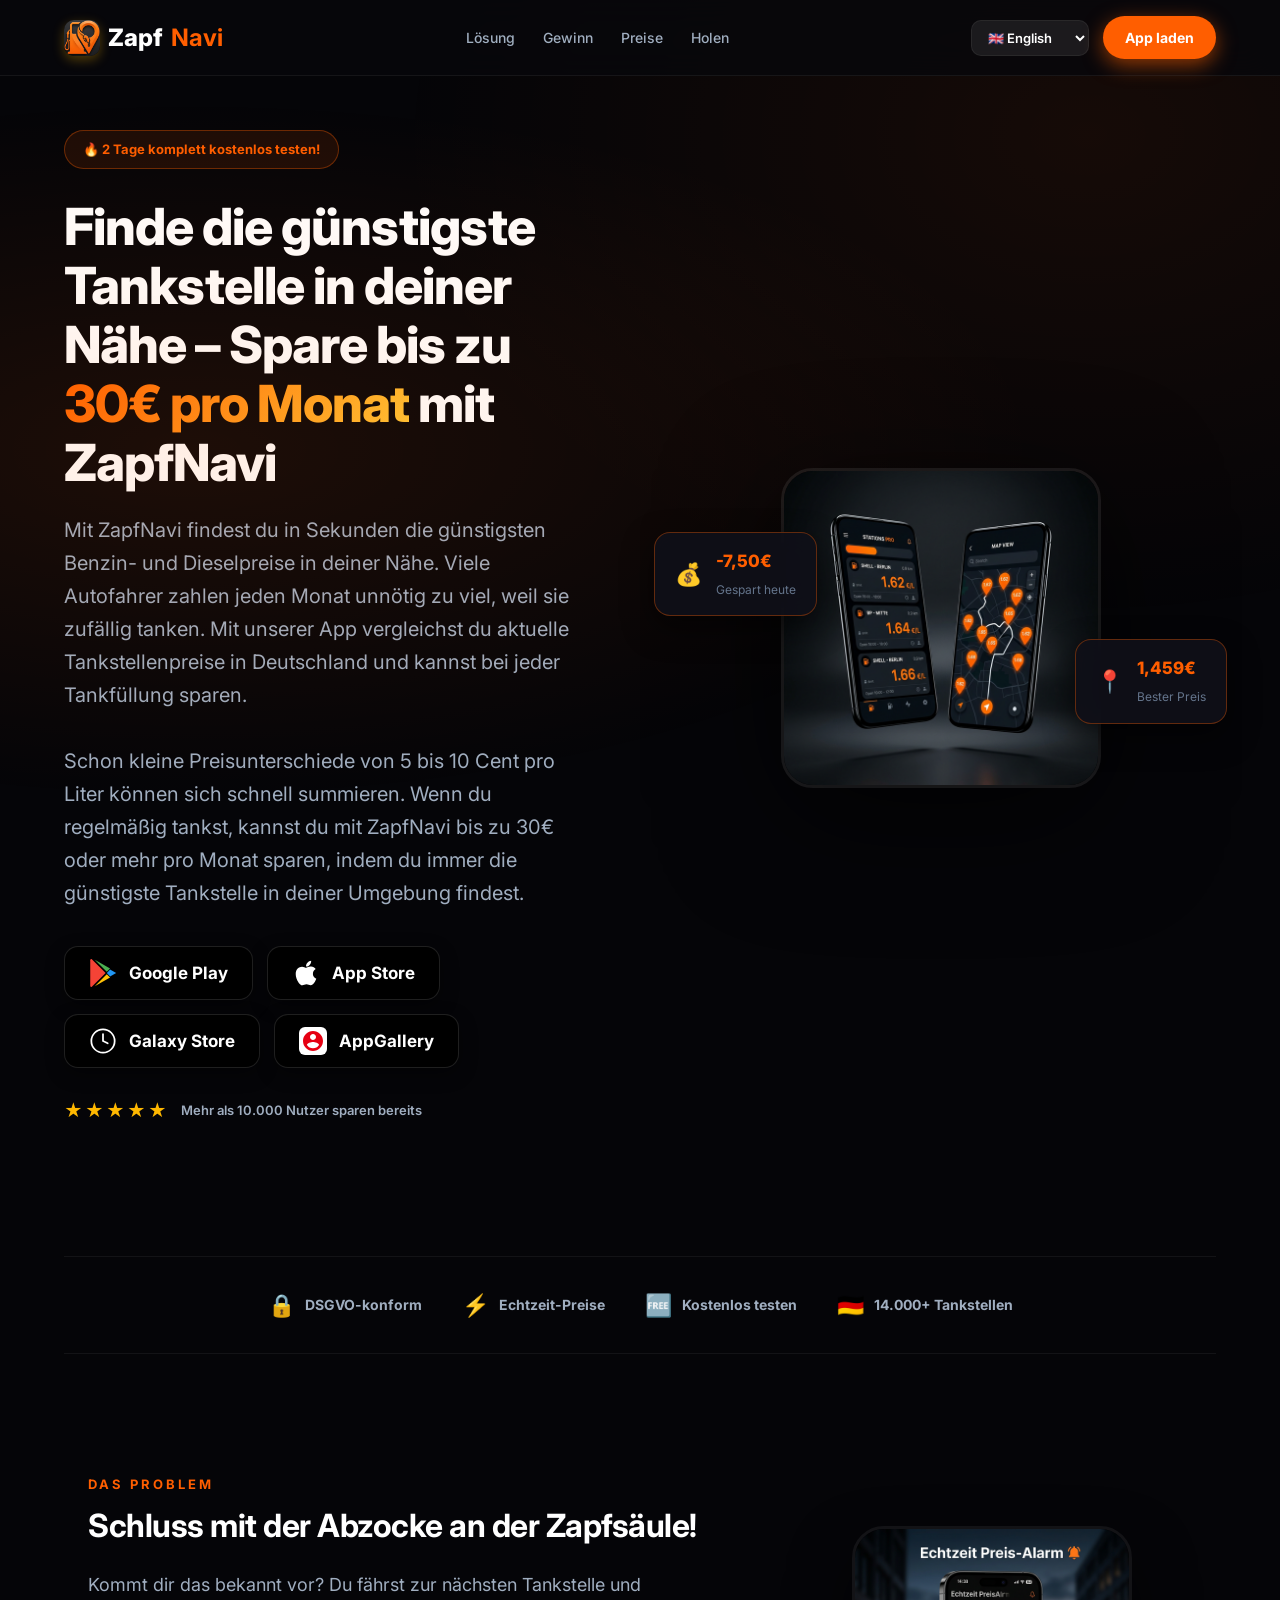
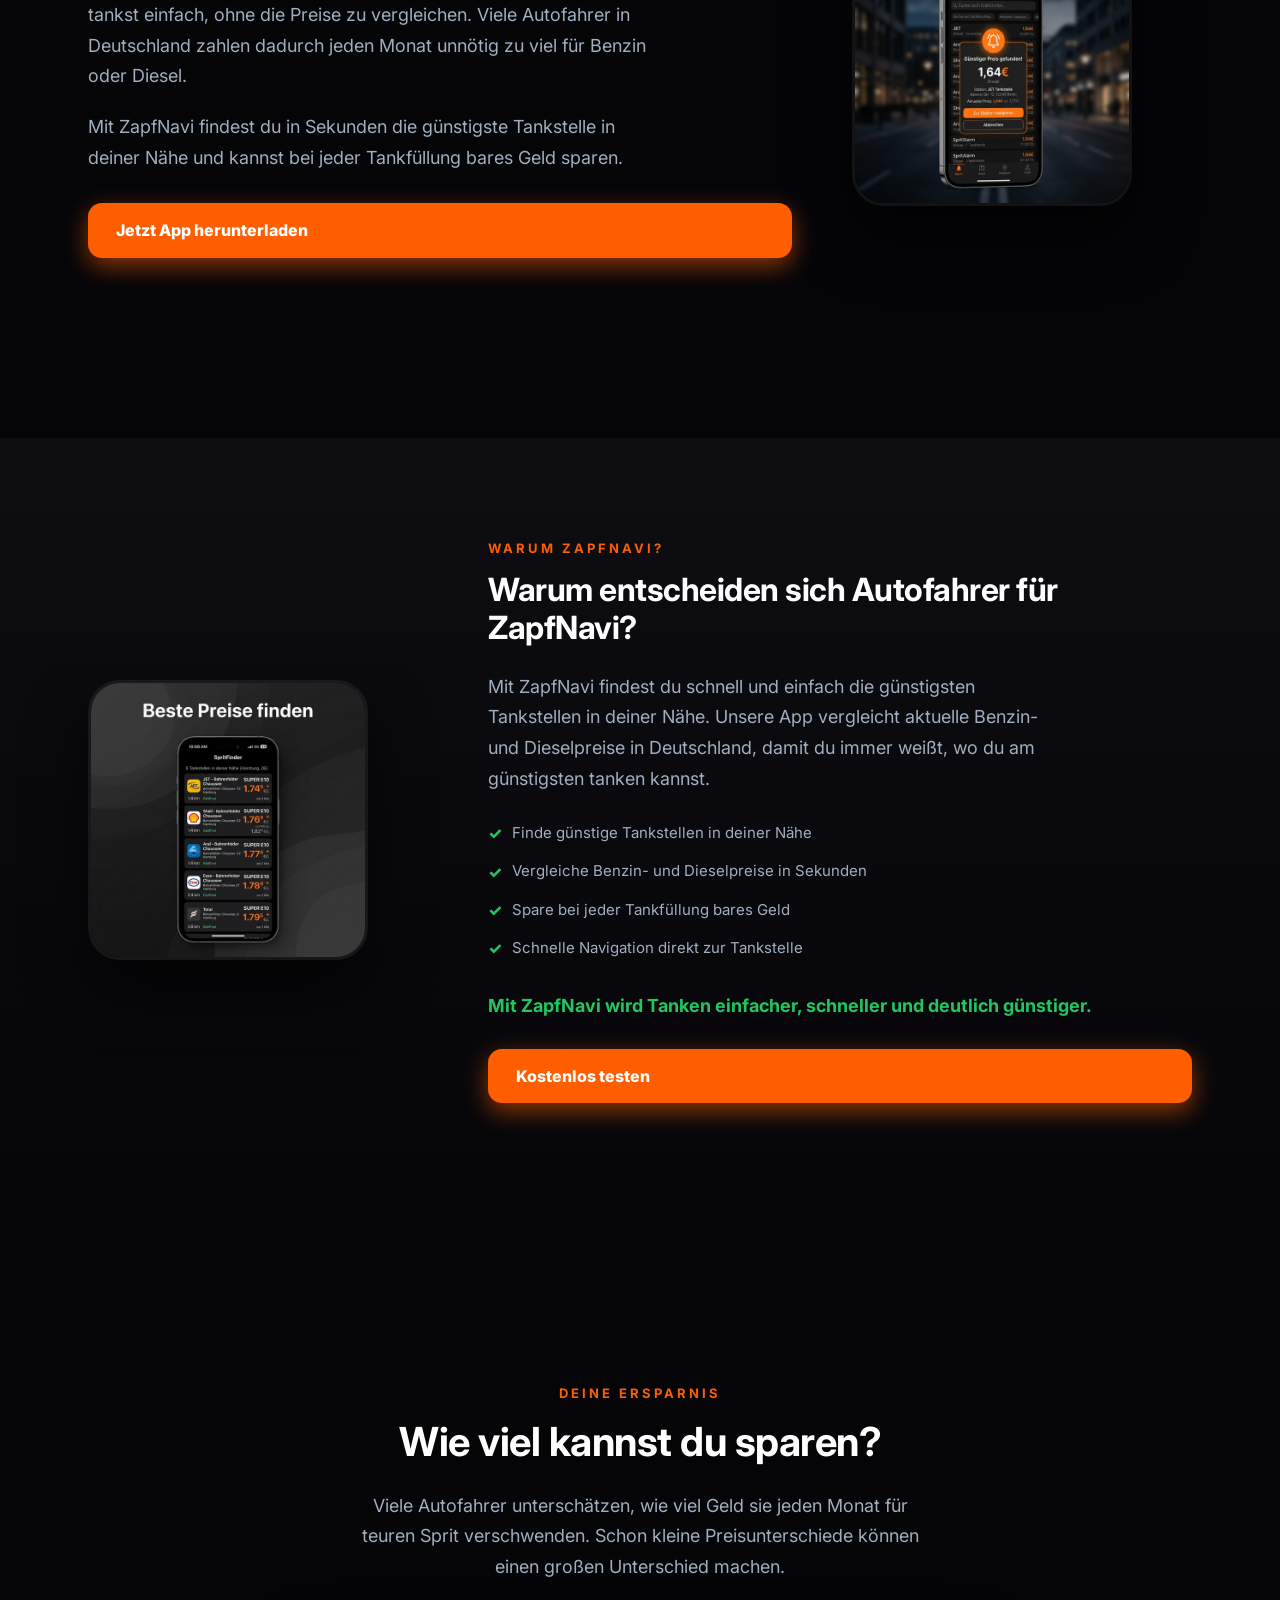
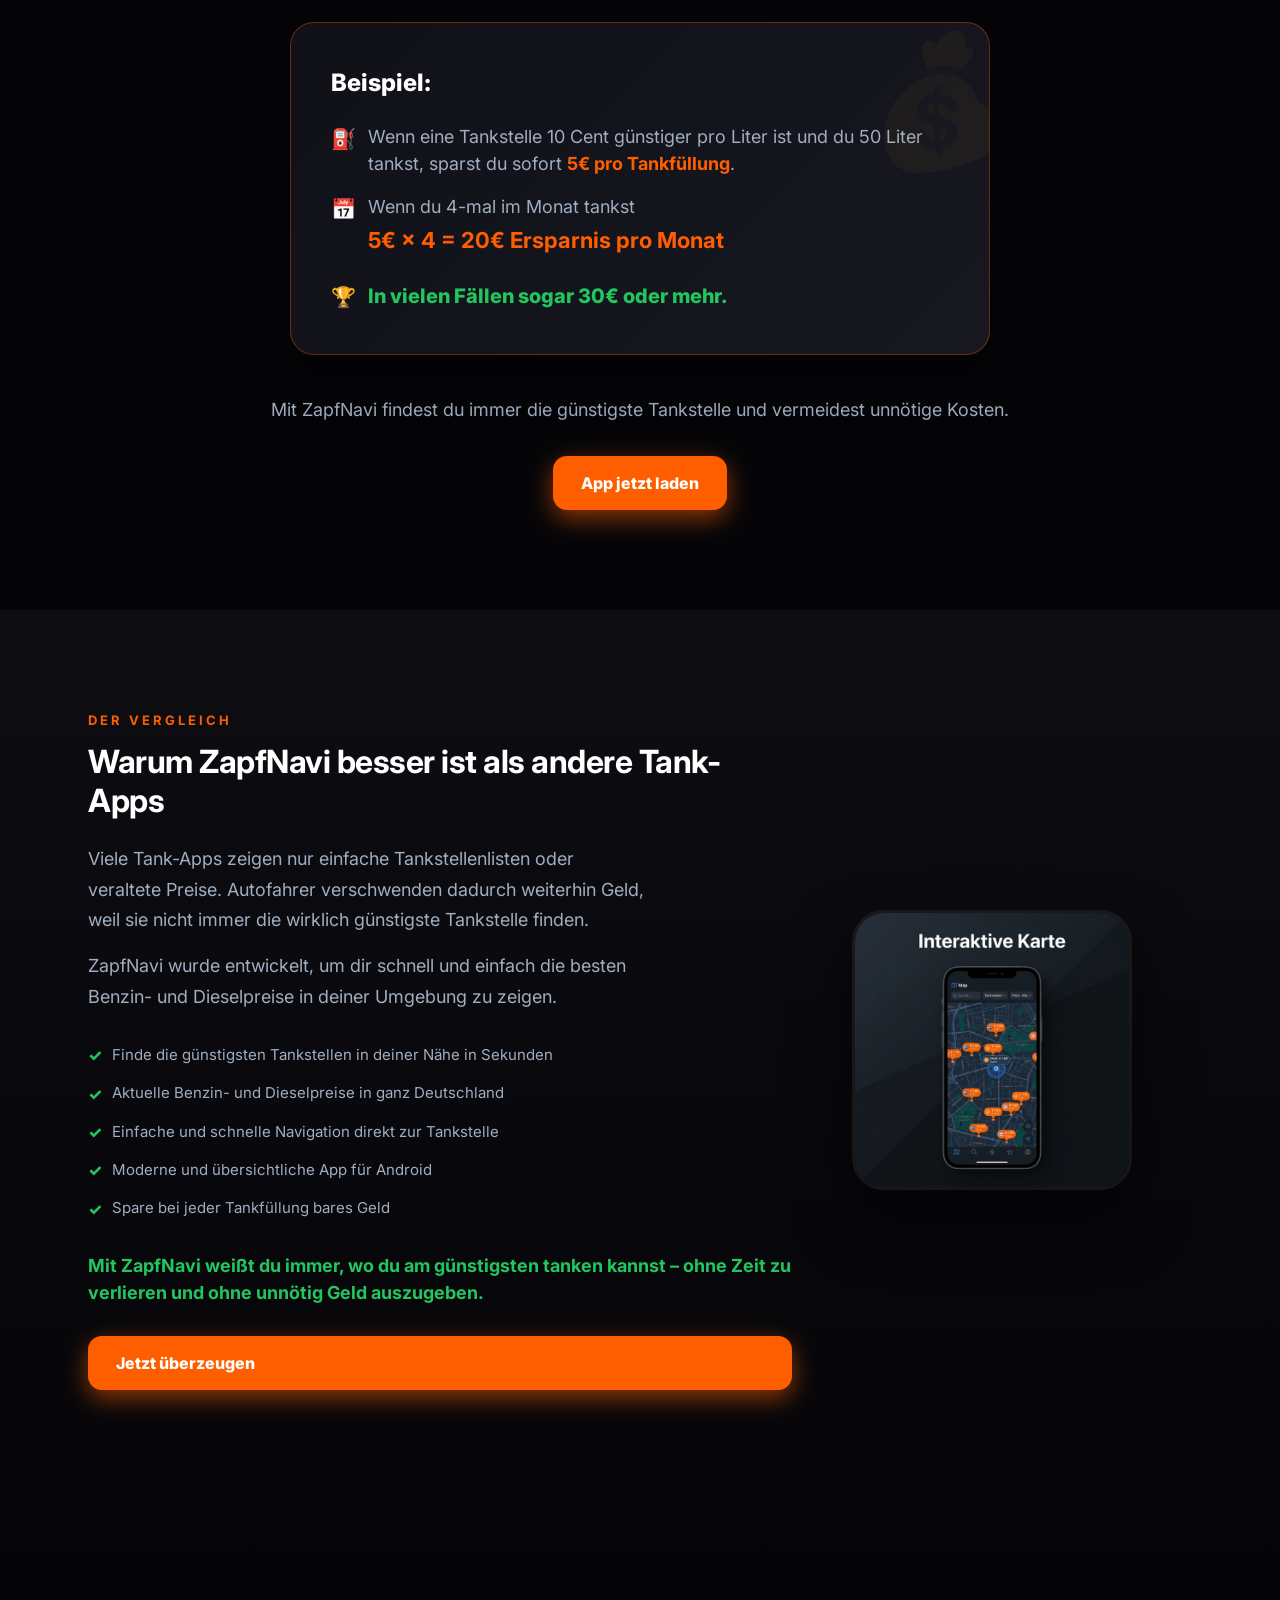
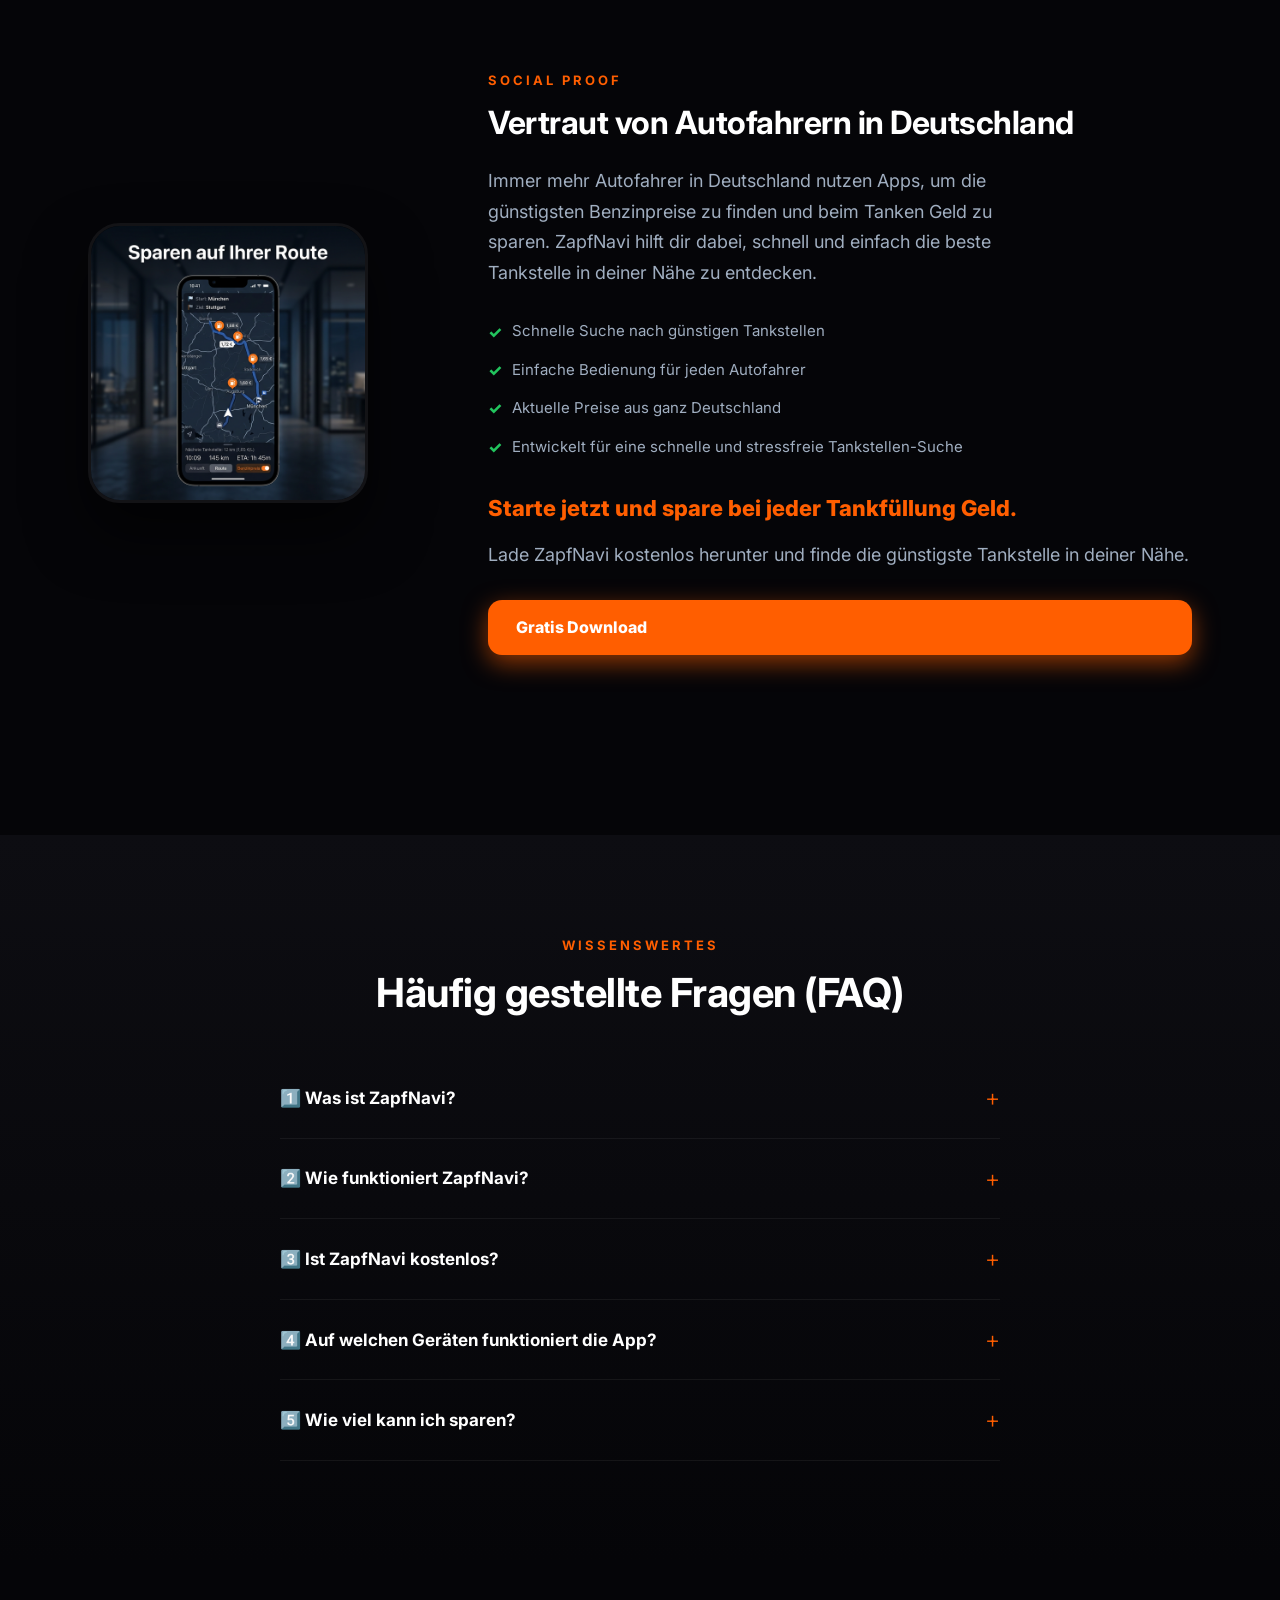
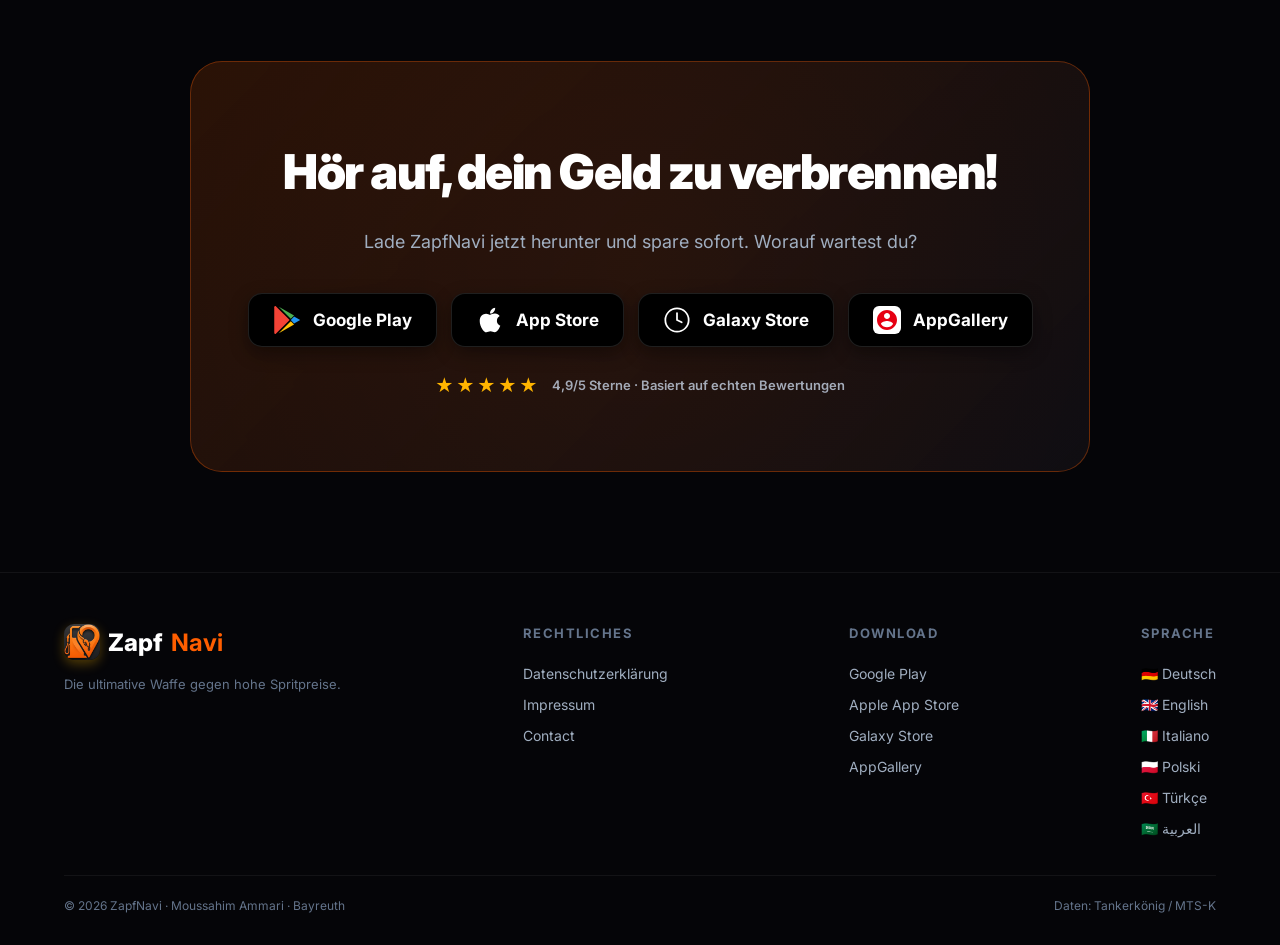
==== landing/index.html @ 0f3bf870 "Rewrite landing page content, add section screenshots and prominent download buttons" ====
<!DOCTYPE html>
<html lang="de" dir="ltr">

<head>
    <meta charset="UTF-8">
    <meta name="viewport" content="width=device-width,initial-scale=1">
    <title>ZapfNavi – Günstig Tanken & Sparen | Echtzeit Spritpreise</title>
    <meta name="description"
        content="Spare bis zu 7€ bei jeder Tankfüllung! ZapfNavi vergleicht Echtzeit-Spritpreise von 14.000+ Tankstellen in Deutschland. Jetzt kostenlos testen.">
    <meta name="keywords"
        content="tankstellen, spritpreise, benzinpreise, günstig tanken, diesel, e5, e10, preisvergleich, zapfnavi">
    <meta property="og:title" content="ZapfNavi – Günstig Tanken & Sparen">
    <meta property="og:description" content="Spare bis zu 7€ bei jeder Tankfüllung mit Echtzeit-Spritpreisen.">
    <meta property="og:type" content="website">
    <link rel="preconnect" href="https://fonts.googleapis.com">
    <link rel="preconnect" href="https://fonts.gstatic.com" crossorigin>
    <link href="https://fonts.googleapis.com/css2?family=Outfit:wght@400;600;700;800;900&family=Inter:wght@300;400;500;600;700;800;900&display=swap"
        rel="stylesheet">
    <link rel="stylesheet" href="styles.css">
</head>

<body>

    <!-- ═══ NAV ═══ -->
    <nav class="nav">
        <div class="nav-logo"><img src="assets/icon/launcher_icon.png" alt="ZapfNavi Icon" style="width:36px;height:36px;border-radius:10px;box-shadow: 0 4px 12px rgba(255,184,0,0.3);"> Zapf<b>Navi</b></div>
        <div class="nav-links">
            <a href="#features" data-i18n="nav_features">Vorteile</a>
            <a href="#savings" data-i18n="nav_savings">Sparen</a>
            <a href="#pricing" data-i18n="nav_pricing">Preise</a>
            <a href="#download" data-i18n="nav_download">Download</a>
        </div>
        <div class="nav-right">
            <select class="lang-select" id="langSwitcher" aria-label="Language">
                <option value="de">🇩🇪 Deutsch</option>
                <option value="en">🇬🇧 English</option>
                <option value="it">🇮🇹 Italiano</option>
                <option value="pl">🇵🇱 Polski</option>
                <option value="tr">🇹🇷 Türkçe</option>
                <option value="ar">🇸🇦 العربية</option>
            </select>
            <a href="#download" class="btn-nav" data-i18n="nav_cta">App holen</a>
        </div>
    </nav>

    <!-- ═══ HERO ═══ -->
    <section class="hero" id="hero">
        <div class="hero-text">
            <div class="hero-badge">🔥 2 Tage komplett kostenlos testen!</div>
            <h1 style="font-size:clamp(32px,4vw,56px); font-weight:800; line-height:1.15; letter-spacing:-1px; margin-bottom:22px;">Finde die günstigste Tankstelle in deiner Nähe – Spare bis zu <span class="hl">30€ pro Monat</span> mit ZapfNavi</h1>
            <p class="sub">Mit ZapfNavi findest du in Sekunden die günstigsten Benzin- und Dieselpreise in deiner Nähe. Viele Autofahrer zahlen jeden Monat unnötig zu viel, weil sie zufällig tanken. Mit unserer App vergleichst du aktuelle Tankstellenpreise in Deutschland und kannst bei jeder Tankfüllung sparen.<br><br>Schon kleine Preisunterschiede von 5 bis 10 Cent pro Liter können sich schnell summieren. Wenn du regelmäßig tankst, kannst du mit ZapfNavi bis zu 30€ oder mehr pro Monat sparen, indem du immer die günstigste Tankstelle in deiner Umgebung findest.</p>
            <div class="store-badges" id="badges-hero"></div>
            <div class="hero-social">
                <div class="hero-stars">★★★★★</div>
                <span>Mehr als 10.000 Nutzer sparen bereits</span>
            </div>
        </div>
        <div class="hero-visual">
            <img src="assets/marketing/landing_page_hero_ultra_clear_1772967988887.png" alt="ZapfNavi App" class="hero-phone">
            <div class="float-card fc-left">
                <span class="fc-em">💰</span>
                <div><span class="fc-val">-7,50€</span><span class="fc-lbl">Gespart heute</span>
                </div>
            </div>
            <div class="float-card fc-right">
                <span class="fc-em">📍</span>
                <div><span class="fc-val">1,459€</span><span class="fc-lbl">Bester Preis</span>
                </div>
            </div>
        </div>
    </section>

    <!-- ═══ TRUST BAR ═══ -->
    <div class="section" style="padding:20px 5%">
        <div class="trust-bar">
            <div class="trust-item"><span>🔒</span> <b>DSGVO-konform</b></div>
            <div class="trust-item"><span>⚡</span> <b>Echtzeit-Preise</b></div>
            <div class="trust-item"><span>🆓</span> <b>Kostenlos testen</b></div>
            <div class="trust-item"><span>🇩🇪</span> <b>14.000+ Tankstellen</b></div>
        </div>
    </div>

    <!-- ═══ DAS PROBLEM ═══ -->
    <section class="section" id="painpoints">
        <div class="container">
            <div class="showcase-item" style="flex-direction:row-reverse; align-items:center;">
                <div class="showcase-img">
                    <img src="assets/marketing/screenshot_3_alarm_v3_realistic_price_1772973517393.png" alt="Das Problem" style="max-width:280px; border-radius:32px; box-shadow:0 30px 60px rgba(0,0,0,0.6);">
                </div>
                <div class="showcase-body">
                    <span class="sec-label">DAS PROBLEM</span>
                    <h2 class="sec-title" style="text-align:left; margin-bottom:24px; font-size:32px; line-height:1.2;">Schluss mit der Abzocke an der Zapfsäule!</h2>
                    <p class="sec-sub" style="text-align:left; color:var(--text2); line-height:1.7; font-size:18px; margin-bottom:20px;">Kommt dir das bekannt vor? Du fährst zur nächsten Tankstelle und tankst einfach, ohne die Preise zu vergleichen. Viele Autofahrer in Deutschland zahlen dadurch jeden Monat unnötig zu viel für Benzin oder Diesel.</p>
                    <p class="sec-sub" style="text-align:left; color:var(--text2); line-height:1.7; font-size:18px; margin-bottom:30px;">Mit ZapfNavi findest du in Sekunden die günstigste Tankstelle in deiner Nähe und kannst bei jeder Tankfüllung bares Geld sparen.</p>
                    <a href="#download" class="btn-price btn-price-primary" style="display:inline-block; padding:14px 28px; font-size:16px;">Jetzt App herunterladen</a>
                </div>
            </div>
        </div>
    </section>

    <!-- ═══ WARUM ZAPFNAVI? ═══ -->
    <section class="section section-alt" id="features">
        <div class="container">
            <div class="showcase-item" style="align-items:center;">
                <div class="showcase-img">
                    <img src="assets/marketing/screenshot_1_comparison_v2_clear_1772968005962.png" alt="Warum ZapfNavi" style="max-width:280px; border-radius:32px; box-shadow:0 30px 60px rgba(0,0,0,0.6);">
                </div>
                <div class="showcase-body">
                    <span class="sec-label">WARUM ZAPFNAVI?</span>
                    <h2 class="sec-title" style="text-align:left; margin-bottom:24px; font-size:32px; line-height:1.2;">Warum entscheiden sich Autofahrer für ZapfNavi?</h2>
                    <p class="sec-sub" style="text-align:left; color:var(--text2); line-height:1.7; font-size:18px; margin-bottom:20px;">Mit ZapfNavi findest du schnell und einfach die günstigsten Tankstellen in deiner Nähe. Unsere App vergleicht aktuelle Benzin- und Dieselpreise in Deutschland, damit du immer weißt, wo du am günstigsten tanken kannst.</p>
                    <ul class="feat-list" style="margin-bottom:24px;">
                        <li>Finde günstige Tankstellen in deiner Nähe</li>
                        <li>Vergleiche Benzin- und Dieselpreise in Sekunden</li>
                        <li>Spare bei jeder Tankfüllung bares Geld</li>
                        <li>Schnelle Navigation direkt zur Tankstelle</li>
                    </ul>
                    <p style="color:var(--green); font-weight:700; font-size:18px; line-height:1.5; margin-bottom:30px;">Mit ZapfNavi wird Tanken einfacher, schneller und deutlich günstiger.</p>
                    <a href="#download" class="btn-price btn-price-primary" style="display:inline-block; padding:14px 28px; font-size:16px;">Kostenlos testen</a>
                </div>
            </div>
        </div>
    </section>

    <!-- ═══ WIE VIEL KANNST DU SPAREN? ═══ -->
    <section class="section" id="savings">
        <div class="container" style="display:flex; flex-direction:column; align-items:center;">
            <div class="sec-center" style="max-width:800px; margin:0 auto; text-align:center;">
                <span class="sec-label">DEINE ERSPARNIS</span>
                <h2 class="sec-title" style="margin-bottom:24px;">Wie viel kannst du sparen?</h2>
                <p class="sec-sub" style="color:var(--text2); line-height:1.7; font-size:18px; margin-bottom:40px;">Viele Autofahrer unterschätzen, wie viel Geld sie jeden Monat für teuren Sprit verschwenden. Schon kleine Preisunterschiede können einen großen Unterschied machen.</p>
            </div>
            
            <div style="background:linear-gradient(135deg, rgba(18,18,26,0.9) 0%, rgba(25,25,35,0.95) 100%); border:1px solid var(--border-p); border-radius:24px; padding:40px; text-align:left; max-width:700px; width:100%; margin:0 auto 40px; position:relative; overflow:hidden; box-shadow:0 20px 50px rgba(0,0,0,0.5);">
                <div style="position:absolute; top:-20px; right:-20px; font-size:120px; opacity:0.04; transform:rotate(-15deg);">💰</div>
                <h3 style="font-size:24px; color:#fff; font-weight:800; margin-bottom:20px;">Beispiel:</h3>
                <div style="display:flex; flex-direction:column; gap:16px;">
                    <div style="display:flex; align-items:flex-start; gap:12px;">
                        <span style="font-size:20px;">⛽</span>
                        <p style="font-size:18px; color:var(--text2); line-height:1.5;">Wenn eine Tankstelle 10 Cent günstiger pro Liter ist und du 50 Liter tankst, sparst du sofort <b style="color:var(--primary);">5€ pro Tankfüllung</b>.</p>
                    </div>
                    <div style="display:flex; align-items:flex-start; gap:12px;">
                        <span style="font-size:20px;">📅</span>
                        <p style="font-size:18px; color:var(--text2); line-height:1.5;">Wenn du 4-mal im Monat tankst<br><b style="color:var(--primary); font-size:22px; display:inline-block; margin-top:4px;">5€ × 4 = 20€ Ersparnis pro Monat</b></p>
                    </div>
                    <div style="display:flex; align-items:flex-start; gap:12px; margin-top:8px;">
                        <span style="font-size:20px;">🏆</span>
                        <p style="font-size:20px; color:var(--green); font-weight:800; line-height:1.5;">In vielen Fällen sogar 30€ oder mehr.</p>
                    </div>
                </div>
            </div>
            
            <p class="sec-sub" style="color:var(--text2); line-height:1.7; font-size:18px; margin-bottom:30px; max-width:800px; text-align:center;">Mit ZapfNavi findest du immer die günstigste Tankstelle und vermeidest unnötige Kosten.</p>
            <div style="text-align:center;">
                <a href="#download" class="btn-price btn-price-primary" style="display:inline-block; padding:14px 28px; font-size:16px;">App jetzt laden</a>
            </div>
        </div>
    </section>

    <!-- ═══ WARUM BESSER ALS ANDERE ═══ -->
    <section class="section section-alt" id="better">
        <div class="container">
            <div class="showcase-item" style="flex-direction:row-reverse; align-items:center;">
                <div class="showcase-img">
                    <img src="assets/marketing/screenshot_2_map_v2_clear_1772968021683.png" alt="ZapfNavi Karte" style="max-width:280px; border-radius:32px; box-shadow:0 30px 60px rgba(0,0,0,0.6);">
                </div>
                <div class="showcase-body">
                    <span class="sec-label">DER VERGLEICH</span>
                    <h2 class="sec-title" style="text-align:left; margin-bottom:24px; font-size:32px; line-height:1.2;">Warum ZapfNavi besser ist als andere Tank-Apps</h2>
                    <p class="sec-sub" style="text-align:left; color:var(--text2); line-height:1.7; font-size:18px; margin-bottom:15px;">Viele Tank-Apps zeigen nur einfache Tankstellenlisten oder veraltete Preise. Autofahrer verschwenden dadurch weiterhin Geld, weil sie nicht immer die wirklich günstigste Tankstelle finden.</p>
                    <p class="sec-sub" style="text-align:left; color:var(--text2); line-height:1.7; font-size:18px; margin-bottom:24px;">ZapfNavi wurde entwickelt, um dir schnell und einfach die besten Benzin- und Dieselpreise in deiner Umgebung zu zeigen.</p>
                    <ul class="feat-list" style="margin-bottom:24px;">
                        <li>Finde die günstigsten Tankstellen in deiner Nähe in Sekunden</li>
                        <li>Aktuelle Benzin- und Dieselpreise in ganz Deutschland</li>
                        <li>Einfache und schnelle Navigation direkt zur Tankstelle</li>
                        <li>Moderne und übersichtliche App für Android</li>
                        <li>Spare bei jeder Tankfüllung bares Geld</li>
                    </ul>
                    <p style="color:var(--green); font-weight:700; font-size:18px; line-height:1.5; margin-bottom:30px;">Mit ZapfNavi weißt du immer, wo du am günstigsten tanken kannst – ohne Zeit zu verlieren und ohne unnötig Geld auszugeben.</p>
                    <a href="#download" class="btn-price btn-price-primary" style="display:inline-block; padding:14px 28px; font-size:16px;">Jetzt überzeugen</a>
                </div>
            </div>
        </div>
    </section>

    <!-- ═══ VERTRAUT VON AUTOFAHRERN ═══ -->
    <section class="section" id="trusted">
        <div class="container">
            <div class="showcase-item" style="align-items:center;">
                <div class="showcase-img">
                    <img src="assets/marketing/screenshot_4_route_v2_clear_1772968058365.png" alt="Navigation" style="max-width:280px; border-radius:32px; box-shadow:0 30px 60px rgba(0,0,0,0.6);">
                </div>
                <div class="showcase-body">
                    <span class="sec-label">SOCIAL PROOF</span>
                    <h2 class="sec-title" style="text-align:left; margin-bottom:24px; font-size:32px; line-height:1.2;">Vertraut von Autofahrern in Deutschland</h2>
                    <p class="sec-sub" style="text-align:left; color:var(--text2); line-height:1.7; font-size:18px; margin-bottom:24px;">Immer mehr Autofahrer in Deutschland nutzen Apps, um die günstigsten Benzinpreise zu finden und beim Tanken Geld zu sparen. ZapfNavi hilft dir dabei, schnell und einfach die beste Tankstelle in deiner Nähe zu entdecken.</p>
                    <ul class="feat-list" style="margin-bottom:24px;">
                        <li>Schnelle Suche nach günstigen Tankstellen</li>
                        <li>Einfache Bedienung für jeden Autofahrer</li>
                        <li>Aktuelle Preise aus ganz Deutschland</li>
                        <li>Entwickelt für eine schnelle und stressfreie Tankstellen-Suche</li>
                    </ul>
                    <p style="color:var(--primary); font-weight:800; font-size:22px; margin-bottom:12px;">Starte jetzt und spare bei jeder Tankfüllung Geld.</p>
                    <p style="color:var(--text2); font-size:18px; margin-bottom:30px;">Lade ZapfNavi kostenlos herunter und finde die günstigste Tankstelle in deiner Nähe.</p>
                    <a href="#download" class="btn-price btn-price-primary" style="display:inline-block; padding:14px 28px; font-size:16px;">Gratis Download</a>
                </div>
            </div>
        </div>
    </section>

    <!-- ═══ FAQ ═══ -->
    <section class="section section-alt" id="faq">
        <div class="container">
            <div class="sec-center">
                <span class="sec-label">WISSENSWERTES</span>
                <h2 class="sec-title">Häufig gestellte Fragen (FAQ)</h2>
            </div>
            <div class="faq-list">
                <div class="faq-item">
                    <div class="faq-q">1️⃣ Was ist ZapfNavi?</div>
                    <div class="faq-a">ZapfNavi ist eine App, die dir hilft, die günstigsten Tankstellen in deiner Nähe zu finden und Benzin- sowie Dieselpreise in Deutschland zu vergleichen. So sparst du bei jeder Tankfüllung Geld.</div>
                </div>
                <div class="faq-item">
                    <div class="faq-q">2️⃣ Wie funktioniert ZapfNavi?</div>
                    <div class="faq-a">Die App zeigt dir in Echtzeit die aktuellen Preise aller Tankstellen in deiner Umgebung. Du kannst die Ergebnisse nach Preis oder Entfernung sortieren und direkt zur gewählten Tankstelle navigieren.</div>
                </div>
                <div class="faq-item">
                    <div class="faq-q">3️⃣ Ist ZapfNavi kostenlos?</div>
                    <div class="faq-a">Ja! ZapfNavi ist komplett kostenlos verfügbar. Zusätzlich gibt es Premium-Features für noch schnellere Updates und personalisierte Empfehlungen.</div>
                </div>
                <div class="faq-item">
                    <div class="faq-q">4️⃣ Auf welchen Geräten funktioniert die App?</div>
                    <div class="faq-a">ZapfNavi ist für Android-Geräte verfügbar und wird regelmäßig aktualisiert, um eine reibungslose Bedienung zu gewährleisten.</div>
                </div>
                <div class="faq-item">
                    <div class="faq-q">5️⃣ Wie viel kann ich sparen?</div>
                    <div class="faq-a">Viele Nutzer berichten, dass sie durch die App zwischen 20€ und 30€ pro Monat sparen, abhängig davon, wie oft sie tanken und wie stark die Preisunterschiede zwischen den Tankstellen sind.</div>
                </div>
            </div>
        </div>
    </section>

    <!-- ═══ CTA DOWNLOAD ═══ -->
    <section class="section" id="download">
        <div class="cta-box">
            <h2 data-i18n="cta_title">Jetzt App herunterladen und sofort sparen</h2>
            <p data-i18n="cta_sub">Schließe dich über 10.000 Nutzern an, die bereits jeden Monat Geld sparen.</p>
            <div class="store-badges" id="badges-cta" style="justify-content:center"></div>
            <div class="hero-social" style="justify-content:center;margin-top:24px">
                <div class="hero-stars">★★★★★</div>
                <span data-i18n="cta_rating">4,9 Sterne · 10.000+ Downloads</span>
            </div>
        </div>
    </section>

    <!-- ═══ FOOTER ═══ -->
    <footer class="footer">
        <div class="footer-top">
            <div class="footer-brand">
                <div class="nav-logo" style="justify-content:flex-start;"><img src="assets/icon/launcher_icon.png" alt="ZapfNavi Icon" style="width:36px;height:36px;border-radius:10px;box-shadow: 0 4px 12px rgba(255,184,0,0.3);"> Zapf<b>Navi</b></div>
                <p data-i18n="footer_desc">Die ultimative Waffe gegen hohe Spritpreise in Deutschland.</p>
            </div>
            <div class="footer-col">
                <h4 data-i18n="footer_legal">Rechtliches</h4>
                <a href="datenschutzerklaerung.html" data-i18n="footer_privacy">Datenschutzerklärung</a>
                <a href="impressum.html" data-i18n="footer_imprint">Impressum</a>
                <a href="kontakt.html" data-i18n="footer_contact">Kontakt</a>
            </div>
            <div class="footer-col">
                <h4>Download</h4>
                <a href="#download">Google Play</a>
                <a href="#download">Apple App Store</a>
                <a href="#download">Galaxy Store</a>
                <a href="#download">AppGallery</a>
            </div>
            <div class="footer-col">
                <h4 data-i18n="footer_lang">Sprache</h4>
                <a href="#" onclick="setLang('de')">🇩🇪 Deutsch</a>
                <a href="#" onclick="setLang('en')">🇬🇧 English</a>
                <a href="#" onclick="setLang('it')">🇮🇹 Italiano</a>
                <a href="#" onclick="setLang('pl')">🇵🇱 Polski</a>
                <a href="#" onclick="setLang('tr')">🇹🇷 Türkçe</a>
                <a href="#" onclick="setLang('ar')">🇸🇦 العربية</a>
            </div>
        </div>
        <div class="footer-bottom">
            <span>© 2026 ZapfNavi · Moussahim Ammari · Bayreuth</span>
            <span data-i18n="footer_data">Datenquelle: Tankerkönig / MTS-K (CC BY 4.0)</span>
        </div>
    </footer>

    <script src="i18n.js"></script>
    <script>
        // Store badges template
        const badgeSVGs = {
            play: `<svg viewBox="0 0 512 512" style="height:28px;width:28px" class="b-icon"><path fill="#4caf50" d="M325.3 234.3L104.6 13l280.8 161.2z"/><path fill="#f44336" d="M47 0C34 0 23 10 23 24v464c0 14 11 24 24 24l257-256z"/><path fill="#ffc107" d="M325.3 277.7L104.6 499l280.8-161.2z"/><path fill="#2196f3" d="M497 256L385.3 191.2 325.3 256l60 64.8z"/></svg>`,
            apple: `<svg viewBox="0 0 384 512" fill="#fff" style="height:28px;width:28px" class="b-icon"><path d="M318.7 268.7c-.2-36.7 16.4-64.4 50-84.8-18.8-26.9-47.2-41.7-84.7-44.6-35.5-2.8-74.3 20.7-88.5 20.7-15 0-49.4-19.7-76.4-19.7C63.3 141.2 4 184.8 4 273.5c0 26.2 4.8 53.3 14.4 81.2 12.8 36.7 59 126.7 107.2 125.2 25.2-.6 43-17.9 75.8-17.9 31.8 0 48.3 17.9 76.4 17.9 48.6-.7 90.4-82.5 102.6-119.3-65.2-30.7-61.7-90-61.7-91.9zm-56.6-164.2c27.3-32.4 24.8-61.9 24-72.5-24.1 1.4-52 16.4-67.9 34.9-17.5 19.8-27.8 44.3-25.6 71.9 26.1 2 49.9-11.4 69.5-34.3z"/></svg>`,
            galaxy: `<svg viewBox="0 0 24 24" fill="#fff" style="height:28px;width:28px" class="b-icon"><circle cx="12" cy="12" r="10" fill="none" stroke="#fff" stroke-width="1.5"/><path d="M12 6v6l4 2" fill="none" stroke="#fff" stroke-width="1.5" stroke-linecap="round"/></svg>`,
            huawei: `<svg viewBox="0 0 24 24" fill="#E60012" style="height:28px;width:28px;background:#fff;border-radius:6px;padding:2px" class="b-icon"><path d="M12 2C6.48 2 2 6.48 2 12s4.48 10 10 10 10-4.48 10-10S17.52 2 12 2zm0 3c1.66 0 3 1.34 3 3s-1.34 3-3 3-3-1.34-3-3 1.34-3 3-3zm0 14.2a7.2 7.2 0 01-6-3.22c.03-1.99 4-3.08 6-3.08 1.99 0 5.97 1.09 6 3.08a7.2 7.2 0 01-6 3.22z"/></svg>`
        };

        function renderBadges(containerId) {
            const c = document.getElementById(containerId);
            if (!c) return;
            c.innerHTML = [
                { s: badgeSVGs.play, name: 'Google Play', url: 'https://play.google.com/store/apps' },
                { s: badgeSVGs.apple, name: 'App Store', url: 'https://www.apple.com/app-store/' },
                { s: badgeSVGs.galaxy, name: 'Galaxy Store', url: 'https://galaxystore.samsung.com/' },
                { s: badgeSVGs.huawei, name: 'AppGallery', url: 'https://appgallery.huawei.com/' }
            ].map(b => `<a href="${b.url}" target="_blank" rel="noopener noreferrer" class="badge-btn">${b.s}<div><span class="b-name">${b.name}</span></div></a>`).join('');
        }

        ['badges-hero', 'badges-mid', 'badges-cta'].forEach(renderBadges);

        // FAQ toggle
        document.querySelectorAll('.faq-q').forEach(q => {
            q.addEventListener('click', () => q.parentElement.classList.toggle('open'));
        });

        // Smooth button scrolls
        document.querySelectorAll('.btn-price').forEach(b => {
            b.addEventListener('click', () => document.getElementById('download').scrollIntoView({ behavior: 'smooth' }));
        });
    </script>
</body>
</html>
---- landing/styles.css ----
:root{--primary:#FF5E00;--primary-light:#FF8A3D;--primary-glow:rgba(255,94,0,.55);--accent:#FFC837;--bg:#050508;--bg2:#0d0d12;--card:rgba(18,18,26,.65);--card-hover:rgba(28,28,40,.7);--text:#fff;--text2:#a0aec0;--text3:#64748b;--border:rgba(255,255,255,.06);--border-p:rgba(255,94,0,.35);--green:#22c55e;--red:#ef4444;--radius:20px;--tr:all .4s cubic-bezier(.16,1,.3,1)}
*{margin:0;padding:0;box-sizing:border-box}
html{scroll-behavior:smooth;font-size:16px}
body{font-family:'Inter',-apple-system,BlinkMacSystemFont,'Segoe UI',Roboto,sans-serif;background:var(--bg);color:var(--text);overflow-x:hidden;line-height:1.65;-webkit-font-smoothing:antialiased;font-weight:400}
h1,h2,h3,h4,h5,.nav-logo,.btn-nav,.sec-label,.price-amount{font-family:'Inter',-apple-system,BlinkMacSystemFont,'Segoe UI',Roboto,sans-serif;font-weight:700}
body::before{content:'';position:fixed;inset:0;background:radial-gradient(ellipse at 15% 50%,rgba(255,94,0,.1),transparent 55%),radial-gradient(ellipse at 85% 15%,rgba(255,94,0,.07),transparent 45%);pointer-events:none;z-index:0}
img{max-width:100%;display:block}
a{color:inherit;text-decoration:none}
.container{max-width:1200px;margin:0 auto;padding:0 24px;position:relative;z-index:1}

/* NAV */
.nav{position:fixed;top:0;left:0;right:0;z-index:999;padding:16px 5%;display:flex;align-items:center;justify-content:space-between;background:rgba(8,8,12,.82);backdrop-filter:blur(16px);border-bottom:1px solid var(--border)}
.nav-logo{font-size:24px;font-weight:800;display:flex;align-items:center;gap:8px}
.nav-logo b{color:var(--primary)}
.nav-links{display:flex;gap:28px;align-items:center}
.nav-links a{color:var(--text2);font-size:14px;font-weight:500;transition:var(--tr)}
.nav-links a:hover{color:var(--primary)}
.nav-right{display:flex;align-items:center;gap:14px}
.lang-select{background:rgba(255,255,255,.08);color:#fff;border:1px solid var(--border);border-radius:10px;padding:8px 12px;font-size:13px;font-weight:600;cursor:pointer;outline:none;font-family:inherit}
.lang-select option{color:#000;background:#fff}
.btn-nav{background:var(--primary);color:#fff;padding:10px 22px;border-radius:50px;font-weight:700;font-size:14px;box-shadow:0 6px 20px var(--primary-glow);transition:var(--tr)}
.btn-nav:hover{transform:translateY(-2px);box-shadow:0 10px 30px var(--primary-glow)}
@media(max-width:860px){.nav-links{display:none}}
@media(max-width:500px){.nav{padding:10px 10px}.nav-logo{font-size:18px;gap:6px}.nav-logo img{width:26px!important;height:26px!important}.lang-select{padding:6px 4px;font-size:12px;max-width:80px;text-overflow:ellipsis;white-space:nowrap;overflow:hidden}.btn-nav{padding:8px 12px;font-size:12px}.nav-right{gap:6px}}
@media(max-width:380px){.lang-select{display:none}}

/* HERO */
.hero{min-height:100vh;display:flex;align-items:center;padding:130px 5% 60px;gap:50px}
.hero-text{flex:1;max-width:620px}
.hero-badge{display:inline-flex;align-items:center;gap:8px;background:rgba(255,94,0,.1);border:1px solid var(--border-p);padding:8px 18px;border-radius:50px;color:var(--primary);font-weight:700;font-size:13px;margin-bottom:28px;animation:pulse-badge 2.5s infinite}
@keyframes pulse-badge{0%,100%{box-shadow:0 0 0 0 rgba(255,94,0,.3)}50%{box-shadow:0 0 0 10px rgba(255,94,0,0)}}
.hero h1{font-size:clamp(32px,5vw,60px);font-weight:800;line-height:1.15;letter-spacing:-1px;margin-bottom:22px}
.hero h1 .hl{background:linear-gradient(135deg,var(--primary),var(--accent));-webkit-background-clip:text;-webkit-text-fill-color:transparent;background-clip:text}
.hero .sub{font-size:clamp(16px,2vw,20px);color:var(--text2);margin-bottom:36px;max-width:520px}
.hero-visual{flex:1;display:flex;justify-content:center;position:relative}
.hero-phone{width:100%;max-width:320px;border-radius:32px;border:3px solid rgba(255,255,255,.08);filter:drop-shadow(0 30px 60px rgba(0,0,0,.7));animation:float-hero 6s ease-in-out infinite}
@keyframes float-hero{0%,100%{transform:translateY(0)}50%{transform:translateY(-14px)}}
.float-card{position:absolute;background:rgba(16,16,24,.92);backdrop-filter:blur(12px);border:1px solid var(--border-p);padding:14px 20px;border-radius:16px;display:flex;align-items:center;gap:14px;box-shadow:0 12px 30px rgba(0,0,0,.5);animation:float-card 5s ease-in-out infinite}
.fc-left{top:20%;left:-2%}
.fc-right{bottom:20%;right:-2%;animation-delay:1.5s}
@keyframes float-card{0%,100%{transform:translateY(0)}50%{transform:translateY(-10px)}}
.fc-em{font-size:22px}
.fc-val{display:block;font-size:17px;font-weight:800;color:var(--primary)}
.fc-lbl{font-size:12px;color:var(--text3)}
.hero-social{display:flex;align-items:center;gap:12px;margin-top:28px}
.hero-stars{color:#FFB800;font-size:18px;letter-spacing:2px}
.hero-social span{font-size:13px;font-weight:600;color:var(--text2)}
@media(max-width:960px){.hero{flex-direction:column;text-align:center;padding-top:140px;overflow:hidden}.hero-text{align-items:center;display:flex;flex-direction:column}.hero .sub{margin-left:auto;margin-right:auto;font-size:16px}.hero-visual{margin-top:30px;width:100%}.store-badges{justify-content:center!important}.hero-social{justify-content:center}.fc-left{top:15%;left:2%;transform:scale(0.85)}.fc-right{bottom:15%;right:2%;transform:scale(0.85)}}
@media(max-width:500px){.hero{padding-top:90px}.hero h1{font-size:28px;letter-spacing:-0.5px;font-weight:700;line-height:1.3}.hero .sub{font-size:15px;line-height:1.6;font-weight:400}.fc-left{top:12%;left:-2%;transform:scale(0.7)}.fc-right{bottom:12%;right:-2%;transform:scale(0.7)}}

/* STORE BADGES */
.store-badges{display:flex;gap:14px;flex-wrap:wrap;justify-content:flex-start}
.badge-btn{display:inline-flex;align-items:center;justify-content:center;background:#000;border:1px solid rgba(255,255,255,.12);border-radius:14px;padding:8px 24px;height:54px;transition:var(--tr);box-shadow:0 6px 18px rgba(0,0,0,.4);animation:attention-bounce 4s infinite}
.badge-btn:nth-child(1){animation-delay:0s}
.badge-btn:nth-child(2){animation-delay:0.2s}
.badge-btn:nth-child(3){animation-delay:0.4s}
.badge-btn:nth-child(4){animation-delay:0.6s}
@keyframes attention-bounce{0%,10%,100%{transform:translateY(0)}5%{transform:translateY(-8px)}}
.badge-btn:hover{border-color:var(--primary);transform:translateY(-5px) scale(1.05);box-shadow:0 12px 30px var(--primary-glow);animation:none}
.badge-btn .b-icon{height:28px;width:28px;object-fit:contain;margin-right:12px;flex-shrink:0}
.badge-btn .b-name{font-size:17px;font-weight:700;line-height:1;color:#fff}
@media(max-width:600px){.store-badges{justify-content:center;gap:10px}.badge-btn{padding:8px 16px;height:48px;flex:1;min-width:140px;max-width:200px}.badge-btn .b-name{font-size:15px}.badge-btn .b-icon{margin-right:8px;height:24px;width:24px}}

/* SECTIONS COMMON */
.section{padding:100px 5%;position:relative;z-index:1}
.section-alt{background:linear-gradient(180deg,var(--bg2),var(--bg))}
.sec-label{color:var(--primary);font-weight:700;font-size:13px;letter-spacing:3px;text-transform:uppercase;display:block;margin-bottom:12px}
.sec-title{font-size:clamp(24px,4vw,40px);font-weight:700;letter-spacing:-0.5px;margin-bottom:18px;line-height:1.25}
.sec-sub{color:var(--text2);font-size:17px;max-width:560px}
.sec-center{text-align:center}.sec-center .sec-sub{margin:0 auto}
@media(max-width:500px){.sec-title{font-size:24px;letter-spacing:0}.sec-sub{font-size:15px;line-height:1.6}}

/* FEATURES SHOWCASE (alternating) */
.showcase-item{display:flex;align-items:center;gap:60px;margin-bottom:80px}
.showcase-item:nth-child(even){flex-direction:row-reverse}
.showcase-img{flex:1;max-width:340px;margin:0 auto}
.showcase-img img{border-radius:28px;border:3px solid rgba(255,255,255,.06);box-shadow:0 20px 50px rgba(0,0,0,.5)}
.showcase-body{flex:1}
.showcase-body h3{font-size:28px;font-weight:800;margin-bottom:14px;letter-spacing:-.5px}
.showcase-body p{color:var(--text2);font-size:16px;line-height:1.7}
.showcase-body .feat-list{list-style:none;margin-top:16px}
.showcase-body .feat-list li{padding:6px 0;color:var(--text2);font-size:15px;display:flex;align-items:center;gap:10px}
.showcase-body .feat-list li::before{content:'✓';color:var(--green);font-weight:800;font-size:16px}
@media(max-width:768px){.showcase-item,.showcase-item:nth-child(even){flex-direction:column;text-align:center;gap:30px}.showcase-img{max-width:260px}.showcase-body .feat-list{display:inline-block;text-align:left}}

/* SAVINGS */
.savings-grid{display:grid;grid-template-columns:repeat(auto-fit,minmax(240px,1fr));gap:28px;margin-top:50px}
.save-card{background:var(--card);border:1px solid var(--border);border-radius:var(--radius);padding:36px 28px;text-align:center;transition:var(--tr);position:relative;overflow:hidden}
.save-card::before{content:'';position:absolute;top:0;left:0;right:0;height:3px;background:linear-gradient(90deg,transparent,var(--primary),transparent);opacity:0;transition:var(--tr)}
.save-card:hover{border-color:var(--border-p);transform:translateY(-8px);box-shadow:0 20px 50px rgba(255,94,0,.12)}.save-card:hover::before{opacity:1}
.save-icon{font-size:40px;margin-bottom:18px;display:block}
.save-card h3{font-size:22px;font-weight:800;margin-bottom:8px}
.save-card .save-val{font-size:34px;font-weight:900;color:var(--primary);display:block;margin:10px 0}
.save-card p{color:var(--text2);font-size:14px}

/* PRICING */
.pricing-wrap{display:flex;gap:28px;justify-content:center;flex-wrap:wrap;margin-top:50px}
.price-card{background:var(--card);border:1px solid var(--border);border-radius:24px;padding:40px 32px;flex:1;min-width:280px;max-width:380px;text-align:center;transition:var(--tr);position:relative}
.price-card.featured{border-color:var(--primary);box-shadow:0 0 40px rgba(255,94,0,.15)}
.price-card.featured::after{content:'EMPFOHLEN';position:absolute;top:-13px;left:50%;transform:translateX(-50%);background:var(--primary);color:#fff;font-size:11px;font-weight:800;padding:5px 16px;border-radius:50px;letter-spacing:1px}
.price-card:hover{transform:translateY(-6px);border-color:var(--border-p)}
.price-tag{font-size:13px;font-weight:600;color:var(--text3);margin-bottom:18px;display:block}
.price-amount{font-size:48px;font-weight:900;letter-spacing:-2px}
.price-amount small{font-size:18px;font-weight:500;color:var(--text2)}
.price-desc{color:var(--text2);font-size:14px;margin:18px 0 24px;line-height:1.6}
.price-features{list-style:none;text-align:left;margin-bottom:28px}
.price-features li{padding:8px 0;font-size:14px;color:var(--text2);display:flex;align-items:center;gap:10px;border-bottom:1px solid var(--border)}
.price-features li::before{content:'✓';color:var(--green);font-weight:800}
.btn-price{display:block;width:100%;padding:16px;border-radius:14px;font-weight:800;font-size:16px;border:none;cursor:pointer;transition:var(--tr);font-family:inherit}
.btn-price-primary{background:var(--primary);color:#fff;box-shadow:0 8px 24px var(--primary-glow)}
.btn-price-primary:hover{transform:translateY(-2px);box-shadow:0 12px 32px var(--primary-glow)}
.btn-price-outline{background:transparent;color:var(--text);border:2px solid var(--border)}
.btn-price-outline:hover{border-color:var(--primary);color:var(--primary)}
.trial-banner{background:linear-gradient(135deg,rgba(255,94,0,.12),rgba(255,200,55,.08));border:1px solid var(--border-p);border-radius:16px;padding:20px 28px;text-align:center;margin-bottom:40px;font-size:17px;font-weight:600}
.trial-banner b{color:var(--primary)}

/* SOCIAL PROOF */
.reviews-grid{display:grid;grid-template-columns:repeat(auto-fit,minmax(300px,1fr));gap:24px;margin-top:44px}
.review-card{background:var(--card);border:1px solid var(--border);border-radius:var(--radius);padding:28px;transition:var(--tr)}
.review-card:hover{border-color:var(--border-p);transform:translateY(-4px)}
.review-stars{color:#FFB800;font-size:16px;letter-spacing:2px;margin-bottom:14px}
.review-text{color:var(--text2);font-size:15px;font-style:italic;margin-bottom:16px;line-height:1.6}
.review-author{font-weight:700;font-size:14px}
.review-loc{font-size:12px;color:var(--text3)}
.trust-bar{display:flex;gap:40px;justify-content:center;flex-wrap:wrap;margin-top:50px;padding:30px 0;border-top:1px solid var(--border);border-bottom:1px solid var(--border)}
.trust-item{display:flex;align-items:center;gap:10px;font-size:14px;font-weight:600;color:var(--text2)}
.trust-item span{font-size:22px}

/* CTA */
.cta-box{background:linear-gradient(135deg,rgba(255,94,0,.14),rgba(14,14,20,.9));border:1px solid var(--border-p);border-radius:32px;padding:70px 40px;text-align:center;max-width:900px;margin:0 auto;position:relative;overflow:hidden}
.cta-box::before{content:'';position:absolute;top:-50%;left:-50%;width:200%;height:200%;background:radial-gradient(circle at center,rgba(255,94,0,.06),transparent 60%);pointer-events:none}
.cta-box h2{font-size:clamp(28px,4vw,48px);font-weight:900;margin-bottom:16px;letter-spacing:-1.5px;position:relative}
.cta-box p{color:var(--text2);font-size:18px;margin-bottom:36px;position:relative}
.cta-box .store-badges{justify-content:center;position:relative}

/* FAQ */
.faq-list{max-width:720px;margin:40px auto 0}
.faq-item{border-bottom:1px solid var(--border);padding:20px 0}
.faq-q{font-size:17px;font-weight:700;cursor:pointer;display:flex;justify-content:space-between;align-items:center;color:var(--text);transition:var(--tr)}
.faq-q:hover{color:var(--primary)}
.faq-q::after{content:'+';font-size:24px;font-weight:300;color:var(--primary);transition:var(--tr)}
.faq-item.open .faq-q::after{content:'−'}
.faq-a{max-height:0;overflow:hidden;transition:max-height .35s ease;color:var(--text2);font-size:15px;line-height:1.7}
.faq-item.open .faq-a{max-height:300px;padding-top:12px}

/* FOOTER */
.footer{padding:50px 5% 30px;border-top:1px solid var(--border);position:relative;z-index:1}
.footer-top{display:flex;justify-content:space-between;align-items:flex-start;flex-wrap:wrap;gap:30px;margin-bottom:30px}
.footer-brand{max-width:300px}
.footer-brand .nav-logo{margin-bottom:12px}
.footer-brand p{color:var(--text3);font-size:13px}
.footer-col h4{font-size:13px;font-weight:700;text-transform:uppercase;letter-spacing:1.5px;color:var(--text3);margin-bottom:14px}
.footer-col a{display:block;color:var(--text2);font-size:14px;padding:4px 0;transition:var(--tr)}
.footer-col a:hover{color:var(--primary)}
.footer-bottom{display:flex;justify-content:space-between;align-items:center;padding-top:20px;border-top:1px solid var(--border);font-size:12px;color:var(--text3);flex-wrap:wrap;gap:12px}
@media(max-width:600px){.footer-top{flex-direction:column;align-items:center;text-align:center}.footer-bottom{flex-direction:column;text-align:center}}

/* UTILS */
[data-i18n]{transition:opacity .2s}
.hidden{display:none!important}
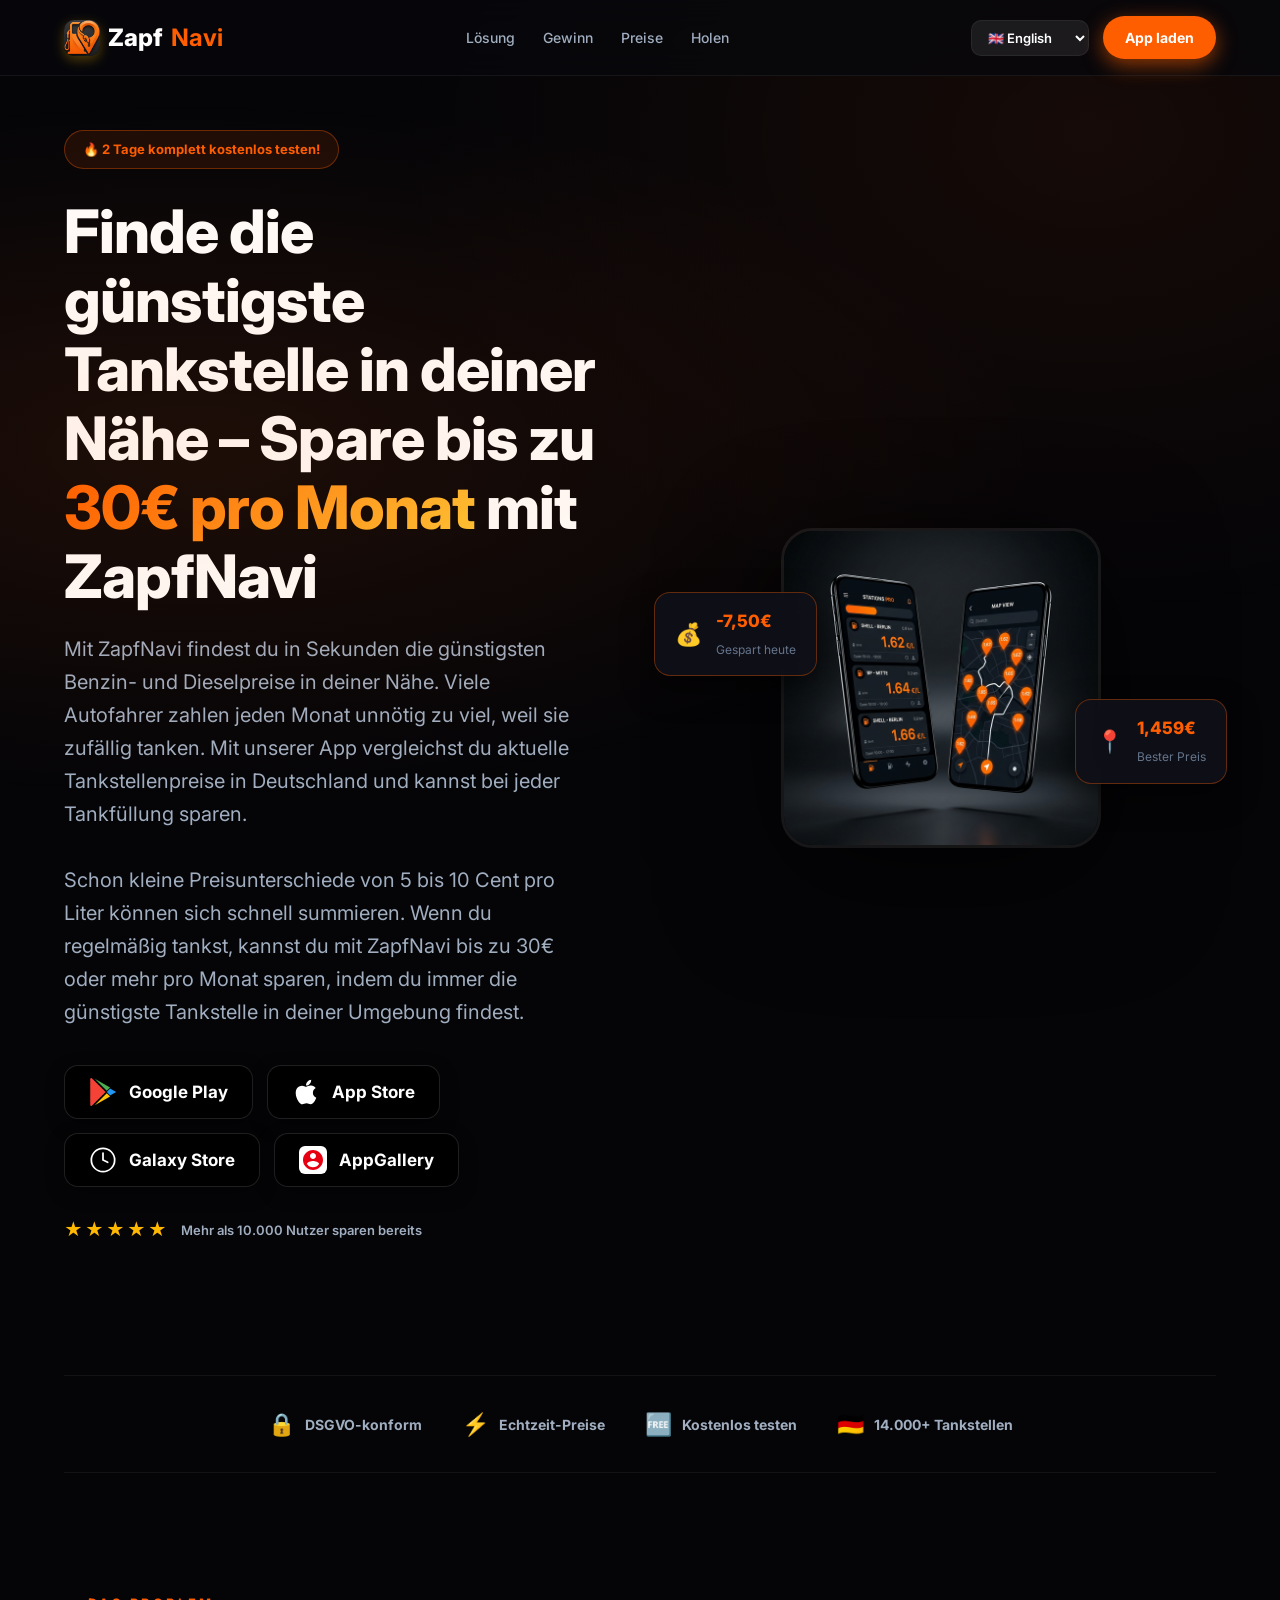
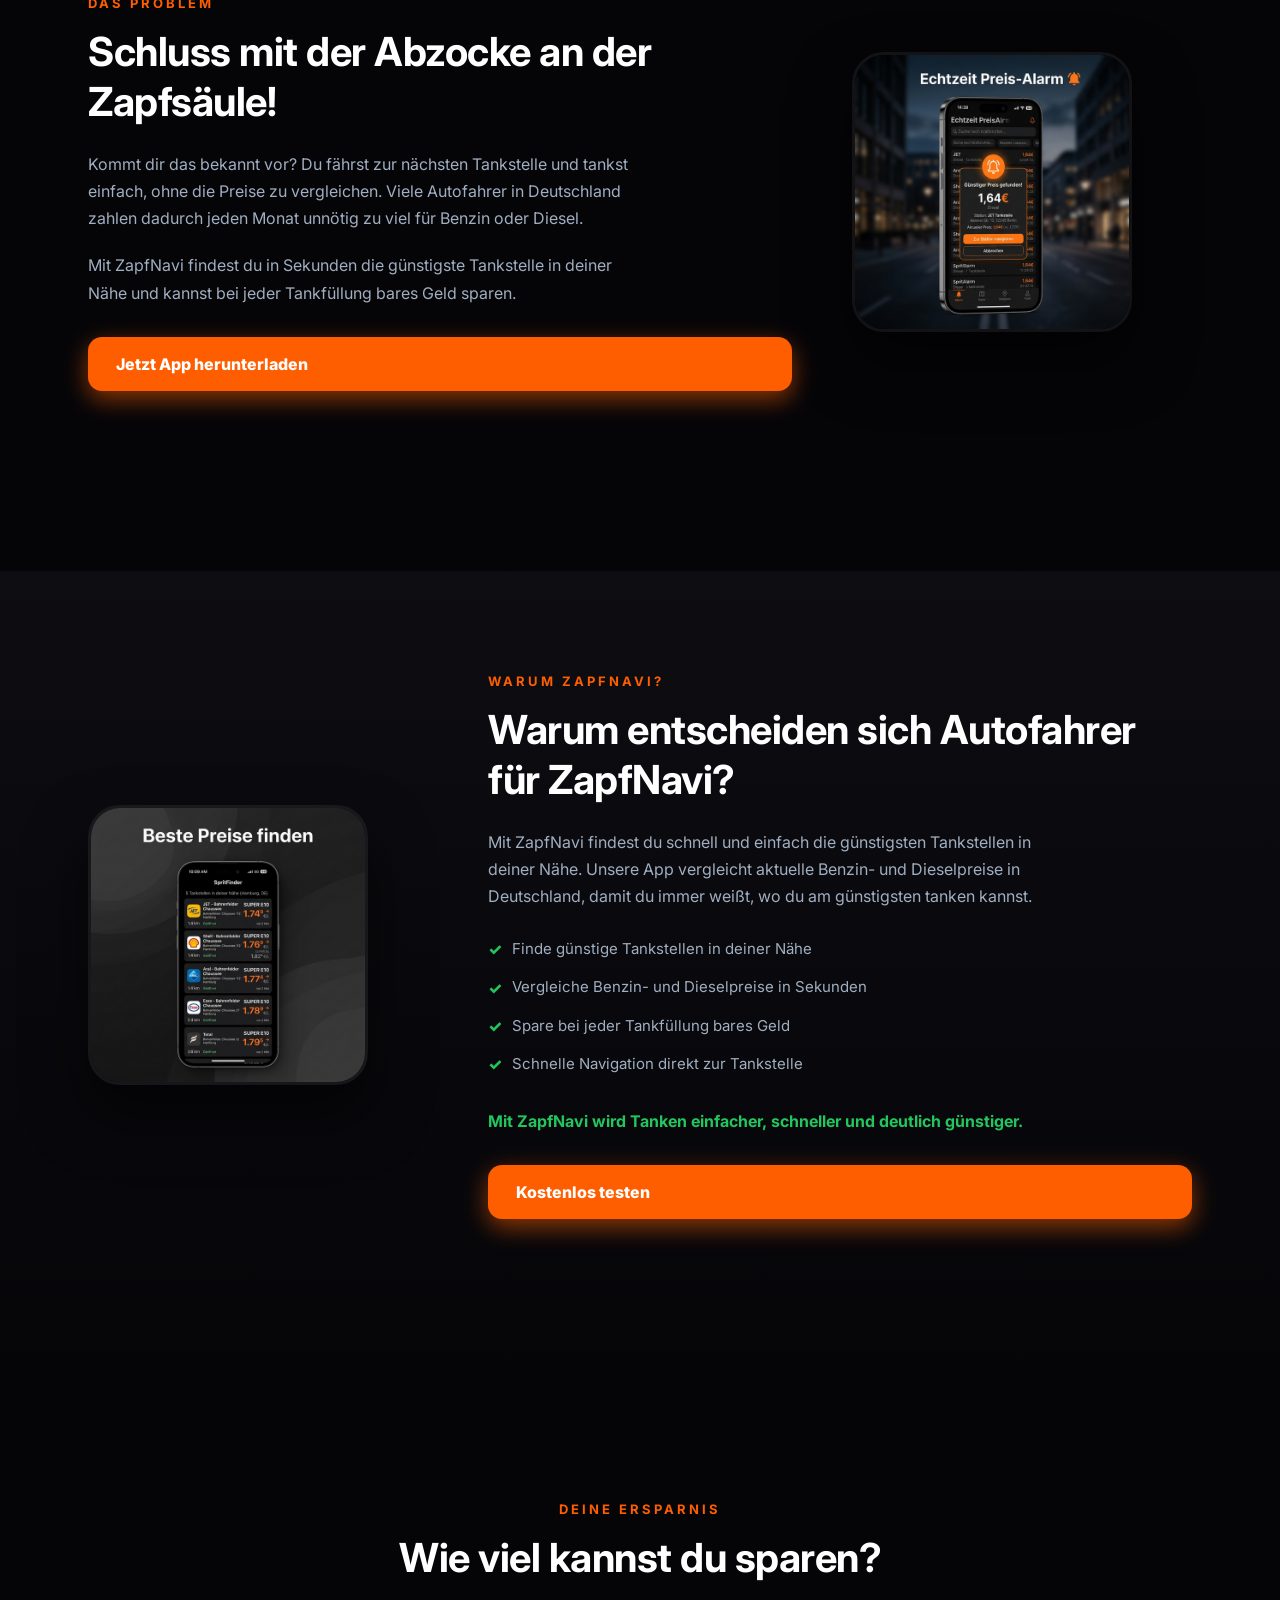
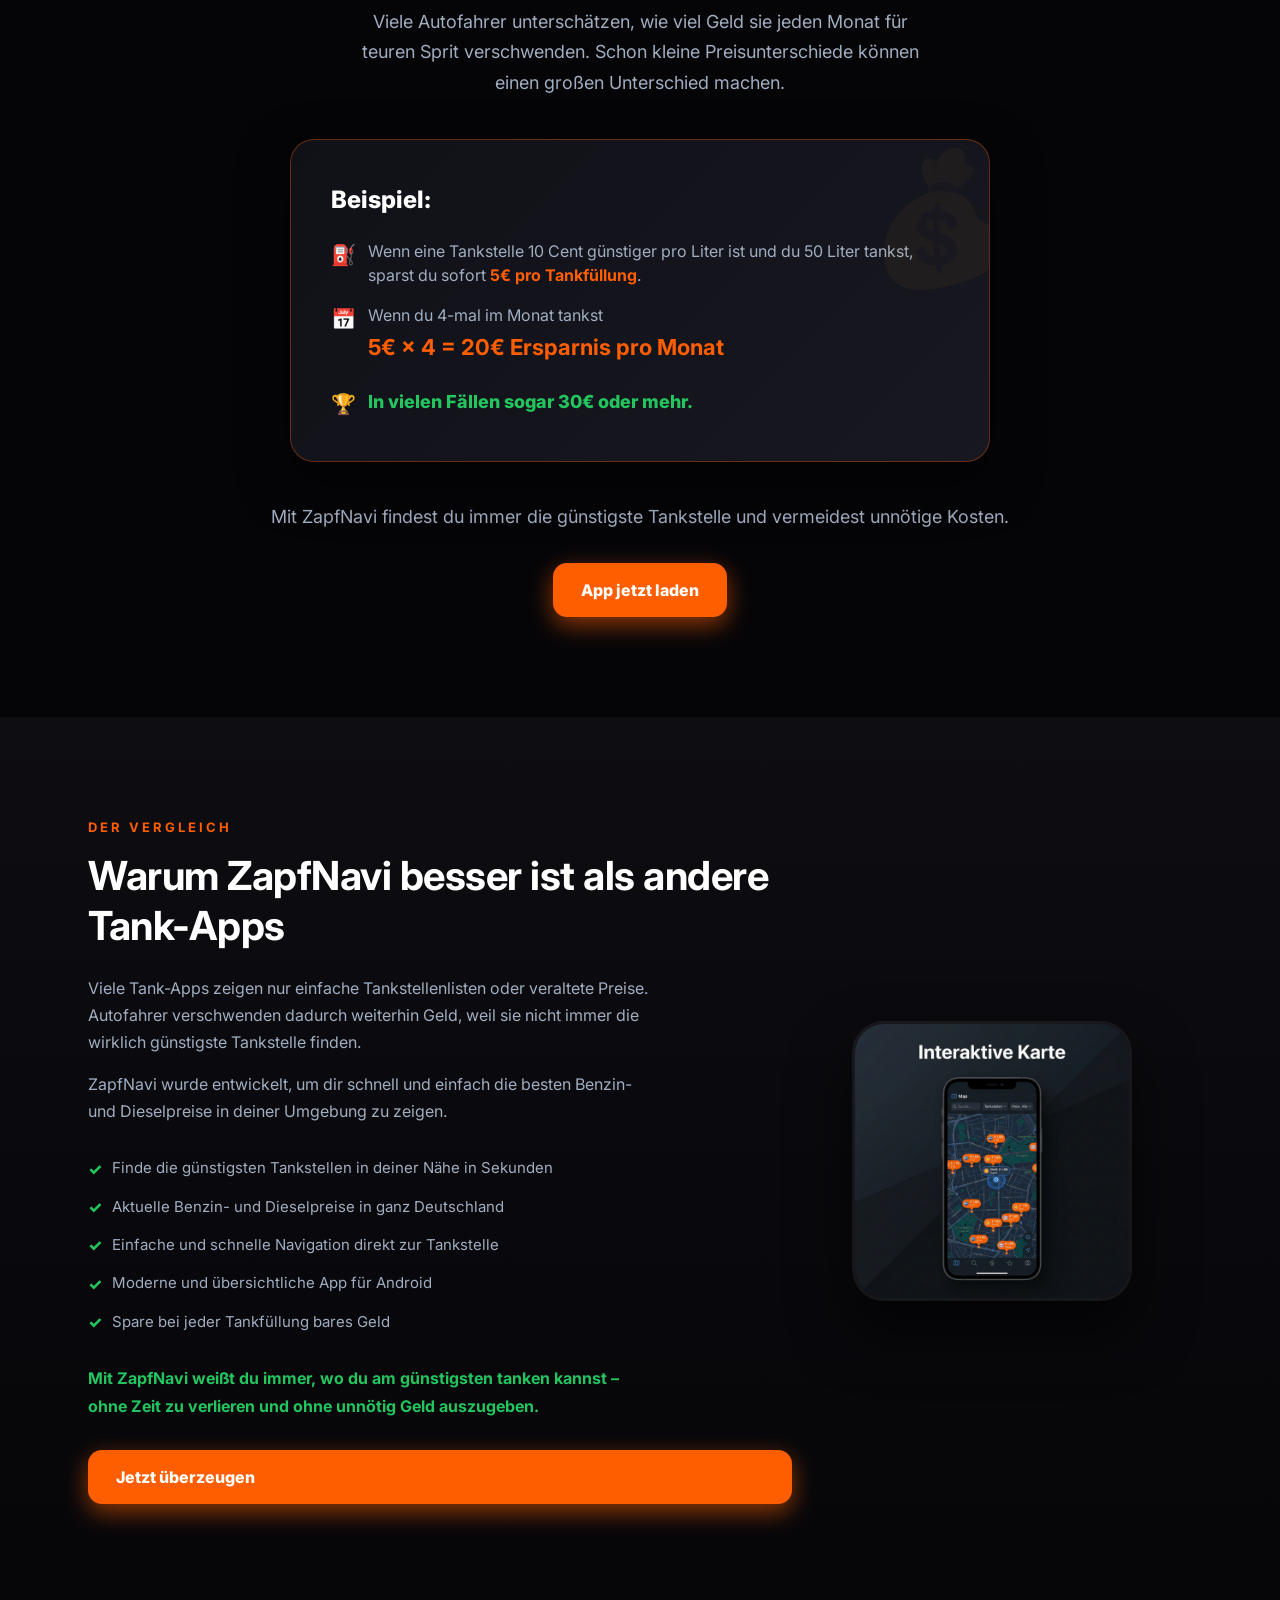
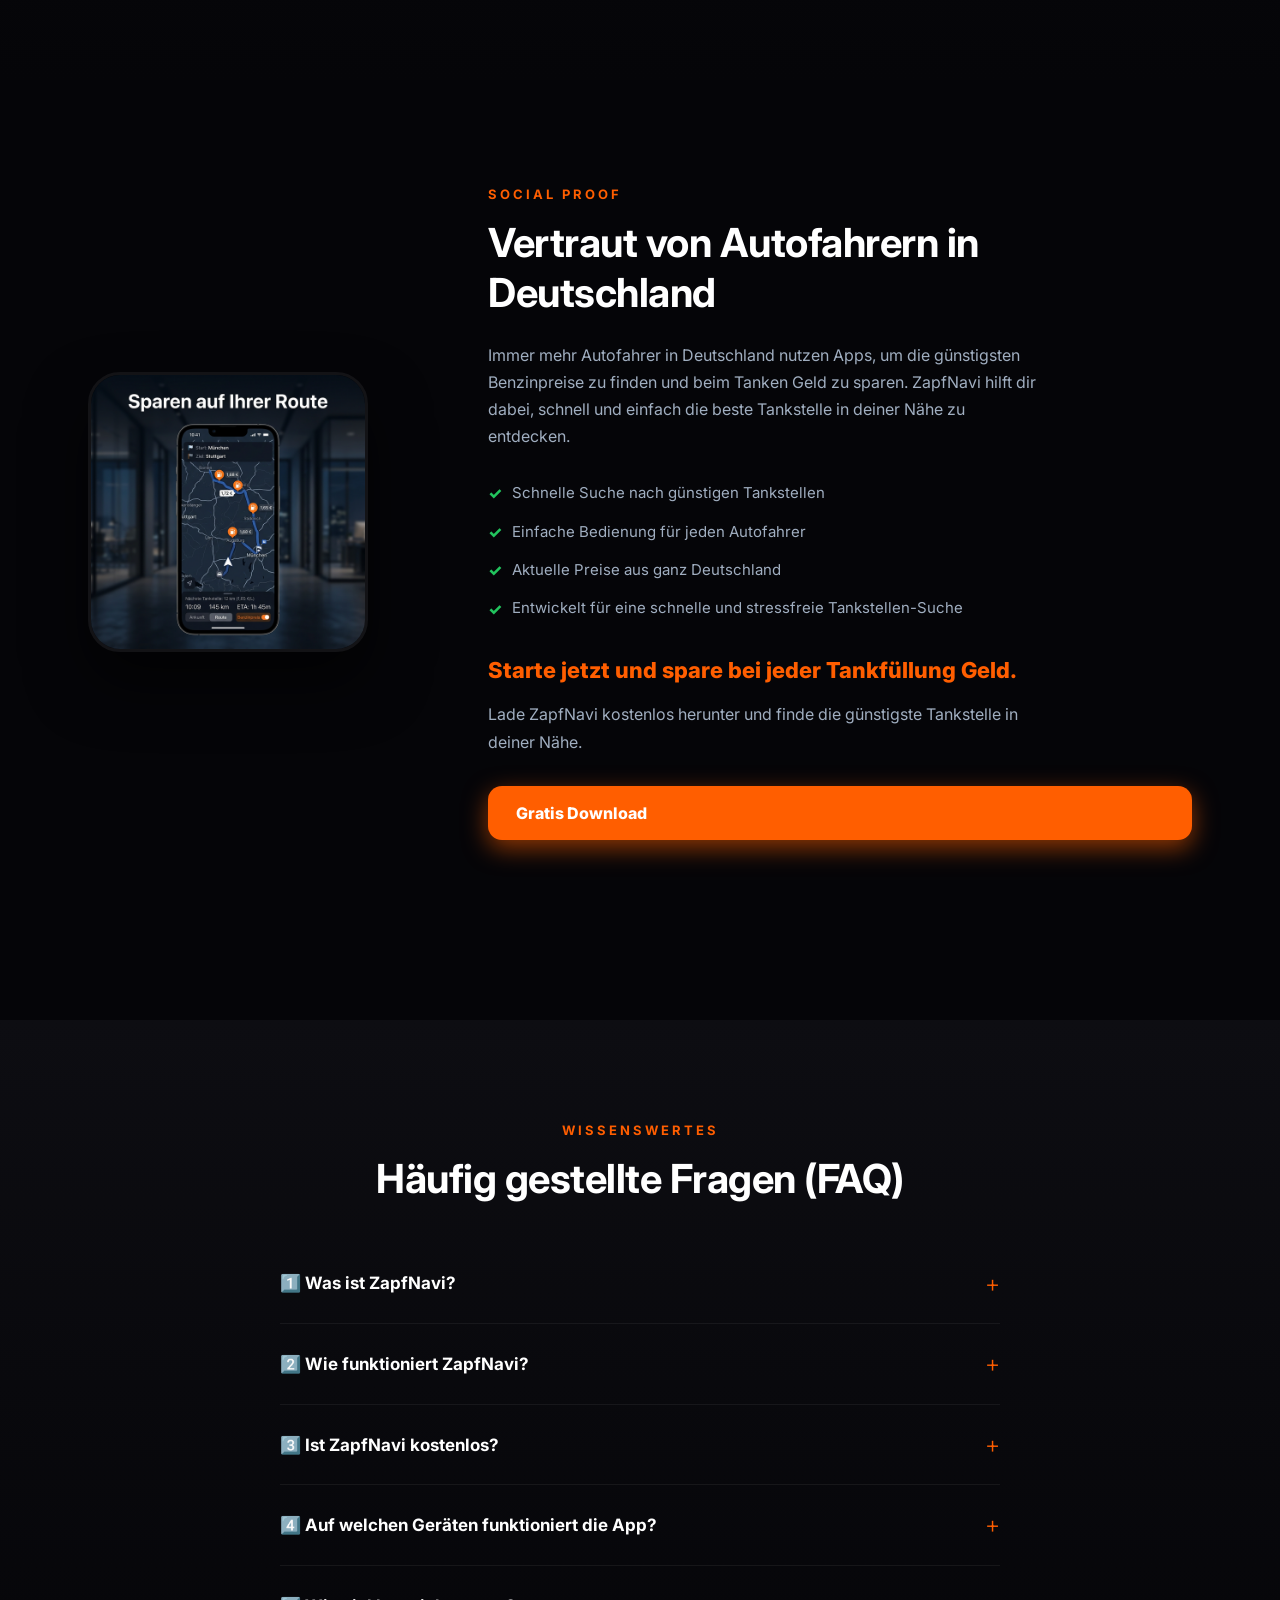
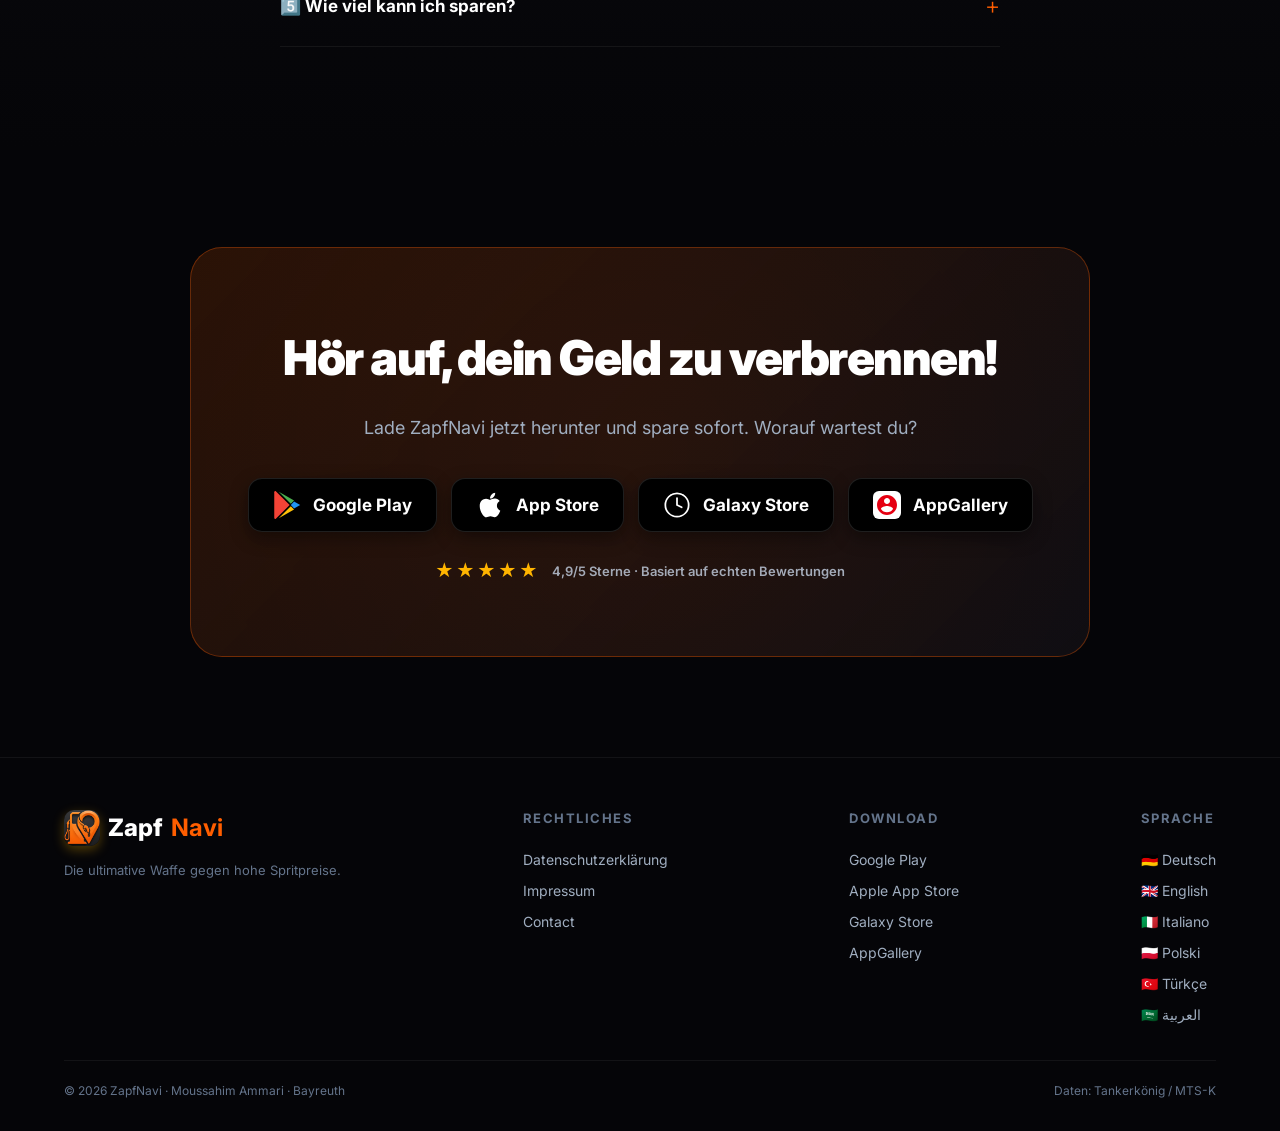
==== commit 6027ddd0: "Fix final mobile clipping issues and prevent i18n override of hero title" ====
--- a/landing/index.html
+++ b/landing/index.html
@@ -47,7 +47,7 @@
     <section class="hero" id="hero">
         <div class="hero-text">
             <div class="hero-badge">🔥 2 Tage komplett kostenlos testen!</div>
-            <h1 style="font-size:clamp(32px,4vw,56px); font-weight:800; line-height:1.15; letter-spacing:-1px; margin-bottom:22px;">Finde die günstigste Tankstelle in deiner Nähe – Spare bis zu <span class="hl">30€ pro Monat</span> mit ZapfNavi</h1>
+            <h1>Finde die günstigste Tankstelle in deiner Nähe – Spare bis zu <span class="hl">30€ pro Monat</span> mit ZapfNavi</h1>
             <p class="sub">Mit ZapfNavi findest du in Sekunden die günstigsten Benzin- und Dieselpreise in deiner Nähe. Viele Autofahrer zahlen jeden Monat unnötig zu viel, weil sie zufällig tanken. Mit unserer App vergleichst du aktuelle Tankstellenpreise in Deutschland und kannst bei jeder Tankfüllung sparen.<br><br>Schon kleine Preisunterschiede von 5 bis 10 Cent pro Liter können sich schnell summieren. Wenn du regelmäßig tankst, kannst du mit ZapfNavi bis zu 30€ oder mehr pro Monat sparen, indem du immer die günstigste Tankstelle in deiner Umgebung findest.</p>
             <div class="store-badges" id="badges-hero"></div>
             <div class="hero-social">
@@ -83,15 +83,15 @@
     <!-- ═══ DAS PROBLEM ═══ -->
     <section class="section" id="painpoints">
         <div class="container">
-            <div class="showcase-item" style="flex-direction:row-reverse; align-items:center;">
+            <div class="showcase-item showcase-reverse">
                 <div class="showcase-img">
                     <img src="assets/marketing/screenshot_3_alarm_v3_realistic_price_1772973517393.png" alt="Das Problem" style="max-width:280px; border-radius:32px; box-shadow:0 30px 60px rgba(0,0,0,0.6);">
                 </div>
-                <div class="showcase-body">
+                <div class="showcase-body text-left-desktop">
                     <span class="sec-label">DAS PROBLEM</span>
-                    <h2 class="sec-title" style="text-align:left; margin-bottom:24px; font-size:32px; line-height:1.2;">Schluss mit der Abzocke an der Zapfsäule!</h2>
-                    <p class="sec-sub" style="text-align:left; color:var(--text2); line-height:1.7; font-size:18px; margin-bottom:20px;">Kommt dir das bekannt vor? Du fährst zur nächsten Tankstelle und tankst einfach, ohne die Preise zu vergleichen. Viele Autofahrer in Deutschland zahlen dadurch jeden Monat unnötig zu viel für Benzin oder Diesel.</p>
-                    <p class="sec-sub" style="text-align:left; color:var(--text2); line-height:1.7; font-size:18px; margin-bottom:30px;">Mit ZapfNavi findest du in Sekunden die günstigste Tankstelle in deiner Nähe und kannst bei jeder Tankfüllung bares Geld sparen.</p>
+                    <h2 class="sec-title" style="margin-bottom:24px;">Schluss mit der Abzocke an der Zapfsäule!</h2>
+                    <p class="sec-sub text-left-desktop" style="margin-bottom:20px;">Kommt dir das bekannt vor? Du fährst zur nächsten Tankstelle und tankst einfach, ohne die Preise zu vergleichen. Viele Autofahrer in Deutschland zahlen dadurch jeden Monat unnötig zu viel für Benzin oder Diesel.</p>
+                    <p class="sec-sub text-left-desktop" style="margin-bottom:30px;">Mit ZapfNavi findest du in Sekunden die günstigste Tankstelle in deiner Nähe und kannst bei jeder Tankfüllung bares Geld sparen.</p>
                     <a href="#download" class="btn-price btn-price-primary" style="display:inline-block; padding:14px 28px; font-size:16px;">Jetzt App herunterladen</a>
                 </div>
             </div>
@@ -101,21 +101,21 @@
     <!-- ═══ WARUM ZAPFNAVI? ═══ -->
     <section class="section section-alt" id="features">
         <div class="container">
-            <div class="showcase-item" style="align-items:center;">
+            <div class="showcase-item">
                 <div class="showcase-img">
                     <img src="assets/marketing/screenshot_1_comparison_v2_clear_1772968005962.png" alt="Warum ZapfNavi" style="max-width:280px; border-radius:32px; box-shadow:0 30px 60px rgba(0,0,0,0.6);">
                 </div>
-                <div class="showcase-body">
+                <div class="showcase-body text-left-desktop">
                     <span class="sec-label">WARUM ZAPFNAVI?</span>
-                    <h2 class="sec-title" style="text-align:left; margin-bottom:24px; font-size:32px; line-height:1.2;">Warum entscheiden sich Autofahrer für ZapfNavi?</h2>
-                    <p class="sec-sub" style="text-align:left; color:var(--text2); line-height:1.7; font-size:18px; margin-bottom:20px;">Mit ZapfNavi findest du schnell und einfach die günstigsten Tankstellen in deiner Nähe. Unsere App vergleicht aktuelle Benzin- und Dieselpreise in Deutschland, damit du immer weißt, wo du am günstigsten tanken kannst.</p>
+                    <h2 class="sec-title" style="margin-bottom:24px;">Warum entscheiden sich Autofahrer für ZapfNavi?</h2>
+                    <p class="sec-sub text-left-desktop" style="margin-bottom:20px;">Mit ZapfNavi findest du schnell und einfach die günstigsten Tankstellen in deiner Nähe. Unsere App vergleicht aktuelle Benzin- und Dieselpreise in Deutschland, damit du immer weißt, wo du am günstigsten tanken kannst.</p>
                     <ul class="feat-list" style="margin-bottom:24px;">
                         <li>Finde günstige Tankstellen in deiner Nähe</li>
                         <li>Vergleiche Benzin- und Dieselpreise in Sekunden</li>
                         <li>Spare bei jeder Tankfüllung bares Geld</li>
                         <li>Schnelle Navigation direkt zur Tankstelle</li>
                     </ul>
-                    <p style="color:var(--green); font-weight:700; font-size:18px; line-height:1.5; margin-bottom:30px;">Mit ZapfNavi wird Tanken einfacher, schneller und deutlich günstiger.</p>
+                    <p class="sec-sub text-left-desktop" style="color:var(--green); font-weight:700; margin-bottom:30px;">Mit ZapfNavi wird Tanken einfacher, schneller und deutlich günstiger.</p>
                     <a href="#download" class="btn-price btn-price-primary" style="display:inline-block; padding:14px 28px; font-size:16px;">Kostenlos testen</a>
                 </div>
             </div>
@@ -131,21 +131,21 @@
                 <p class="sec-sub" style="color:var(--text2); line-height:1.7; font-size:18px; margin-bottom:40px;">Viele Autofahrer unterschätzen, wie viel Geld sie jeden Monat für teuren Sprit verschwenden. Schon kleine Preisunterschiede können einen großen Unterschied machen.</p>
             </div>
             
-            <div style="background:linear-gradient(135deg, rgba(18,18,26,0.9) 0%, rgba(25,25,35,0.95) 100%); border:1px solid var(--border-p); border-radius:24px; padding:40px; text-align:left; max-width:700px; width:100%; margin:0 auto 40px; position:relative; overflow:hidden; box-shadow:0 20px 50px rgba(0,0,0,0.5);">
+            <div class="savings-example-card">
                 <div style="position:absolute; top:-20px; right:-20px; font-size:120px; opacity:0.04; transform:rotate(-15deg);">💰</div>
                 <h3 style="font-size:24px; color:#fff; font-weight:800; margin-bottom:20px;">Beispiel:</h3>
                 <div style="display:flex; flex-direction:column; gap:16px;">
                     <div style="display:flex; align-items:flex-start; gap:12px;">
                         <span style="font-size:20px;">⛽</span>
-                        <p style="font-size:18px; color:var(--text2); line-height:1.5;">Wenn eine Tankstelle 10 Cent günstiger pro Liter ist und du 50 Liter tankst, sparst du sofort <b style="color:var(--primary);">5€ pro Tankfüllung</b>.</p>
+                        <p style="color:var(--text2); line-height:1.5;">Wenn eine Tankstelle 10 Cent günstiger pro Liter ist und du 50 Liter tankst, sparst du sofort <b style="color:var(--primary);">5€ pro Tankfüllung</b>.</p>
                     </div>
                     <div style="display:flex; align-items:flex-start; gap:12px;">
                         <span style="font-size:20px;">📅</span>
-                        <p style="font-size:18px; color:var(--text2); line-height:1.5;">Wenn du 4-mal im Monat tankst<br><b style="color:var(--primary); font-size:22px; display:inline-block; margin-top:4px;">5€ × 4 = 20€ Ersparnis pro Monat</b></p>
+                        <p style="color:var(--text2); line-height:1.5;">Wenn du 4-mal im Monat tankst<br><b style="color:var(--primary); font-size:22px; display:inline-block; margin-top:4px;">5€ × 4 = 20€ Ersparnis pro Monat</b></p>
                     </div>
                     <div style="display:flex; align-items:flex-start; gap:12px; margin-top:8px;">
                         <span style="font-size:20px;">🏆</span>
-                        <p style="font-size:20px; color:var(--green); font-weight:800; line-height:1.5;">In vielen Fällen sogar 30€ oder mehr.</p>
+                        <p style="color:var(--green); font-weight:800; line-height:1.5; font-size:18px;">In vielen Fällen sogar 30€ oder mehr.</p>
                     </div>
                 </div>
             </div>
@@ -160,15 +160,15 @@
     <!-- ═══ WARUM BESSER ALS ANDERE ═══ -->
     <section class="section section-alt" id="better">
         <div class="container">
-            <div class="showcase-item" style="flex-direction:row-reverse; align-items:center;">
+            <div class="showcase-item showcase-reverse">
                 <div class="showcase-img">
                     <img src="assets/marketing/screenshot_2_map_v2_clear_1772968021683.png" alt="ZapfNavi Karte" style="max-width:280px; border-radius:32px; box-shadow:0 30px 60px rgba(0,0,0,0.6);">
                 </div>
-                <div class="showcase-body">
+                <div class="showcase-body text-left-desktop">
                     <span class="sec-label">DER VERGLEICH</span>
-                    <h2 class="sec-title" style="text-align:left; margin-bottom:24px; font-size:32px; line-height:1.2;">Warum ZapfNavi besser ist als andere Tank-Apps</h2>
-                    <p class="sec-sub" style="text-align:left; color:var(--text2); line-height:1.7; font-size:18px; margin-bottom:15px;">Viele Tank-Apps zeigen nur einfache Tankstellenlisten oder veraltete Preise. Autofahrer verschwenden dadurch weiterhin Geld, weil sie nicht immer die wirklich günstigste Tankstelle finden.</p>
-                    <p class="sec-sub" style="text-align:left; color:var(--text2); line-height:1.7; font-size:18px; margin-bottom:24px;">ZapfNavi wurde entwickelt, um dir schnell und einfach die besten Benzin- und Dieselpreise in deiner Umgebung zu zeigen.</p>
+                    <h2 class="sec-title" style="margin-bottom:24px;">Warum ZapfNavi besser ist als andere Tank-Apps</h2>
+                    <p class="sec-sub text-left-desktop" style="margin-bottom:15px;">Viele Tank-Apps zeigen nur einfache Tankstellenlisten oder veraltete Preise. Autofahrer verschwenden dadurch weiterhin Geld, weil sie nicht immer die wirklich günstigste Tankstelle finden.</p>
+                    <p class="sec-sub text-left-desktop" style="margin-bottom:24px;">ZapfNavi wurde entwickelt, um dir schnell und einfach die besten Benzin- und Dieselpreise in deiner Umgebung zu zeigen.</p>
                     <ul class="feat-list" style="margin-bottom:24px;">
                         <li>Finde die günstigsten Tankstellen in deiner Nähe in Sekunden</li>
                         <li>Aktuelle Benzin- und Dieselpreise in ganz Deutschland</li>
@@ -176,7 +176,7 @@
                         <li>Moderne und übersichtliche App für Android</li>
                         <li>Spare bei jeder Tankfüllung bares Geld</li>
                     </ul>
-                    <p style="color:var(--green); font-weight:700; font-size:18px; line-height:1.5; margin-bottom:30px;">Mit ZapfNavi weißt du immer, wo du am günstigsten tanken kannst – ohne Zeit zu verlieren und ohne unnötig Geld auszugeben.</p>
+                    <p class="sec-sub text-left-desktop" style="color:var(--green); font-weight:700; margin-bottom:30px;">Mit ZapfNavi weißt du immer, wo du am günstigsten tanken kannst – ohne Zeit zu verlieren und ohne unnötig Geld auszugeben.</p>
                     <a href="#download" class="btn-price btn-price-primary" style="display:inline-block; padding:14px 28px; font-size:16px;">Jetzt überzeugen</a>
                 </div>
             </div>
@@ -186,22 +186,22 @@
     <!-- ═══ VERTRAUT VON AUTOFAHRERN ═══ -->
     <section class="section" id="trusted">
         <div class="container">
-            <div class="showcase-item" style="align-items:center;">
+            <div class="showcase-item">
                 <div class="showcase-img">
                     <img src="assets/marketing/screenshot_4_route_v2_clear_1772968058365.png" alt="Navigation" style="max-width:280px; border-radius:32px; box-shadow:0 30px 60px rgba(0,0,0,0.6);">
                 </div>
-                <div class="showcase-body">
+                <div class="showcase-body text-left-desktop">
                     <span class="sec-label">SOCIAL PROOF</span>
-                    <h2 class="sec-title" style="text-align:left; margin-bottom:24px; font-size:32px; line-height:1.2;">Vertraut von Autofahrern in Deutschland</h2>
-                    <p class="sec-sub" style="text-align:left; color:var(--text2); line-height:1.7; font-size:18px; margin-bottom:24px;">Immer mehr Autofahrer in Deutschland nutzen Apps, um die günstigsten Benzinpreise zu finden und beim Tanken Geld zu sparen. ZapfNavi hilft dir dabei, schnell und einfach die beste Tankstelle in deiner Nähe zu entdecken.</p>
+                    <h2 class="sec-title" style="margin-bottom:24px;">Vertraut von Autofahrern in Deutschland</h2>
+                    <p class="sec-sub text-left-desktop" style="margin-bottom:24px;">Immer mehr Autofahrer in Deutschland nutzen Apps, um die günstigsten Benzinpreise zu finden und beim Tanken Geld zu sparen. ZapfNavi hilft dir dabei, schnell und einfach die beste Tankstelle in deiner Nähe zu entdecken.</p>
                     <ul class="feat-list" style="margin-bottom:24px;">
                         <li>Schnelle Suche nach günstigen Tankstellen</li>
                         <li>Einfache Bedienung für jeden Autofahrer</li>
                         <li>Aktuelle Preise aus ganz Deutschland</li>
                         <li>Entwickelt für eine schnelle und stressfreie Tankstellen-Suche</li>
                     </ul>
-                    <p style="color:var(--primary); font-weight:800; font-size:22px; margin-bottom:12px;">Starte jetzt und spare bei jeder Tankfüllung Geld.</p>
-                    <p style="color:var(--text2); font-size:18px; margin-bottom:30px;">Lade ZapfNavi kostenlos herunter und finde die günstigste Tankstelle in deiner Nähe.</p>
+                    <p class="sec-sub text-left-desktop" style="color:var(--primary); font-weight:800; font-size:22px; margin-bottom:12px;">Starte jetzt und spare bei jeder Tankfüllung Geld.</p>
+                    <p class="sec-sub text-left-desktop" style="margin-bottom:30px;">Lade ZapfNavi kostenlos herunter und finde die günstigste Tankstelle in deiner Nähe.</p>
                     <a href="#download" class="btn-price btn-price-primary" style="display:inline-block; padding:14px 28px; font-size:16px;">Gratis Download</a>
                 </div>
             </div>
--- a/landing/styles.css
+++ b/landing/styles.css
@@ -45,7 +45,7 @@
 .hero-social{display:flex;align-items:center;gap:12px;margin-top:28px}
 .hero-stars{color:#FFB800;font-size:18px;letter-spacing:2px}
 .hero-social span{font-size:13px;font-weight:600;color:var(--text2)}
-@media(max-width:960px){.hero{flex-direction:column;text-align:center;padding-top:140px;overflow:hidden}.hero-text{align-items:center;display:flex;flex-direction:column}.hero .sub{margin-left:auto;margin-right:auto;font-size:16px}.hero-visual{margin-top:30px;width:100%}.store-badges{justify-content:center!important}.hero-social{justify-content:center}.fc-left{top:15%;left:2%;transform:scale(0.85)}.fc-right{bottom:15%;right:2%;transform:scale(0.85)}}
+@media(max-width:960px){.hero{flex-direction:column;text-align:center;padding-top:140px}.hero-text{align-items:center;display:flex;flex-direction:column}.hero .sub{margin-left:auto;margin-right:auto;font-size:16px}.hero-visual{margin-top:30px;width:100%}.store-badges{justify-content:center!important}.hero-social{justify-content:center}.fc-left{top:15%;left:2%;transform:scale(0.85)}.fc-right{bottom:15%;right:2%;transform:scale(0.85)}}
 @media(max-width:500px){.hero{padding-top:90px}.hero h1{font-size:28px;letter-spacing:-0.5px;font-weight:700;line-height:1.3}.hero .sub{font-size:15px;line-height:1.6;font-weight:400}.fc-left{top:12%;left:-2%;transform:scale(0.7)}.fc-right{bottom:12%;right:-2%;transform:scale(0.7)}}
 
 /* STORE BADGES */
@@ -72,7 +72,7 @@
 
 /* FEATURES SHOWCASE (alternating) */
 .showcase-item{display:flex;align-items:center;gap:60px;margin-bottom:80px}
-.showcase-item:nth-child(even){flex-direction:row-reverse}
+.showcase-item:nth-child(even), .showcase-reverse{flex-direction:row-reverse}
 .showcase-img{flex:1;max-width:340px;margin:0 auto}
 .showcase-img img{border-radius:28px;border:3px solid rgba(255,255,255,.06);box-shadow:0 20px 50px rgba(0,0,0,.5)}
 .showcase-body{flex:1}
@@ -81,7 +81,8 @@
 .showcase-body .feat-list{list-style:none;margin-top:16px}
 .showcase-body .feat-list li{padding:6px 0;color:var(--text2);font-size:15px;display:flex;align-items:center;gap:10px}
 .showcase-body .feat-list li::before{content:'✓';color:var(--green);font-weight:800;font-size:16px}
-@media(max-width:768px){.showcase-item,.showcase-item:nth-child(even){flex-direction:column;text-align:center;gap:30px}.showcase-img{max-width:260px}.showcase-body .feat-list{display:inline-block;text-align:left}}
+.text-left-desktop { text-align: left; }
+@media(max-width:768px){.showcase-item,.showcase-item:nth-child(even),.showcase-reverse{flex-direction:column;text-align:center;gap:30px}.showcase-img{max-width:260px}.showcase-body .feat-list{display:inline-block;text-align:left}.text-left-desktop { text-align: center !important; }}
 
 /* SAVINGS */
 .savings-grid{display:grid;grid-template-columns:repeat(auto-fit,minmax(240px,1fr));gap:28px;margin-top:50px}
@@ -92,6 +93,8 @@
 .save-card h3{font-size:22px;font-weight:800;margin-bottom:8px}
 .save-card .save-val{font-size:34px;font-weight:900;color:var(--primary);display:block;margin:10px 0}
 .save-card p{color:var(--text2);font-size:14px}
+.savings-example-card{background:linear-gradient(135deg, rgba(18,18,26,0.9) 0%, rgba(25,25,35,0.95) 100%);border:1px solid var(--border-p);border-radius:24px;padding:40px;text-align:left;max-width:700px;width:100%;margin:0 auto 40px;position:relative;overflow:hidden;box-shadow:0 20px 50px rgba(0,0,0,0.5)}
+@media(max-width:600px){.savings-example-card{padding:24px 20px}.savings-example-card h3{font-size:20px !important}.savings-example-card b{font-size:18px !important}.savings-example-card p{font-size:15px !important}}
 
 /* PRICING */
 .pricing-wrap{display:flex;gap:28px;justify-content:center;flex-wrap:wrap;margin-top:50px}
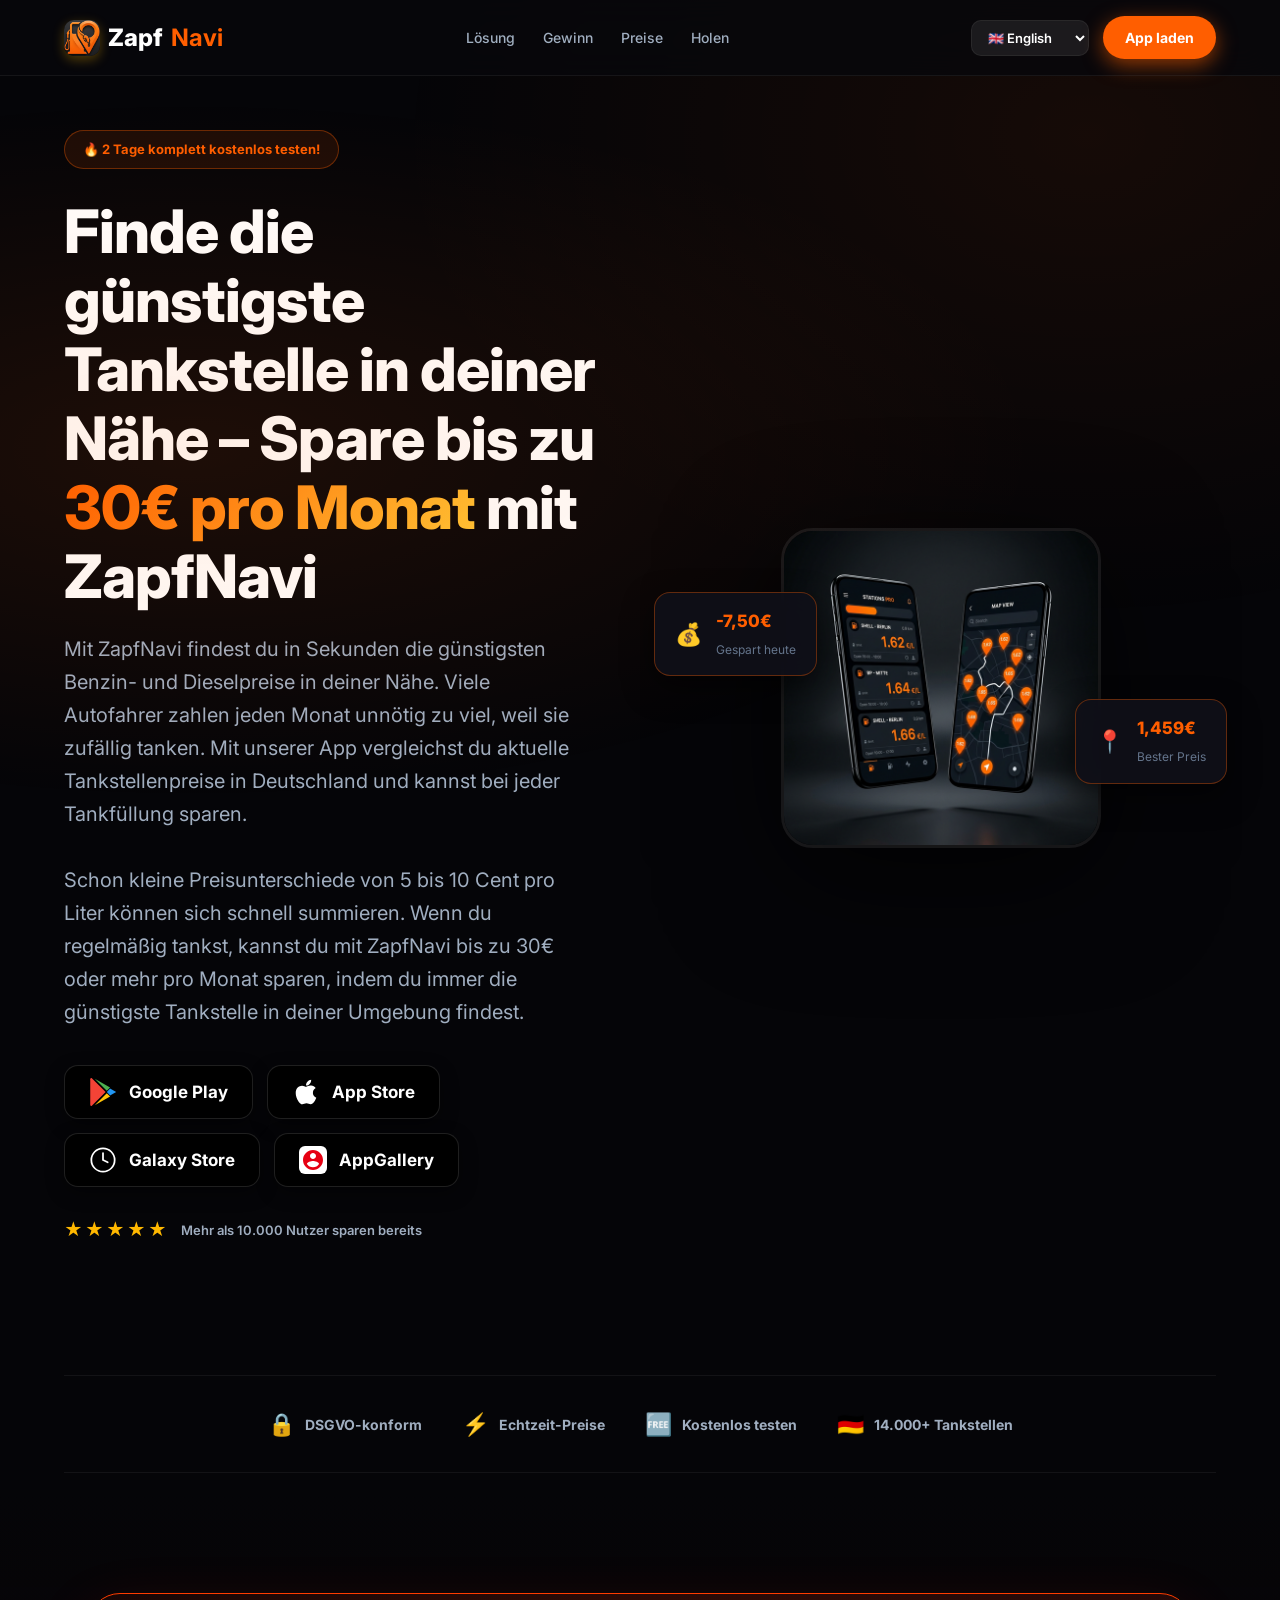
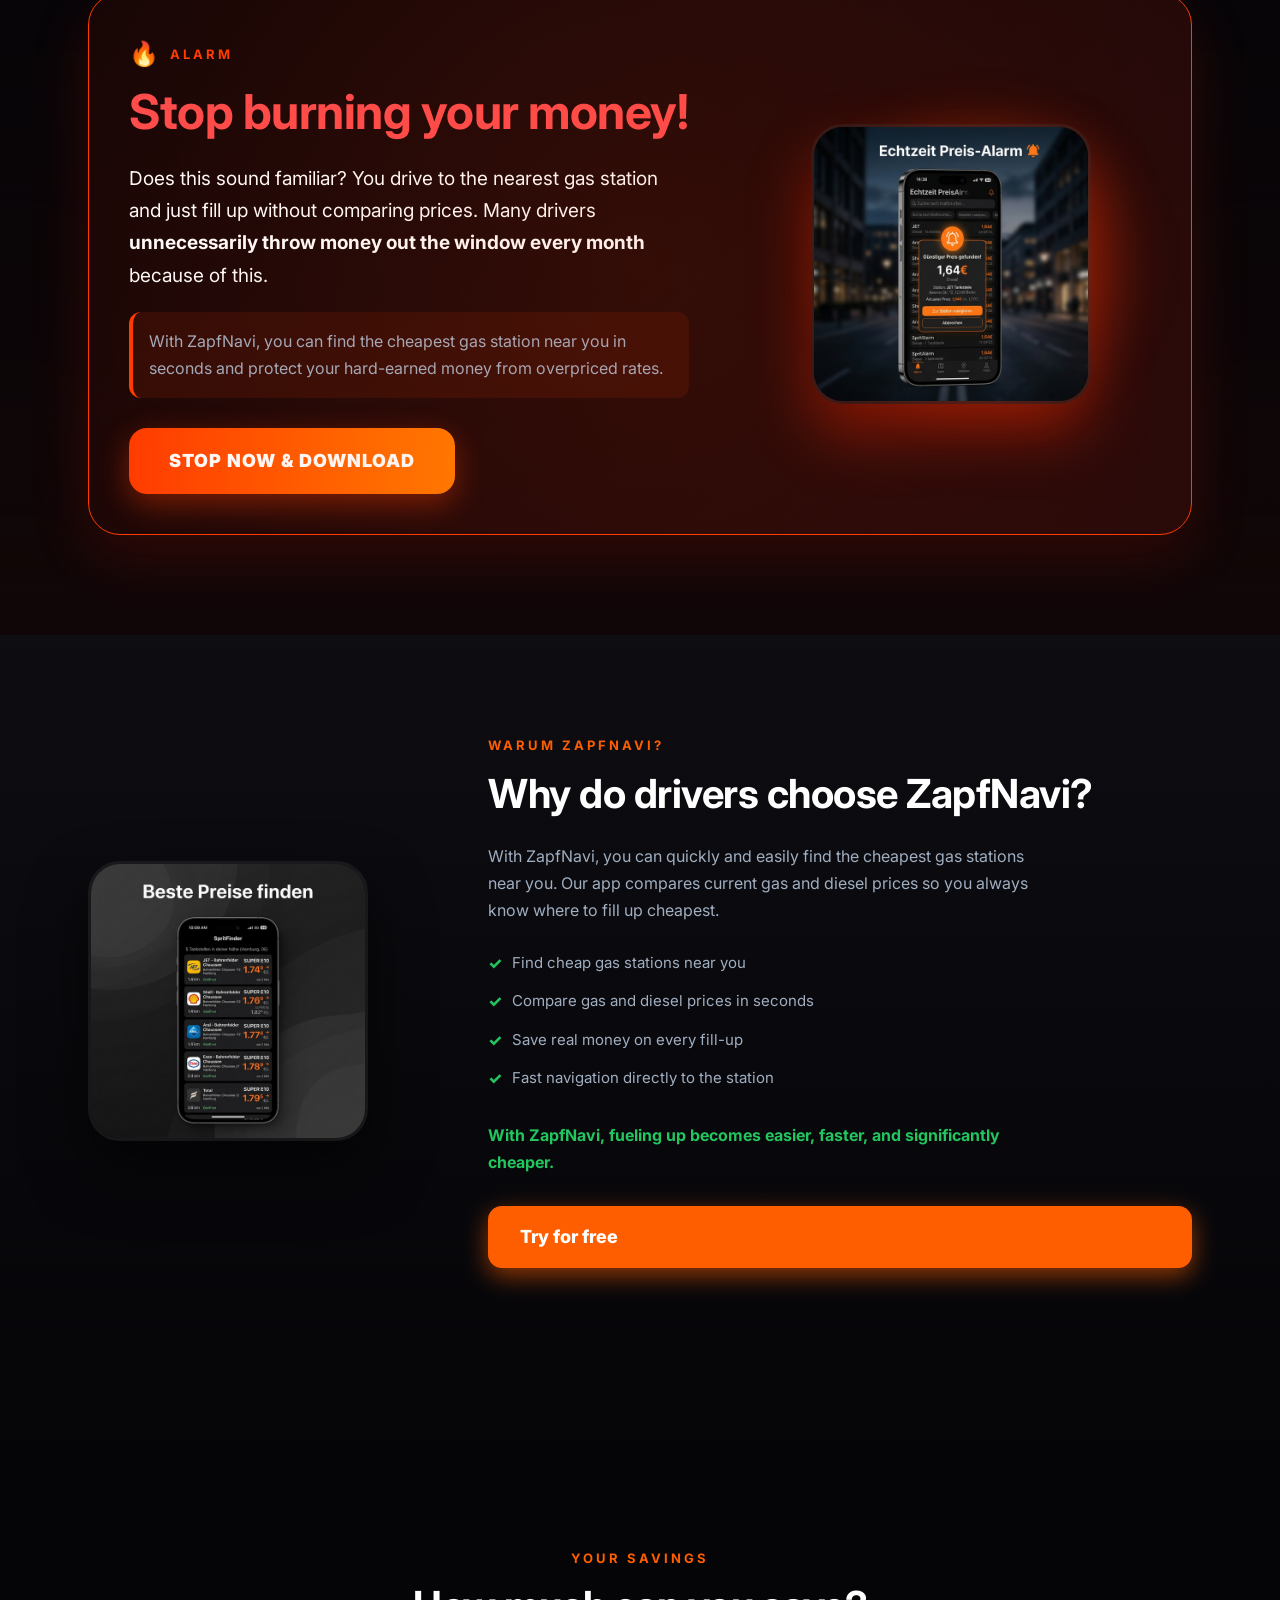
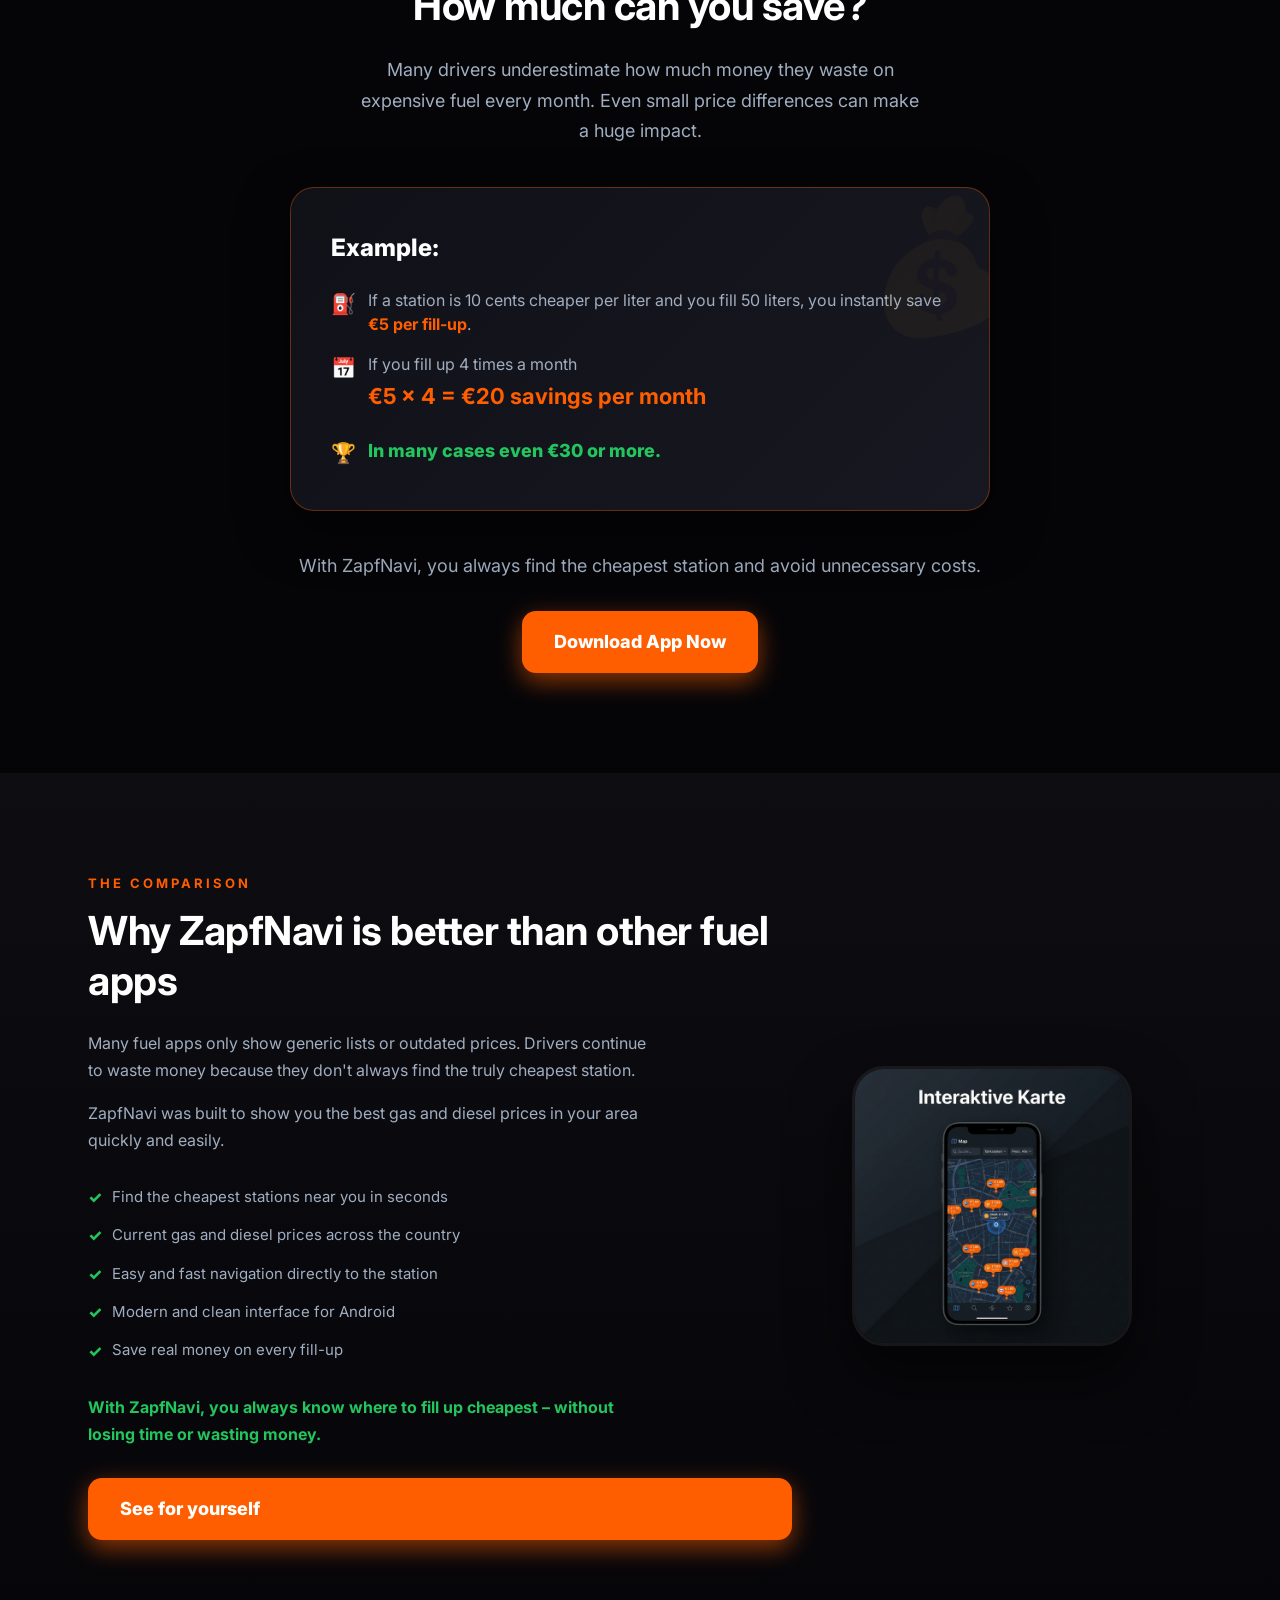
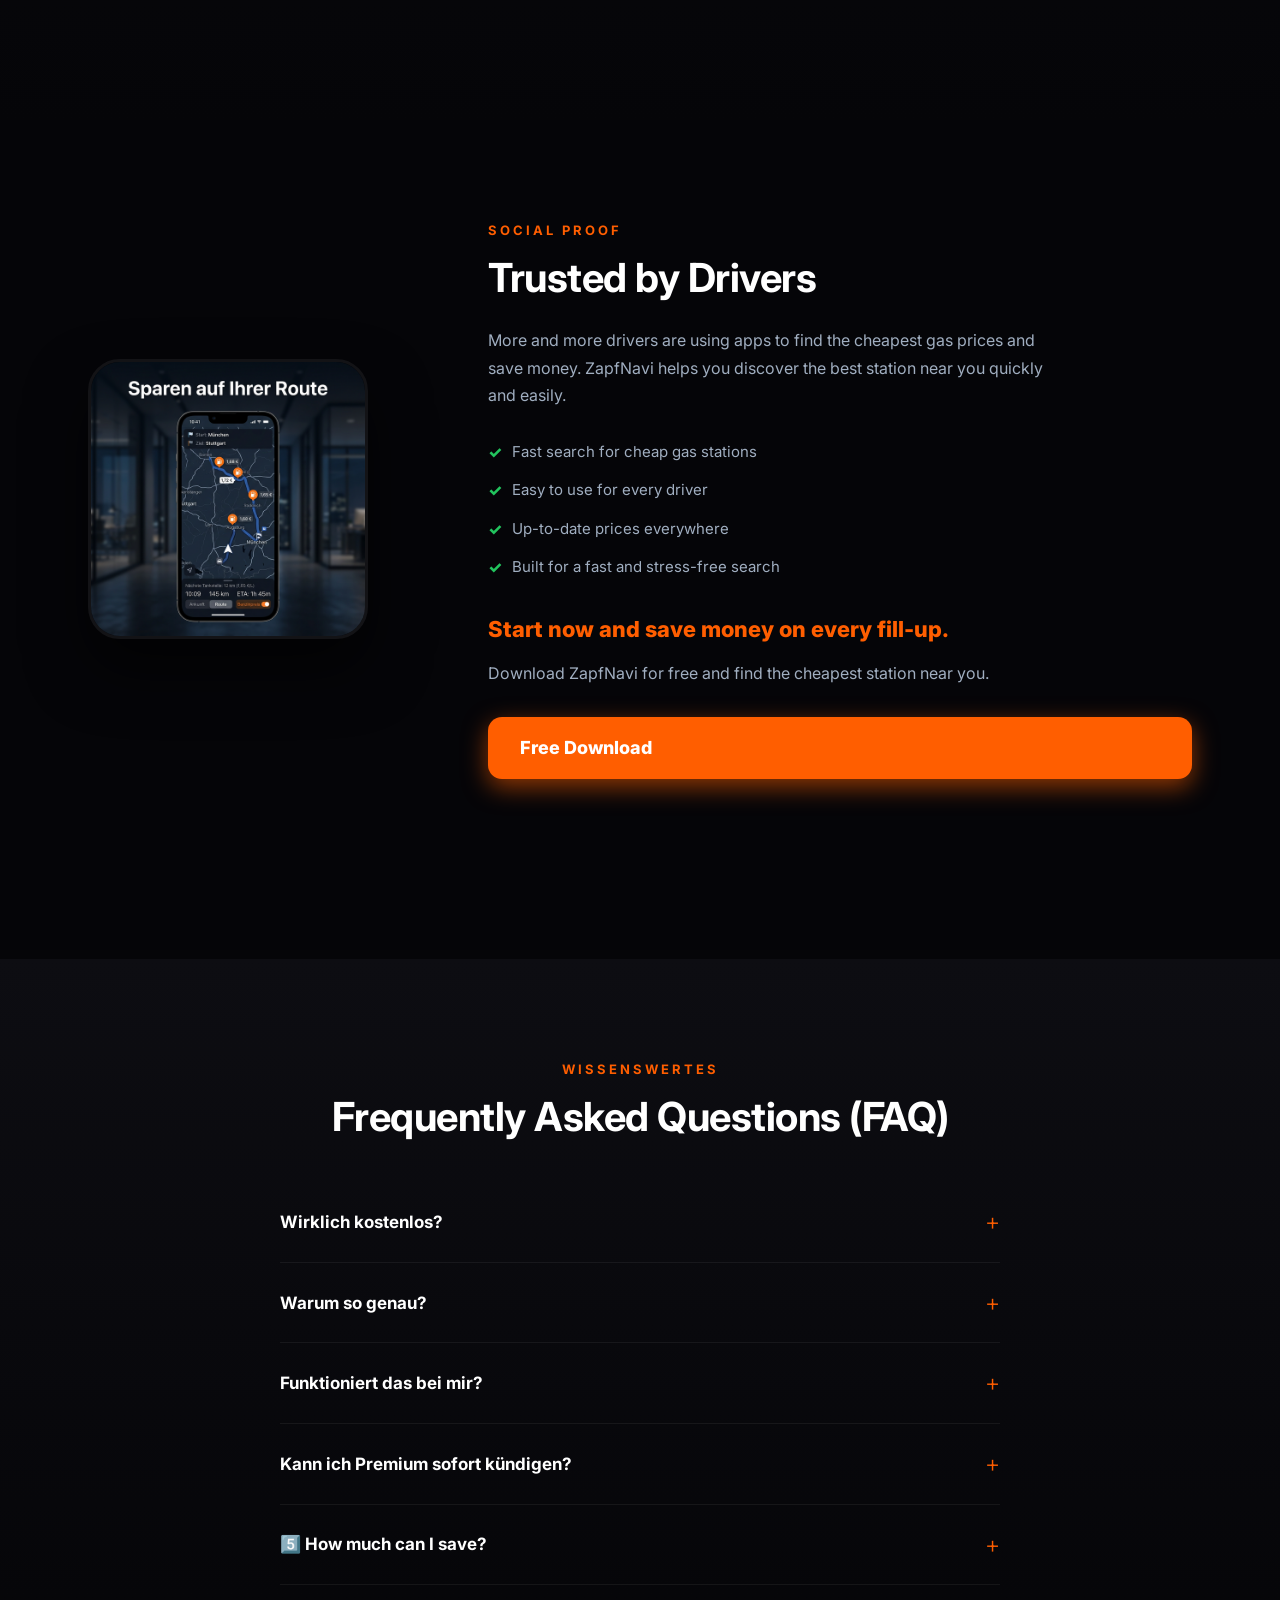
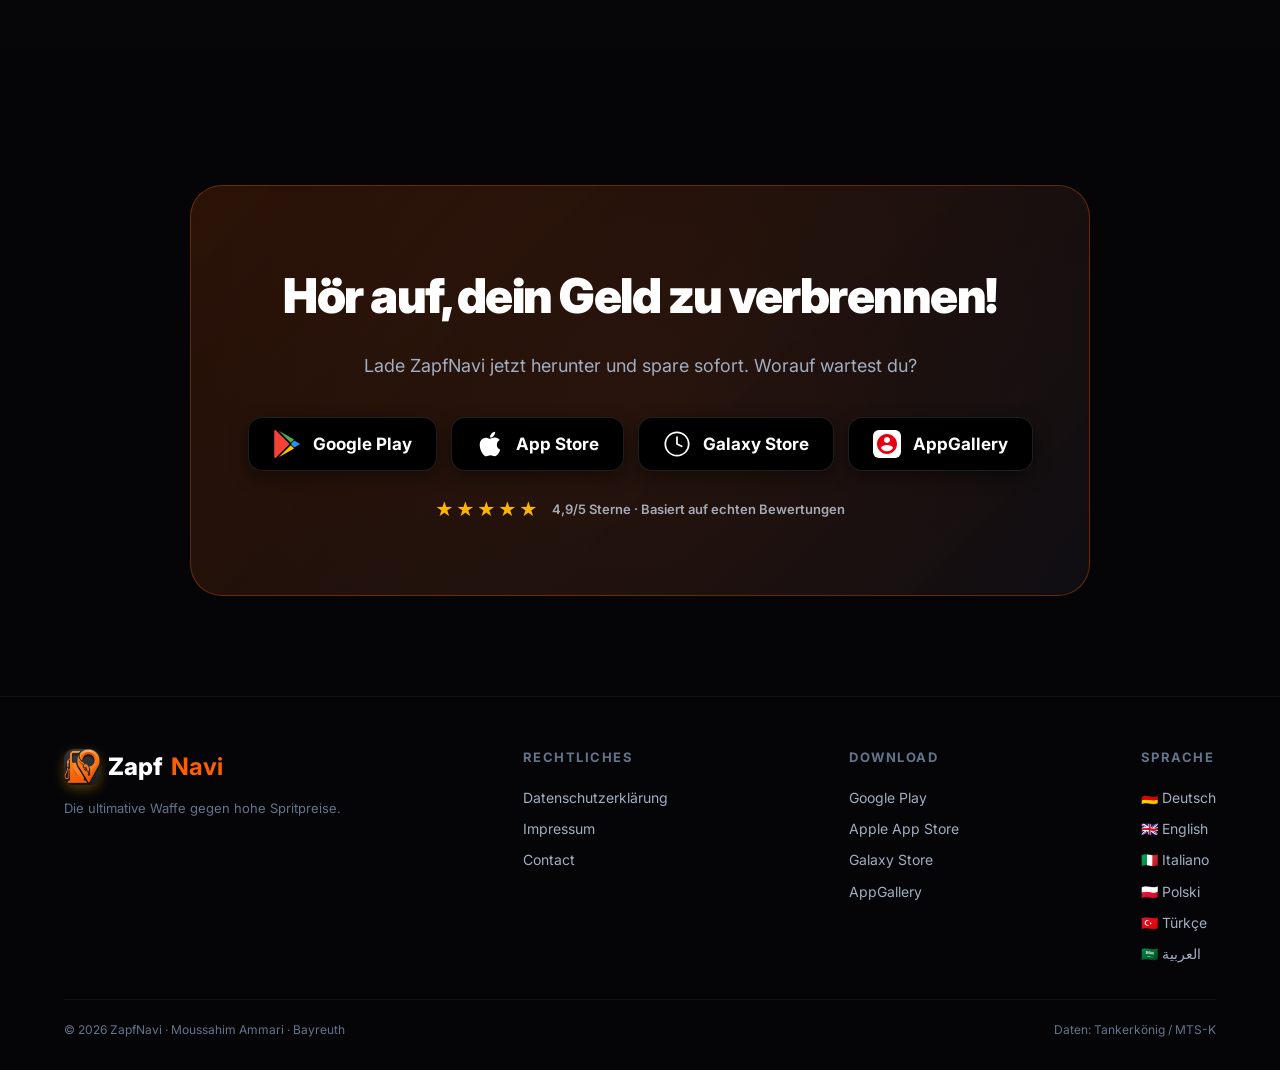
==== commit 1599ef7e: "Enhance Das Problem section with fiery design, animate all CTA buttons, add sticky mobile CTA, and r" ====
--- a/landing/index.html
+++ b/landing/index.html
@@ -81,18 +81,22 @@
     </div>
 
     <!-- ═══ DAS PROBLEM ═══ -->
-    <section class="section" id="painpoints">
-        <div class="container">
-            <div class="showcase-item showcase-reverse">
-                <div class="showcase-img">
-                    <img src="assets/marketing/screenshot_3_alarm_v3_realistic_price_1772973517393.png" alt="Das Problem" style="max-width:280px; border-radius:32px; box-shadow:0 30px 60px rgba(0,0,0,0.6);">
-                </div>
-                <div class="showcase-body text-left-desktop">
-                    <span class="sec-label">DAS PROBLEM</span>
-                    <h2 class="sec-title" style="margin-bottom:24px;">Schluss mit der Abzocke an der Zapfsäule!</h2>
-                    <p class="sec-sub text-left-desktop" style="margin-bottom:20px;">Kommt dir das bekannt vor? Du fährst zur nächsten Tankstelle und tankst einfach, ohne die Preise zu vergleichen. Viele Autofahrer in Deutschland zahlen dadurch jeden Monat unnötig zu viel für Benzin oder Diesel.</p>
-                    <p class="sec-sub text-left-desktop" style="margin-bottom:30px;">Mit ZapfNavi findest du in Sekunden die günstigste Tankstelle in deiner Nähe und kannst bei jeder Tankfüllung bares Geld sparen.</p>
-                    <a href="#download" class="btn-price btn-price-primary" style="display:inline-block; padding:14px 28px; font-size:16px;">Jetzt App herunterladen</a>
+    <section class="section" id="painpoints" style="background:linear-gradient(180deg, var(--bg) 0%, rgba(255,40,0,0.05) 100%);">
+        <div class="container">
+            <div class="burn-card">
+                <div class="showcase-item showcase-reverse" style="margin-bottom:0;">
+                    <div class="showcase-img">
+                        <div class="fire-glow-img">
+                            <img src="assets/marketing/screenshot_3_alarm_v3_realistic_price_1772973517393.png" alt="Das Problem" style="max-width:280px; border-radius:32px; box-shadow:0 30px 60px rgba(255,40,0,0.4); position:relative; z-index:2;">
+                        </div>
+                    </div>
+                    <div class="showcase-body text-left-desktop">
+                        <span class="sec-label" style="color:#ff3c00; display:flex; align-items:center; gap:8px;"><span style="font-size:24px;">🔥</span> ALARM</span>
+                        <h2 class="sec-title" data-i18n="pain_t" style="margin-bottom:24px; color:#ff4d4d; font-size:clamp(32px, 5vw, 48px); line-height:1.1;">Hör auf, dein Geld zu verbrennen!</h2>
+                        <p class="sec-sub text-left-desktop" data-i18n="pain_p1" style="margin-bottom:20px; font-size:19px; color:#fff;">Kommt dir das bekannt vor? Du fährst zur nächsten Tankstelle und tankst einfach, ohne die Preise zu vergleichen. Viele Autofahrer in Deutschland <b>werfen dadurch jeden Monat unnötig Geld aus dem Fenster</b>.</p>
+                        <p class="sec-sub text-left-desktop" data-i18n="pain_p2" style="margin-bottom:30px; border-left:4px solid #ff3c00; padding-left:14px; background:rgba(255,60,0,0.1); padding:16px; border-radius:12px;">Mit ZapfNavi findest du in Sekunden die günstigste Tankstelle in deiner Nähe und sicherst dein hart verdientes Geld vor überteuerten Preisen.</p>
+                        <a href="#download" data-i18n="pain_btn" class="btn-price btn-huge pulse-infinite" style="display:inline-block;">Jetzt stoppen & herunterladen</a>
+                    </div>
                 </div>
             </div>
         </div>
@@ -107,16 +111,16 @@
                 </div>
                 <div class="showcase-body text-left-desktop">
                     <span class="sec-label">WARUM ZAPFNAVI?</span>
-                    <h2 class="sec-title" style="margin-bottom:24px;">Warum entscheiden sich Autofahrer für ZapfNavi?</h2>
-                    <p class="sec-sub text-left-desktop" style="margin-bottom:20px;">Mit ZapfNavi findest du schnell und einfach die günstigsten Tankstellen in deiner Nähe. Unsere App vergleicht aktuelle Benzin- und Dieselpreise in Deutschland, damit du immer weißt, wo du am günstigsten tanken kannst.</p>
+                    <h2 class="sec-title" data-i18n="why_t" style="margin-bottom:24px;">Warum entscheiden sich Autofahrer für ZapfNavi?</h2>
+                    <p class="sec-sub text-left-desktop" data-i18n="why_p1" style="margin-bottom:20px;">Mit ZapfNavi findest du schnell und einfach die günstigsten Tankstellen in deiner Nähe. Unsere App vergleicht aktuelle Benzin- und Dieselpreise in Deutschland, damit du immer weißt, wo du am günstigsten tanken kannst.</p>
                     <ul class="feat-list" style="margin-bottom:24px;">
-                        <li>Finde günstige Tankstellen in deiner Nähe</li>
-                        <li>Vergleiche Benzin- und Dieselpreise in Sekunden</li>
-                        <li>Spare bei jeder Tankfüllung bares Geld</li>
-                        <li>Schnelle Navigation direkt zur Tankstelle</li>
+                        <li data-i18n="why_l1">Finde günstige Tankstellen in deiner Nähe</li>
+                        <li data-i18n="why_l2">Vergleiche Benzin- und Dieselpreise in Sekunden</li>
+                        <li data-i18n="why_l3">Spare bei jeder Tankfüllung bares Geld</li>
+                        <li data-i18n="why_l4">Schnelle Navigation direkt zur Tankstelle</li>
                     </ul>
-                    <p class="sec-sub text-left-desktop" style="color:var(--green); font-weight:700; margin-bottom:30px;">Mit ZapfNavi wird Tanken einfacher, schneller und deutlich günstiger.</p>
-                    <a href="#download" class="btn-price btn-price-primary" style="display:inline-block; padding:14px 28px; font-size:16px;">Kostenlos testen</a>
+                    <p class="sec-sub text-left-desktop" data-i18n="why_p2" style="color:var(--green); font-weight:700; margin-bottom:30px;">Mit ZapfNavi wird Tanken einfacher, schneller und deutlich günstiger.</p>
+                    <a href="#download" data-i18n="why_btn" class="btn-price btn-price-primary pulse-infinite" style="display:inline-block; padding:16px 32px; font-size:18px;">Kostenlos testen</a>
                 </div>
             </div>
         </div>
@@ -126,33 +130,33 @@
     <section class="section" id="savings">
         <div class="container" style="display:flex; flex-direction:column; align-items:center;">
             <div class="sec-center" style="max-width:800px; margin:0 auto; text-align:center;">
-                <span class="sec-label">DEINE ERSPARNIS</span>
-                <h2 class="sec-title" style="margin-bottom:24px;">Wie viel kannst du sparen?</h2>
-                <p class="sec-sub" style="color:var(--text2); line-height:1.7; font-size:18px; margin-bottom:40px;">Viele Autofahrer unterschätzen, wie viel Geld sie jeden Monat für teuren Sprit verschwenden. Schon kleine Preisunterschiede können einen großen Unterschied machen.</p>
+                <span class="sec-label" data-i18n="save_l">DEINE ERSPARNIS</span>
+                <h2 class="sec-title" data-i18n="save_t" style="margin-bottom:24px;">Wie viel kannst du sparen?</h2>
+                <p class="sec-sub" data-i18n="save_p1" style="color:var(--text2); line-height:1.7; font-size:18px; margin-bottom:40px;">Viele Autofahrer unterschätzen, wie viel Geld sie jeden Monat für teuren Sprit verschwenden. Schon kleine Preisunterschiede können einen großen Unterschied machen.</p>
             </div>
             
             <div class="savings-example-card">
                 <div style="position:absolute; top:-20px; right:-20px; font-size:120px; opacity:0.04; transform:rotate(-15deg);">💰</div>
-                <h3 style="font-size:24px; color:#fff; font-weight:800; margin-bottom:20px;">Beispiel:</h3>
+                <h3 data-i18n="save_ex" style="font-size:24px; color:#fff; font-weight:800; margin-bottom:20px;">Beispiel:</h3>
                 <div style="display:flex; flex-direction:column; gap:16px;">
                     <div style="display:flex; align-items:flex-start; gap:12px;">
                         <span style="font-size:20px;">⛽</span>
-                        <p style="color:var(--text2); line-height:1.5;">Wenn eine Tankstelle 10 Cent günstiger pro Liter ist und du 50 Liter tankst, sparst du sofort <b style="color:var(--primary);">5€ pro Tankfüllung</b>.</p>
+                        <p data-i18n="save_ex1" style="color:var(--text2); line-height:1.5;">Wenn eine Tankstelle 10 Cent günstiger pro Liter ist und du 50 Liter tankst, sparst du sofort <b style="color:var(--primary);">5€ pro Tankfüllung</b>.</p>
                     </div>
                     <div style="display:flex; align-items:flex-start; gap:12px;">
                         <span style="font-size:20px;">📅</span>
-                        <p style="color:var(--text2); line-height:1.5;">Wenn du 4-mal im Monat tankst<br><b style="color:var(--primary); font-size:22px; display:inline-block; margin-top:4px;">5€ × 4 = 20€ Ersparnis pro Monat</b></p>
+                        <p data-i18n="save_ex2" style="color:var(--text2); line-height:1.5;">Wenn du 4-mal im Monat tankst<br><b style="color:var(--primary); font-size:22px; display:inline-block; margin-top:4px;">5€ × 4 = 20€ Ersparnis pro Monat</b></p>
                     </div>
                     <div style="display:flex; align-items:flex-start; gap:12px; margin-top:8px;">
                         <span style="font-size:20px;">🏆</span>
-                        <p style="color:var(--green); font-weight:800; line-height:1.5; font-size:18px;">In vielen Fällen sogar 30€ oder mehr.</p>
+                        <p data-i18n="save_ex3" style="color:var(--green); font-weight:800; line-height:1.5; font-size:18px;">In vielen Fällen sogar 30€ oder mehr.</p>
                     </div>
                 </div>
             </div>
             
-            <p class="sec-sub" style="color:var(--text2); line-height:1.7; font-size:18px; margin-bottom:30px; max-width:800px; text-align:center;">Mit ZapfNavi findest du immer die günstigste Tankstelle und vermeidest unnötige Kosten.</p>
+            <p class="sec-sub" data-i18n="save_p2" style="color:var(--text2); line-height:1.7; font-size:18px; margin-bottom:30px; max-width:800px; text-align:center;">Mit ZapfNavi findest du immer die günstigste Tankstelle und vermeidest unnötige Kosten.</p>
             <div style="text-align:center;">
-                <a href="#download" class="btn-price btn-price-primary" style="display:inline-block; padding:14px 28px; font-size:16px;">App jetzt laden</a>
+                <a href="#download" data-i18n="save_btn" class="btn-price btn-price-primary pulse-infinite" style="display:inline-block; padding:16px 32px; font-size:18px;">App jetzt laden</a>
             </div>
         </div>
     </section>
@@ -165,19 +169,19 @@
                     <img src="assets/marketing/screenshot_2_map_v2_clear_1772968021683.png" alt="ZapfNavi Karte" style="max-width:280px; border-radius:32px; box-shadow:0 30px 60px rgba(0,0,0,0.6);">
                 </div>
                 <div class="showcase-body text-left-desktop">
-                    <span class="sec-label">DER VERGLEICH</span>
-                    <h2 class="sec-title" style="margin-bottom:24px;">Warum ZapfNavi besser ist als andere Tank-Apps</h2>
-                    <p class="sec-sub text-left-desktop" style="margin-bottom:15px;">Viele Tank-Apps zeigen nur einfache Tankstellenlisten oder veraltete Preise. Autofahrer verschwenden dadurch weiterhin Geld, weil sie nicht immer die wirklich günstigste Tankstelle finden.</p>
-                    <p class="sec-sub text-left-desktop" style="margin-bottom:24px;">ZapfNavi wurde entwickelt, um dir schnell und einfach die besten Benzin- und Dieselpreise in deiner Umgebung zu zeigen.</p>
+                    <span class="sec-label" data-i18n="comp_l">DER VERGLEICH</span>
+                    <h2 class="sec-title" data-i18n="comp_t" style="margin-bottom:24px;">Warum ZapfNavi besser ist als andere Tank-Apps</h2>
+                    <p class="sec-sub text-left-desktop" data-i18n="comp_p1" style="margin-bottom:15px;">Viele Tank-Apps zeigen nur einfache Tankstellenlisten oder veraltete Preise. Autofahrer verschwenden dadurch weiterhin Geld, weil sie nicht immer die wirklich günstigste Tankstelle finden.</p>
+                    <p class="sec-sub text-left-desktop" data-i18n="comp_p2" style="margin-bottom:24px;">ZapfNavi wurde entwickelt, um dir schnell und einfach die besten Benzin- und Dieselpreise in deiner Umgebung zu zeigen.</p>
                     <ul class="feat-list" style="margin-bottom:24px;">
-                        <li>Finde die günstigsten Tankstellen in deiner Nähe in Sekunden</li>
-                        <li>Aktuelle Benzin- und Dieselpreise in ganz Deutschland</li>
-                        <li>Einfache und schnelle Navigation direkt zur Tankstelle</li>
-                        <li>Moderne und übersichtliche App für Android</li>
-                        <li>Spare bei jeder Tankfüllung bares Geld</li>
+                        <li data-i18n="comp_l1">Finde die günstigsten Tankstellen in deiner Nähe in Sekunden</li>
+                        <li data-i18n="comp_l2">Aktuelle Benzin- und Dieselpreise in ganz Deutschland</li>
+                        <li data-i18n="comp_l3">Einfache und schnelle Navigation direkt zur Tankstelle</li>
+                        <li data-i18n="comp_l4">Moderne und übersichtliche App für Android</li>
+                        <li data-i18n="comp_l5">Spare bei jeder Tankfüllung bares Geld</li>
                     </ul>
-                    <p class="sec-sub text-left-desktop" style="color:var(--green); font-weight:700; margin-bottom:30px;">Mit ZapfNavi weißt du immer, wo du am günstigsten tanken kannst – ohne Zeit zu verlieren und ohne unnötig Geld auszugeben.</p>
-                    <a href="#download" class="btn-price btn-price-primary" style="display:inline-block; padding:14px 28px; font-size:16px;">Jetzt überzeugen</a>
+                    <p class="sec-sub text-left-desktop" data-i18n="comp_p3" style="color:var(--green); font-weight:700; margin-bottom:30px;">Mit ZapfNavi weißt du immer, wo du am günstigsten tanken kannst – ohne Zeit zu verlieren und ohne unnötig Geld auszugeben.</p>
+                    <a href="#download" data-i18n="comp_btn" class="btn-price btn-price-primary pulse-infinite" style="display:inline-block; padding:16px 32px; font-size:18px;">Jetzt überzeugen</a>
                 </div>
             </div>
         </div>
@@ -191,18 +195,18 @@
                     <img src="assets/marketing/screenshot_4_route_v2_clear_1772968058365.png" alt="Navigation" style="max-width:280px; border-radius:32px; box-shadow:0 30px 60px rgba(0,0,0,0.6);">
                 </div>
                 <div class="showcase-body text-left-desktop">
-                    <span class="sec-label">SOCIAL PROOF</span>
-                    <h2 class="sec-title" style="margin-bottom:24px;">Vertraut von Autofahrern in Deutschland</h2>
-                    <p class="sec-sub text-left-desktop" style="margin-bottom:24px;">Immer mehr Autofahrer in Deutschland nutzen Apps, um die günstigsten Benzinpreise zu finden und beim Tanken Geld zu sparen. ZapfNavi hilft dir dabei, schnell und einfach die beste Tankstelle in deiner Nähe zu entdecken.</p>
+                    <span class="sec-label" data-i18n="proof_l">SOCIAL PROOF</span>
+                    <h2 class="sec-title" data-i18n="proof_t" style="margin-bottom:24px;">Vertraut von Autofahrern in Deutschland</h2>
+                    <p class="sec-sub text-left-desktop" data-i18n="proof_p1" style="margin-bottom:24px;">Immer mehr Autofahrer in Deutschland nutzen Apps, um die günstigsten Benzinpreise zu finden und beim Tanken Geld zu sparen. ZapfNavi hilft dir dabei, schnell und einfach die beste Tankstelle in deiner Nähe zu entdecken.</p>
                     <ul class="feat-list" style="margin-bottom:24px;">
-                        <li>Schnelle Suche nach günstigen Tankstellen</li>
-                        <li>Einfache Bedienung für jeden Autofahrer</li>
-                        <li>Aktuelle Preise aus ganz Deutschland</li>
-                        <li>Entwickelt für eine schnelle und stressfreie Tankstellen-Suche</li>
+                        <li data-i18n="proof_l1">Schnelle Suche nach günstigen Tankstellen</li>
+                        <li data-i18n="proof_l2">Einfache Bedienung für jeden Autofahrer</li>
+                        <li data-i18n="proof_l3">Aktuelle Preise aus ganz Deutschland</li>
+                        <li data-i18n="proof_l4">Entwickelt für eine schnelle und stressfreie Tankstellen-Suche</li>
                     </ul>
-                    <p class="sec-sub text-left-desktop" style="color:var(--primary); font-weight:800; font-size:22px; margin-bottom:12px;">Starte jetzt und spare bei jeder Tankfüllung Geld.</p>
-                    <p class="sec-sub text-left-desktop" style="margin-bottom:30px;">Lade ZapfNavi kostenlos herunter und finde die günstigste Tankstelle in deiner Nähe.</p>
-                    <a href="#download" class="btn-price btn-price-primary" style="display:inline-block; padding:14px 28px; font-size:16px;">Gratis Download</a>
+                    <p class="sec-sub text-left-desktop" data-i18n="proof_p2" style="color:var(--primary); font-weight:800; font-size:22px; margin-bottom:12px;">Starte jetzt und spare bei jeder Tankfüllung Geld.</p>
+                    <p class="sec-sub text-left-desktop" data-i18n="proof_p3" style="margin-bottom:30px;">Lade ZapfNavi kostenlos herunter und finde die günstigste Tankstelle in deiner Nähe.</p>
+                    <a href="#download" data-i18n="proof_btn" class="btn-price btn-price-primary pulse-infinite" style="display:inline-block; padding:16px 32px; font-size:18px;">Gratis Download</a>
                 </div>
             </div>
         </div>
@@ -213,28 +217,28 @@
         <div class="container">
             <div class="sec-center">
                 <span class="sec-label">WISSENSWERTES</span>
-                <h2 class="sec-title">Häufig gestellte Fragen (FAQ)</h2>
+                <h2 class="sec-title" data-i18n="faq_t">Häufig gestellte Fragen (FAQ)</h2>
             </div>
             <div class="faq-list">
                 <div class="faq-item">
-                    <div class="faq-q">1️⃣ Was ist ZapfNavi?</div>
-                    <div class="faq-a">ZapfNavi ist eine App, die dir hilft, die günstigsten Tankstellen in deiner Nähe zu finden und Benzin- sowie Dieselpreise in Deutschland zu vergleichen. So sparst du bei jeder Tankfüllung Geld.</div>
-                </div>
-                <div class="faq-item">
-                    <div class="faq-q">2️⃣ Wie funktioniert ZapfNavi?</div>
-                    <div class="faq-a">Die App zeigt dir in Echtzeit die aktuellen Preise aller Tankstellen in deiner Umgebung. Du kannst die Ergebnisse nach Preis oder Entfernung sortieren und direkt zur gewählten Tankstelle navigieren.</div>
-                </div>
-                <div class="faq-item">
-                    <div class="faq-q">3️⃣ Ist ZapfNavi kostenlos?</div>
-                    <div class="faq-a">Ja! ZapfNavi ist komplett kostenlos verfügbar. Zusätzlich gibt es Premium-Features für noch schnellere Updates und personalisierte Empfehlungen.</div>
-                </div>
-                <div class="faq-item">
-                    <div class="faq-q">4️⃣ Auf welchen Geräten funktioniert die App?</div>
-                    <div class="faq-a">ZapfNavi ist für Android-Geräte verfügbar und wird regelmäßig aktualisiert, um eine reibungslose Bedienung zu gewährleisten.</div>
-                </div>
-                <div class="faq-item">
-                    <div class="faq-q">5️⃣ Wie viel kann ich sparen?</div>
-                    <div class="faq-a">Viele Nutzer berichten, dass sie durch die App zwischen 20€ und 30€ pro Monat sparen, abhängig davon, wie oft sie tanken und wie stark die Preisunterschiede zwischen den Tankstellen sind.</div>
+                    <div class="faq-q" data-i18n="faq1_q">1️⃣ Was ist ZapfNavi?</div>
+                    <div class="faq-a" data-i18n="faq1_a">ZapfNavi ist eine App, die dir hilft, die günstigsten Tankstellen in deiner Nähe zu finden und Benzin- sowie Dieselpreise in Deutschland zu vergleichen. So sparst du bei jeder Tankfüllung Geld.</div>
+                </div>
+                <div class="faq-item">
+                    <div class="faq-q" data-i18n="faq2_q">2️⃣ Wie funktioniert ZapfNavi?</div>
+                    <div class="faq-a" data-i18n="faq2_a">Die App zeigt dir in Echtzeit die aktuellen Preise aller Tankstellen in deiner Umgebung. Du kannst die Ergebnisse nach Preis oder Entfernung sortieren und direkt zur gewählten Tankstelle navigieren.</div>
+                </div>
+                <div class="faq-item">
+                    <div class="faq-q" data-i18n="faq3_q">3️⃣ Ist ZapfNavi kostenlos?</div>
+                    <div class="faq-a" data-i18n="faq3_a">Ja! ZapfNavi ist komplett kostenlos verfügbar. Zusätzlich gibt es Premium-Features für noch schnellere Updates und personalisierte Empfehlungen.</div>
+                </div>
+                <div class="faq-item">
+                    <div class="faq-q" data-i18n="faq4_q">4️⃣ Auf welchen Geräten funktioniert die App?</div>
+                    <div class="faq-a" data-i18n="faq4_a">ZapfNavi ist für Android-Geräte verfügbar und wird regelmäßig aktualisiert, um eine reibungslose Bedienung zu gewährleisten.</div>
+                </div>
+                <div class="faq-item">
+                    <div class="faq-q" data-i18n="faq5_q">5️⃣ Wie viel kann ich sparen?</div>
+                    <div class="faq-a" data-i18n="faq5_a">Viele Nutzer berichten, dass sie durch die App zwischen 20€ und 30€ pro Monat sparen, abhängig davon, wie oft sie tanken und wie stark die Preisunterschiede zwischen den Tankstellen sind.</div>
                 </div>
             </div>
         </div>
@@ -289,8 +293,26 @@
         </div>
     </footer>
 
+    <!-- ═══ STICKY BOTTOM CTA (Mobile) ═══ -->
+    <div class="sticky-cta" id="stickyCta">
+        <div>
+            <p data-i18n="sticky_p">ZapfNavi App <span>Spare bis zu 30€ im Monat</span></p>
+        </div>
+        <a href="#download" data-i18n="sticky_btn" class="btn-price btn-price-primary pulse-infinite" style="padding:10px 20px; font-size:14px; border-radius:12px;">App Laden</a>
+    </div>
+
     <script src="i18n.js"></script>
     <script>
+        // STICKY CTA SCRIPT
+        window.addEventListener('scroll', function() {
+            var cta = document.getElementById('stickyCta');
+            if(window.scrollY > 400) {
+                cta.classList.add('visible');
+            } else {
+                cta.classList.remove('visible');
+            }
+        });
+
         // Store badges template
         const badgeSVGs = {
             play: `<svg viewBox="0 0 512 512" style="height:28px;width:28px" class="b-icon"><path fill="#4caf50" d="M325.3 234.3L104.6 13l280.8 161.2z"/><path fill="#f44336" d="M47 0C34 0 23 10 23 24v464c0 14 11 24 24 24l257-256z"/><path fill="#ffc107" d="M325.3 277.7L104.6 499l280.8-161.2z"/><path fill="#2196f3" d="M497 256L385.3 191.2 325.3 256l60 64.8z"/></svg>`,
--- a/landing/styles.css
+++ b/landing/styles.css
@@ -161,3 +161,21 @@
 /* UTILS */
 [data-i18n]{transition:opacity .2s}
 .hidden{display:none!important}
+
+/* FIERY DESIGN & ANIMATIONS */
+.burn-card{background:linear-gradient(135deg, rgba(20,5,5,0.9) 0%, rgba(40,10,10,0.95) 100%); border:1px solid #ff3c00; border-radius:32px; padding:40px; box-shadow:0 20px 60px rgba(255,40,0,0.15); position:relative; overflow:hidden;}
+.burn-card::before{content:''; position:absolute; top:-50%; left:-50%; width:200%; height:200%; background:radial-gradient(circle at center, rgba(255,60,0,0.1), transparent 60%); pointer-events:none;}
+.fire-glow-img{position:relative;}
+.fire-glow-img::after{content:''; position:absolute; inset:-20px; background:radial-gradient(circle, rgba(255,60,0,0.6) 0%, transparent 70%); z-index:1; filter:blur(20px); animation:fire-pulse 3s infinite alternate;}
+@keyframes fire-pulse{0%{opacity:0.5; transform:scale(0.95)} 100%{opacity:1; transform:scale(1.05)}}
+
+.btn-huge{display:inline-block; width:auto; text-align:center; padding:18px 40px !important; font-size:18px !important; border-radius:18px; font-weight:900; background:linear-gradient(90deg, #ff3c00, #ff7b00); box-shadow:0 10px 30px rgba(255,60,0,0.4); color:#fff; text-transform:uppercase; letter-spacing:1px;}
+.pulse-infinite{animation:pulse-huge 2s infinite;}
+@keyframes pulse-huge{0%,100%{transform:scale(1); box-shadow:0 10px 30px rgba(255,60,0,0.4);} 50%{transform:scale(1.06); box-shadow:0 15px 40px rgba(255,60,0,0.7);}}
+
+/* STICKY BOTTOM CTA (Mobile) */
+.sticky-cta{position:fixed; bottom:0; left:0; right:0; background:rgba(10,10,14,0.95); backdrop-filter:blur(10px); border-top:1px solid var(--border-p); padding:16px 20px; z-index:9999; display:flex; justify-content:space-between; align-items:center; transform:translateY(100%); transition:transform 0.4s cubic-bezier(0.16, 1, 0.3, 1);}
+.sticky-cta.visible{transform:translateY(0);}
+.sticky-cta p{margin:0; font-size:15px; font-weight:700; color:#fff;}
+.sticky-cta p span{color:var(--primary); font-size:13px; display:block; font-weight:600;}
+@media(min-width:769px){.sticky-cta{display:none !important;}}
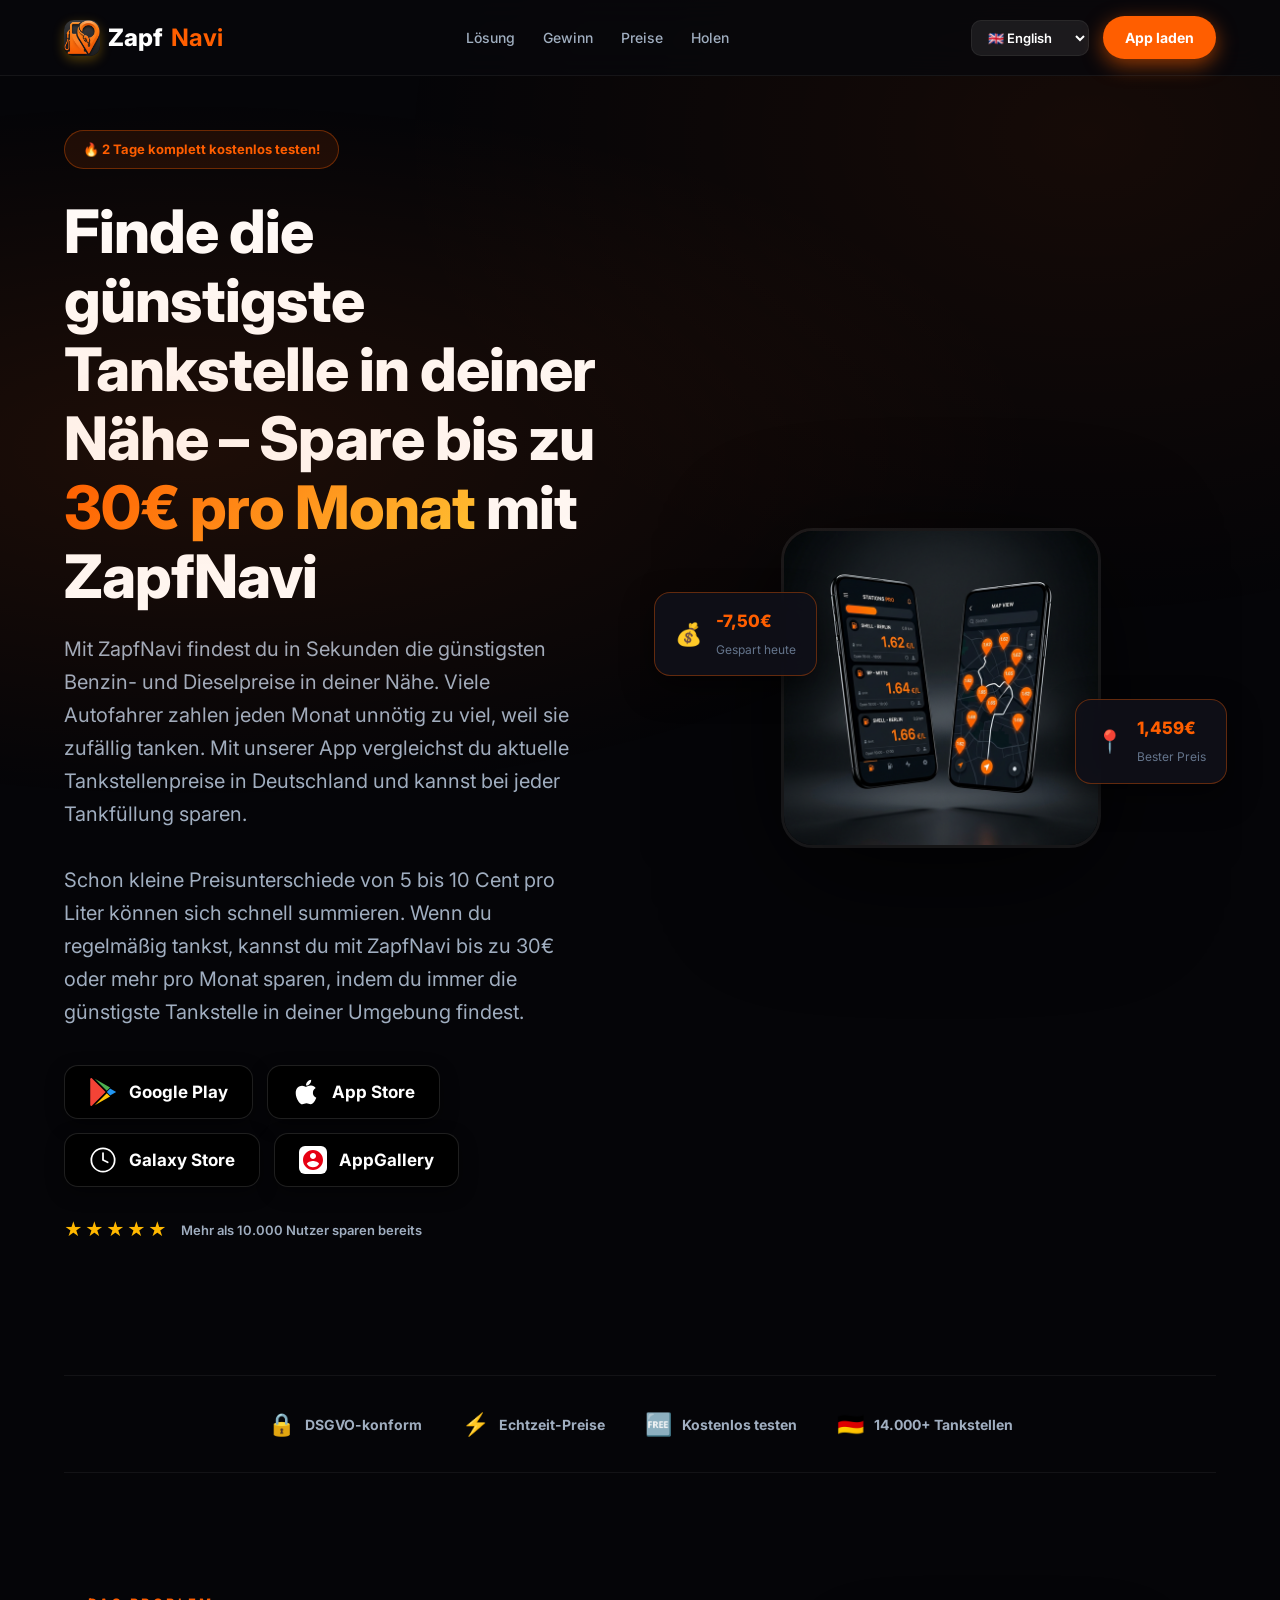
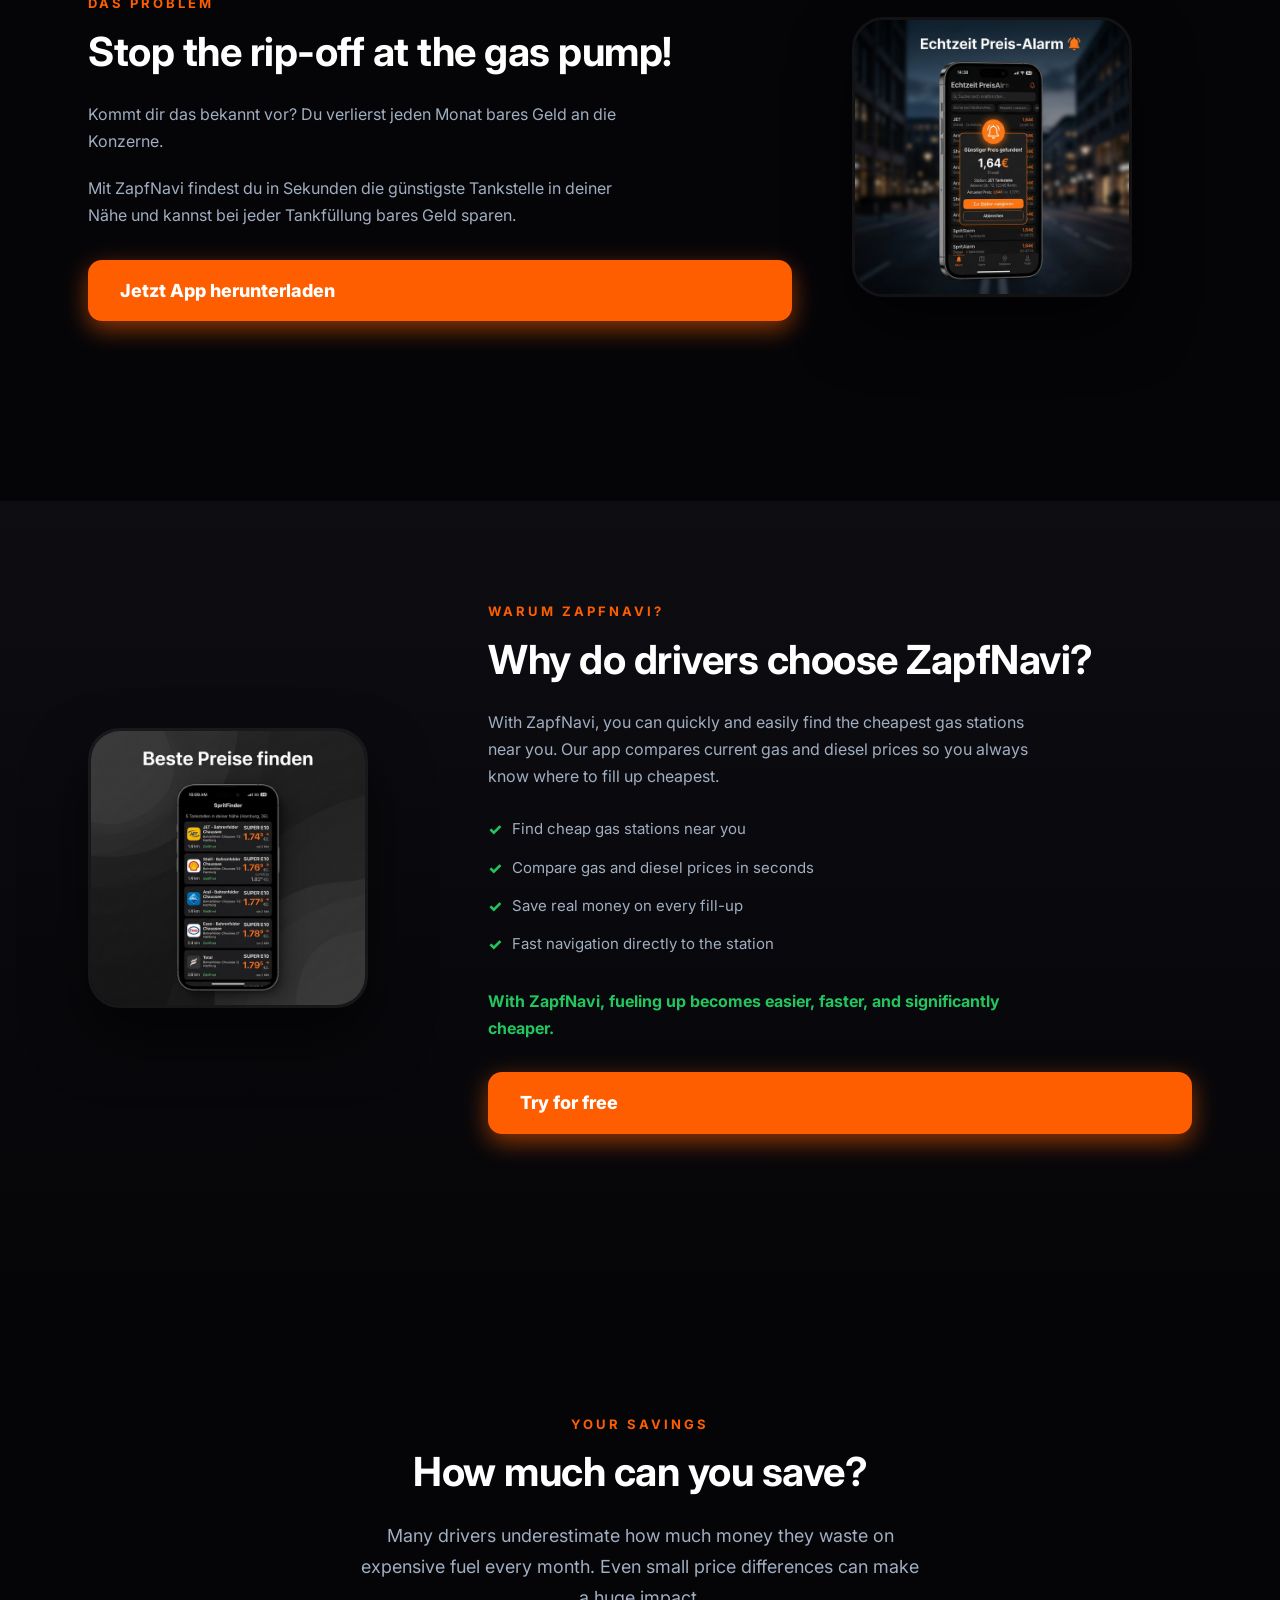
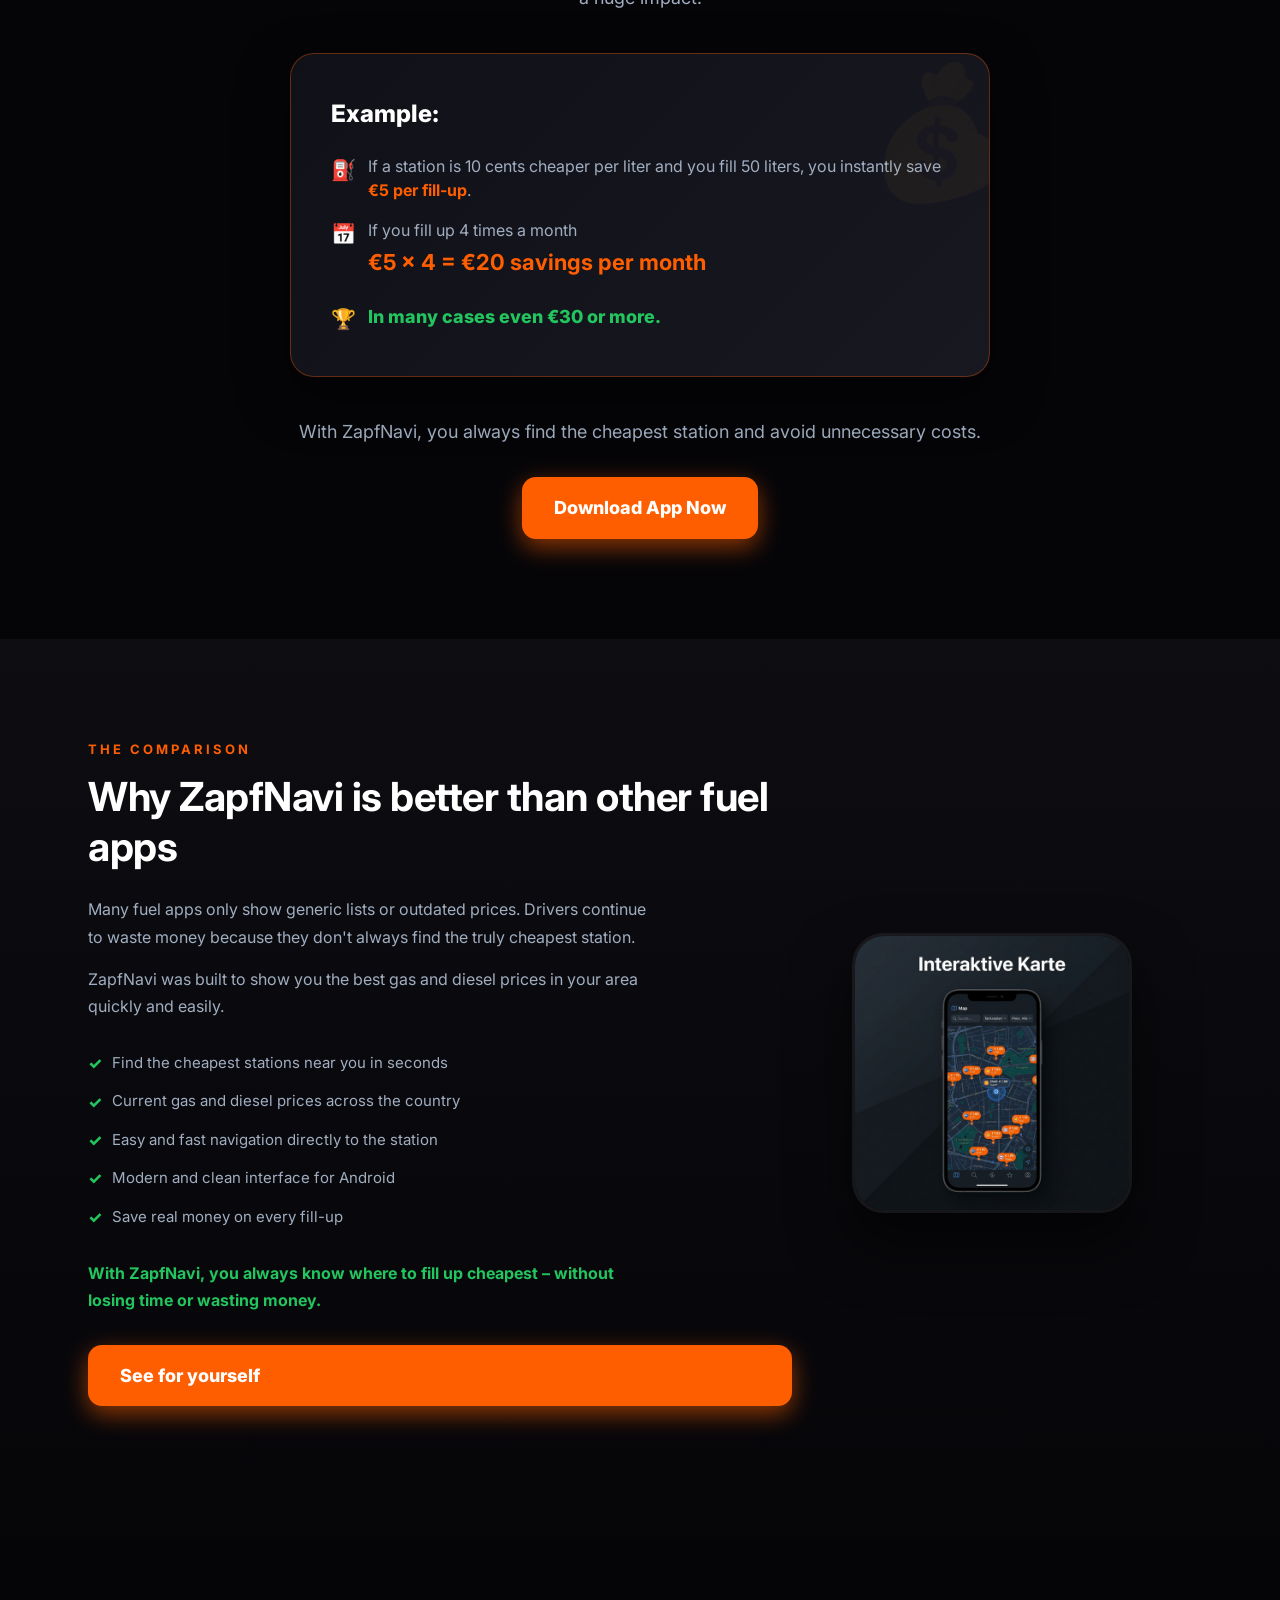
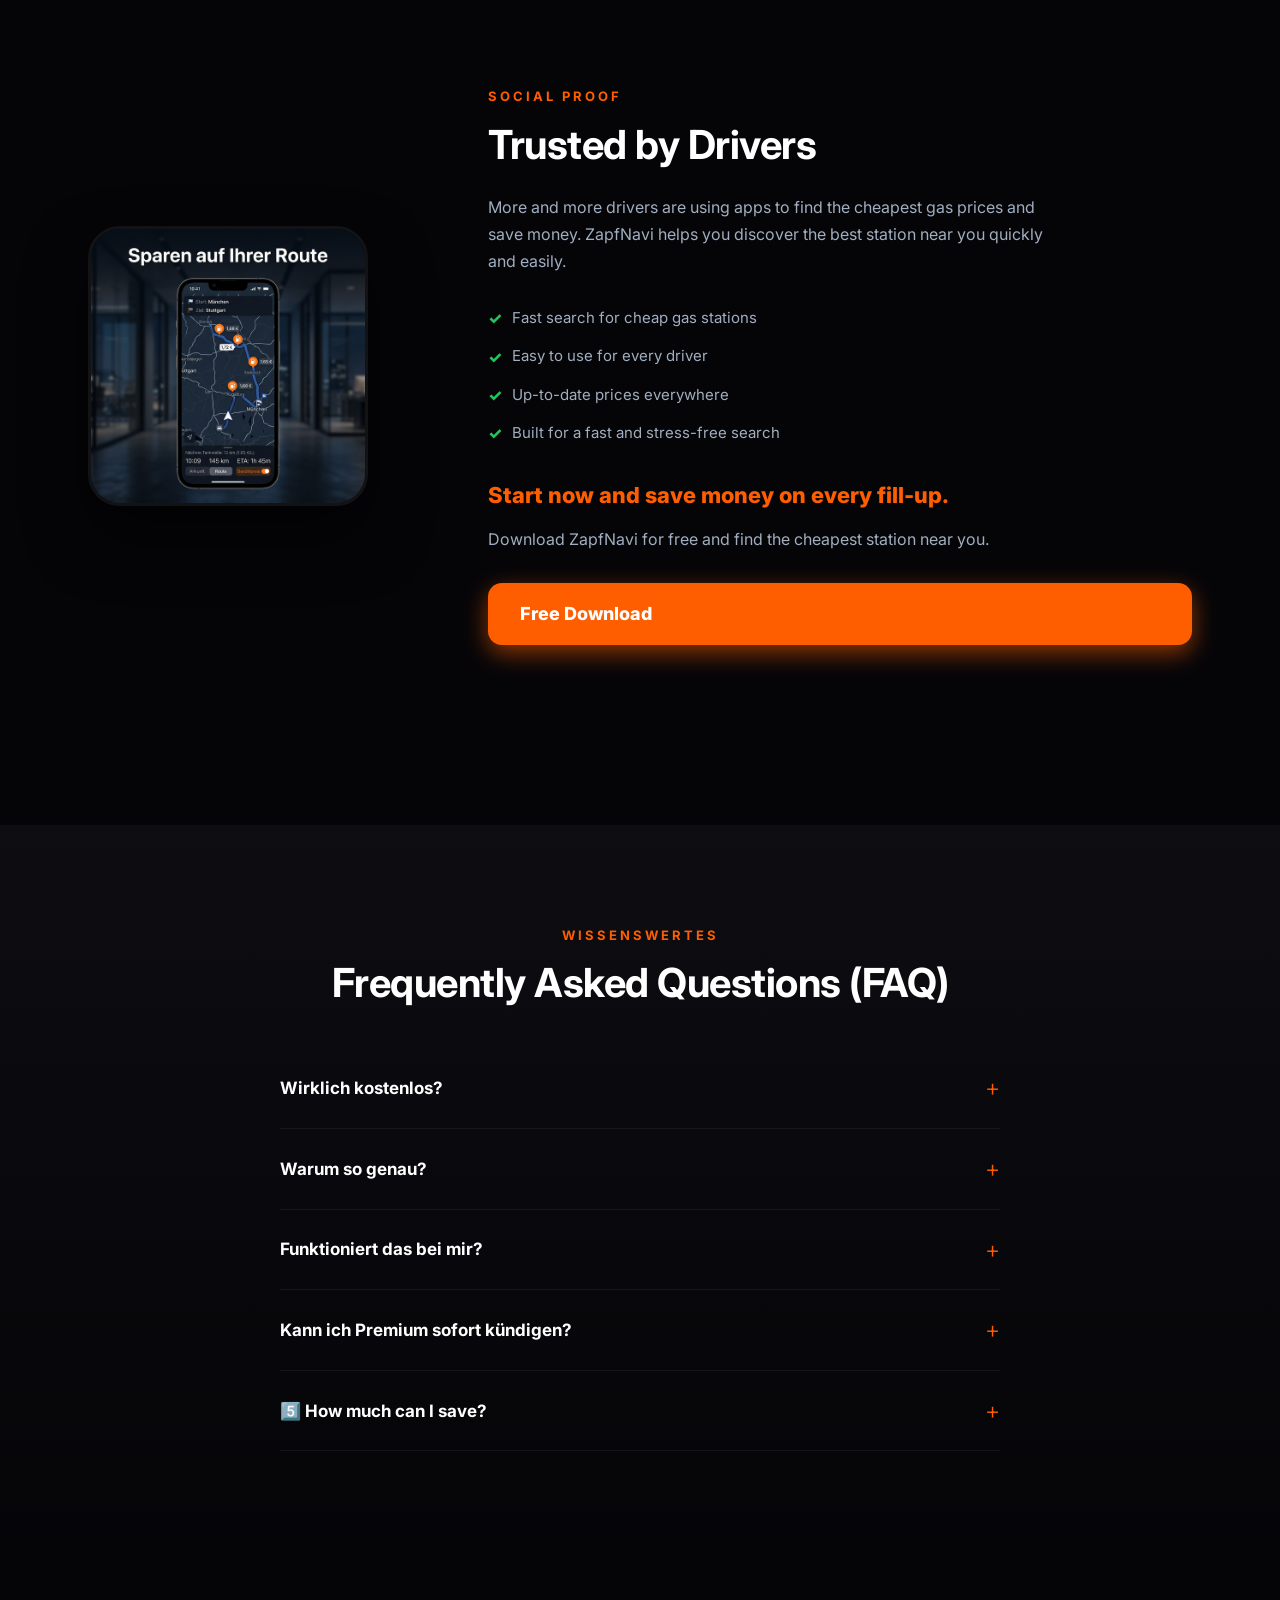
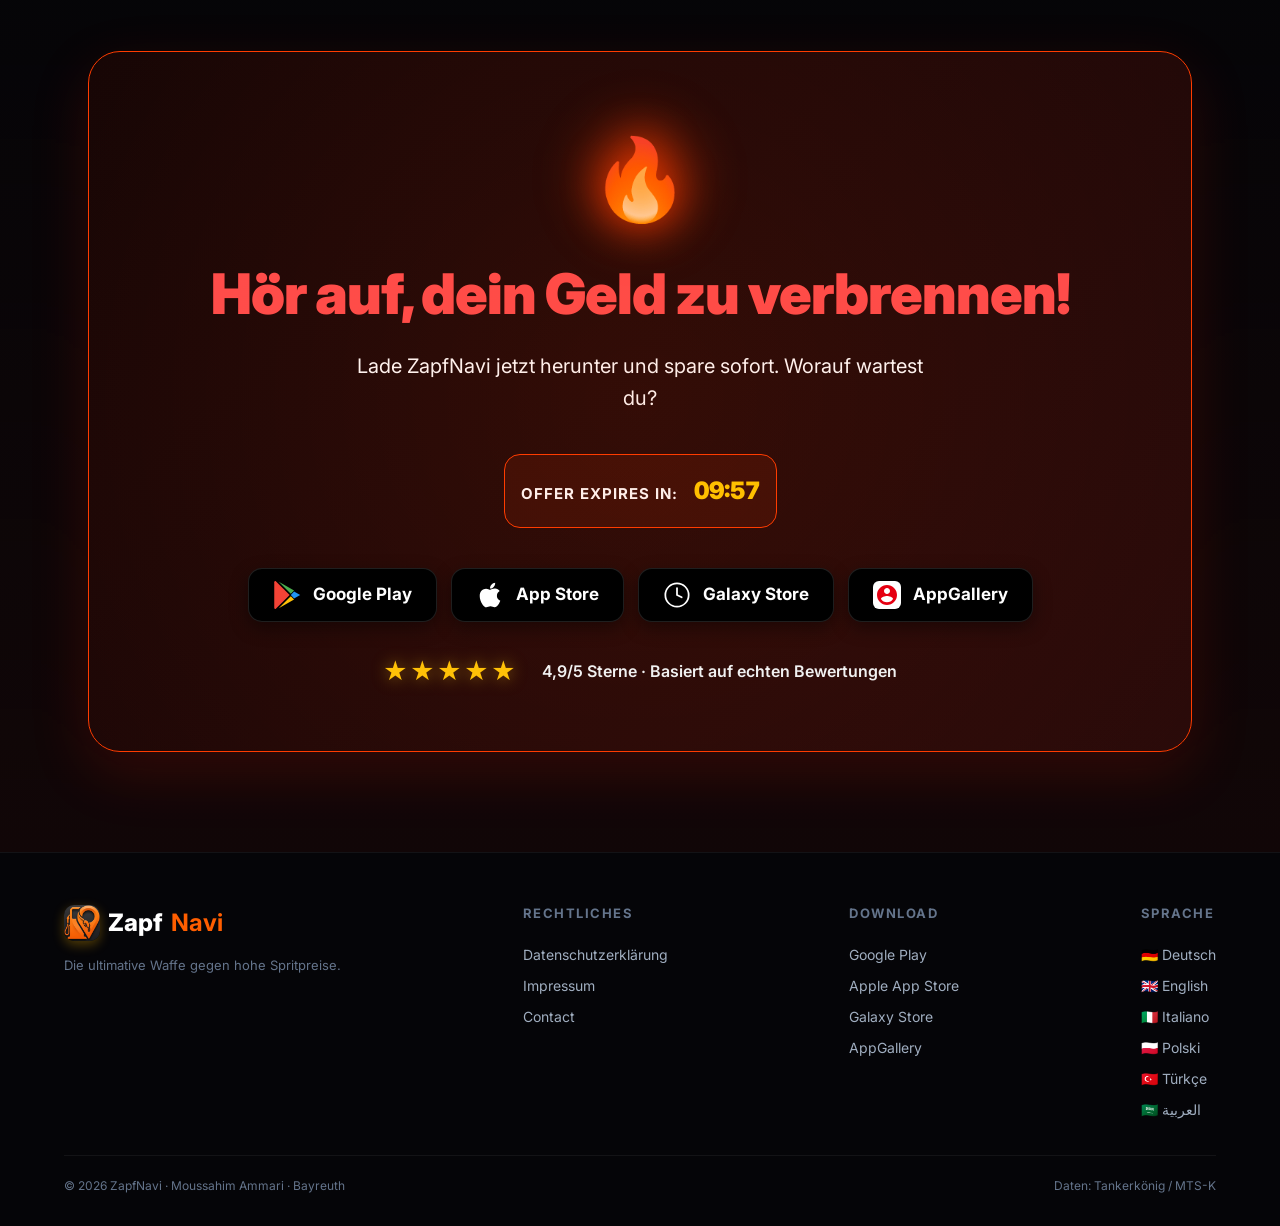
==== commit 32ca7993: "Revert Das Problem section to regular design, add fiery design and countdown to the final CTA sectio" ====
--- a/landing/index.html
+++ b/landing/index.html
@@ -81,22 +81,18 @@
     </div>
 
     <!-- ═══ DAS PROBLEM ═══ -->
-    <section class="section" id="painpoints" style="background:linear-gradient(180deg, var(--bg) 0%, rgba(255,40,0,0.05) 100%);">
-        <div class="container">
-            <div class="burn-card">
-                <div class="showcase-item showcase-reverse" style="margin-bottom:0;">
-                    <div class="showcase-img">
-                        <div class="fire-glow-img">
-                            <img src="assets/marketing/screenshot_3_alarm_v3_realistic_price_1772973517393.png" alt="Das Problem" style="max-width:280px; border-radius:32px; box-shadow:0 30px 60px rgba(255,40,0,0.4); position:relative; z-index:2;">
-                        </div>
-                    </div>
-                    <div class="showcase-body text-left-desktop">
-                        <span class="sec-label" style="color:#ff3c00; display:flex; align-items:center; gap:8px;"><span style="font-size:24px;">🔥</span> ALARM</span>
-                        <h2 class="sec-title" data-i18n="pain_t" style="margin-bottom:24px; color:#ff4d4d; font-size:clamp(32px, 5vw, 48px); line-height:1.1;">Hör auf, dein Geld zu verbrennen!</h2>
-                        <p class="sec-sub text-left-desktop" data-i18n="pain_p1" style="margin-bottom:20px; font-size:19px; color:#fff;">Kommt dir das bekannt vor? Du fährst zur nächsten Tankstelle und tankst einfach, ohne die Preise zu vergleichen. Viele Autofahrer in Deutschland <b>werfen dadurch jeden Monat unnötig Geld aus dem Fenster</b>.</p>
-                        <p class="sec-sub text-left-desktop" data-i18n="pain_p2" style="margin-bottom:30px; border-left:4px solid #ff3c00; padding-left:14px; background:rgba(255,60,0,0.1); padding:16px; border-radius:12px;">Mit ZapfNavi findest du in Sekunden die günstigste Tankstelle in deiner Nähe und sicherst dein hart verdientes Geld vor überteuerten Preisen.</p>
-                        <a href="#download" data-i18n="pain_btn" class="btn-price btn-huge pulse-infinite" style="display:inline-block;">Jetzt stoppen & herunterladen</a>
-                    </div>
+    <section class="section" id="painpoints">
+        <div class="container">
+            <div class="showcase-item showcase-reverse">
+                <div class="showcase-img">
+                    <img src="assets/marketing/screenshot_3_alarm_v3_realistic_price_1772973517393.png" alt="Das Problem" style="max-width:280px; border-radius:32px; box-shadow:0 30px 60px rgba(0,0,0,0.6);">
+                </div>
+                <div class="showcase-body text-left-desktop">
+                    <span class="sec-label">DAS PROBLEM</span>
+                    <h2 class="sec-title" data-i18n="pain_title" style="margin-bottom:24px;">Schluss mit der Abzocke an der Zapfsäule!</h2>
+                    <p class="sec-sub text-left-desktop" data-i18n="pain_sub" style="margin-bottom:20px;">Kommt dir das bekannt vor? Du fährst zur nächsten Tankstelle und tankst einfach, ohne die Preise zu vergleichen. Viele Autofahrer in Deutschland zahlen dadurch jeden Monat unnötig zu viel für Benzin oder Diesel.</p>
+                    <p class="sec-sub text-left-desktop" style="margin-bottom:30px;">Mit ZapfNavi findest du in Sekunden die günstigste Tankstelle in deiner Nähe und kannst bei jeder Tankfüllung bares Geld sparen.</p>
+                    <a href="#download" class="btn-price btn-price-primary pulse-infinite" style="display:inline-block; padding:16px 32px; font-size:18px;">Jetzt App herunterladen</a>
                 </div>
             </div>
         </div>
@@ -245,14 +241,29 @@
     </section>
 
     <!-- ═══ CTA DOWNLOAD ═══ -->
-    <section class="section" id="download">
-        <div class="cta-box">
-            <h2 data-i18n="cta_title">Jetzt App herunterladen und sofort sparen</h2>
-            <p data-i18n="cta_sub">Schließe dich über 10.000 Nutzern an, die bereits jeden Monat Geld sparen.</p>
-            <div class="store-badges" id="badges-cta" style="justify-content:center"></div>
-            <div class="hero-social" style="justify-content:center;margin-top:24px">
-                <div class="hero-stars">★★★★★</div>
-                <span data-i18n="cta_rating">4,9 Sterne · 10.000+ Downloads</span>
+    <section class="section" id="download" style="background:linear-gradient(180deg, var(--bg) 0%, rgba(255,40,0,0.05) 100%); padding-bottom:100px;">
+        <div class="container">
+            <div class="burn-card" style="text-align:center; padding:60px 20px;">
+                <div class="fire-glow-img" style="display:inline-block; margin-bottom:20px;">
+                    <span style="font-size:80px; filter:drop-shadow(0 0 20px rgba(255,60,0,0.8));">🔥</span>
+                </div>
+                <h2 data-i18n="cta_title" style="color:#ff4d4d; font-size:clamp(36px, 6vw, 56px); line-height:1.1; font-weight:900; margin-bottom:24px; letter-spacing:-1px;">Hör auf, dein Geld zu verbrennen!</h2>
+                <p data-i18n="cta_sub" style="color:#fff; font-size:20px; max-width:600px; margin:0 auto 40px; line-height:1.6;">Lade ZapfNavi jetzt herunter und spare sofort. Worauf wartest du?</p>
+                
+                <!-- URGENCY TIMER -->
+                <div style="background:rgba(255,60,0,0.1); padding:16px; border-radius:16px; border:1px solid #ff3c00; display:inline-block; margin-bottom:40px;">
+                    <span data-i18n="cta_urgency" style="color:#fff; font-weight:700; font-size:15px; text-transform:uppercase; letter-spacing:1px; margin-right:12px;">Angebot läuft ab in:</span>
+                    <span id="countdown-timer" style="color:#ffcc00; font-weight:900; font-size:24px; font-variant-numeric:tabular-nums;">10:00</span>
+                </div>
+
+                <div class="store-badges" id="badges-cta" style="justify-content:center; position:relative; z-index:2; margin-bottom:30px;">
+                    <!-- The JS will populate the badges inside standard structure. To make them pulse, they hold pulse-infinite via CSS. -->
+                </div>
+                
+                <div class="hero-social" style="justify-content:center; margin-top:24px; position:relative; z-index:2;">
+                    <div class="hero-stars" style="color:#ffc107; font-size:24px; filter:drop-shadow(0 0 8px rgba(255,193,7,0.5));">★★★★★</div>
+                    <span data-i18n="cta_rating" style="color:#f1f1f1; font-size:16px; margin-left:12px;">4,9/5 Sterne · Basiert auf echten Bewertungen</span>
+                </div>
             </div>
         </div>
     </section>
@@ -313,6 +324,26 @@
             }
         });
 
+        // COUNTDOWN TIMER
+        let minutes = 9;
+        let seconds = 59;
+        setInterval(() => {
+            const timerEl = document.getElementById('countdown-timer');
+            if(!timerEl) return;
+            seconds--;
+            if (seconds < 0) {
+                seconds = 59;
+                minutes--;
+            }
+            if (minutes < 0) {
+                minutes = 0;
+                seconds = 0;
+            }
+            const minStr = String(minutes).padStart(2, '0');
+            const secStr = String(seconds).padStart(2, '0');
+            timerEl.innerText = `${minStr}:${secStr}`;
+        }, 1000);
+
         // Store badges template
         const badgeSVGs = {
             play: `<svg viewBox="0 0 512 512" style="height:28px;width:28px" class="b-icon"><path fill="#4caf50" d="M325.3 234.3L104.6 13l280.8 161.2z"/><path fill="#f44336" d="M47 0C34 0 23 10 23 24v464c0 14 11 24 24 24l257-256z"/><path fill="#ffc107" d="M325.3 277.7L104.6 499l280.8-161.2z"/><path fill="#2196f3" d="M497 256L385.3 191.2 325.3 256l60 64.8z"/></svg>`,
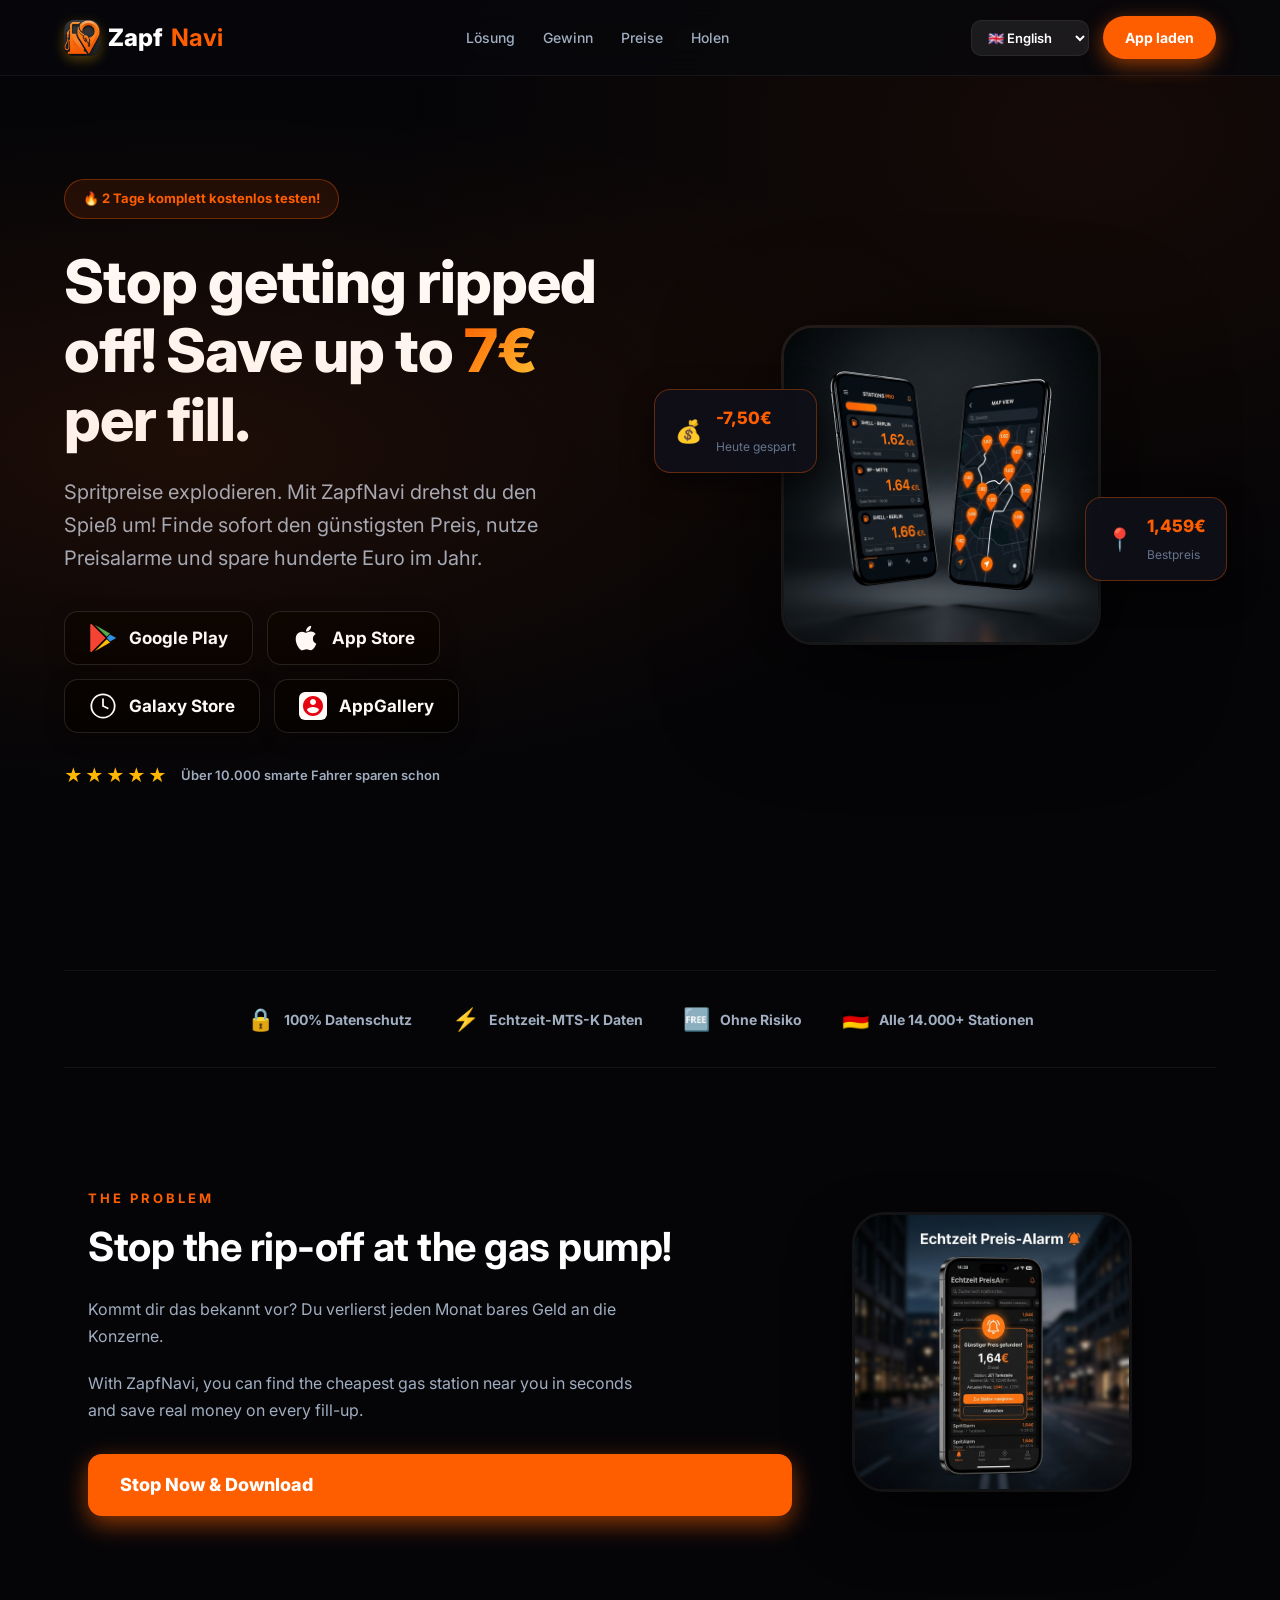
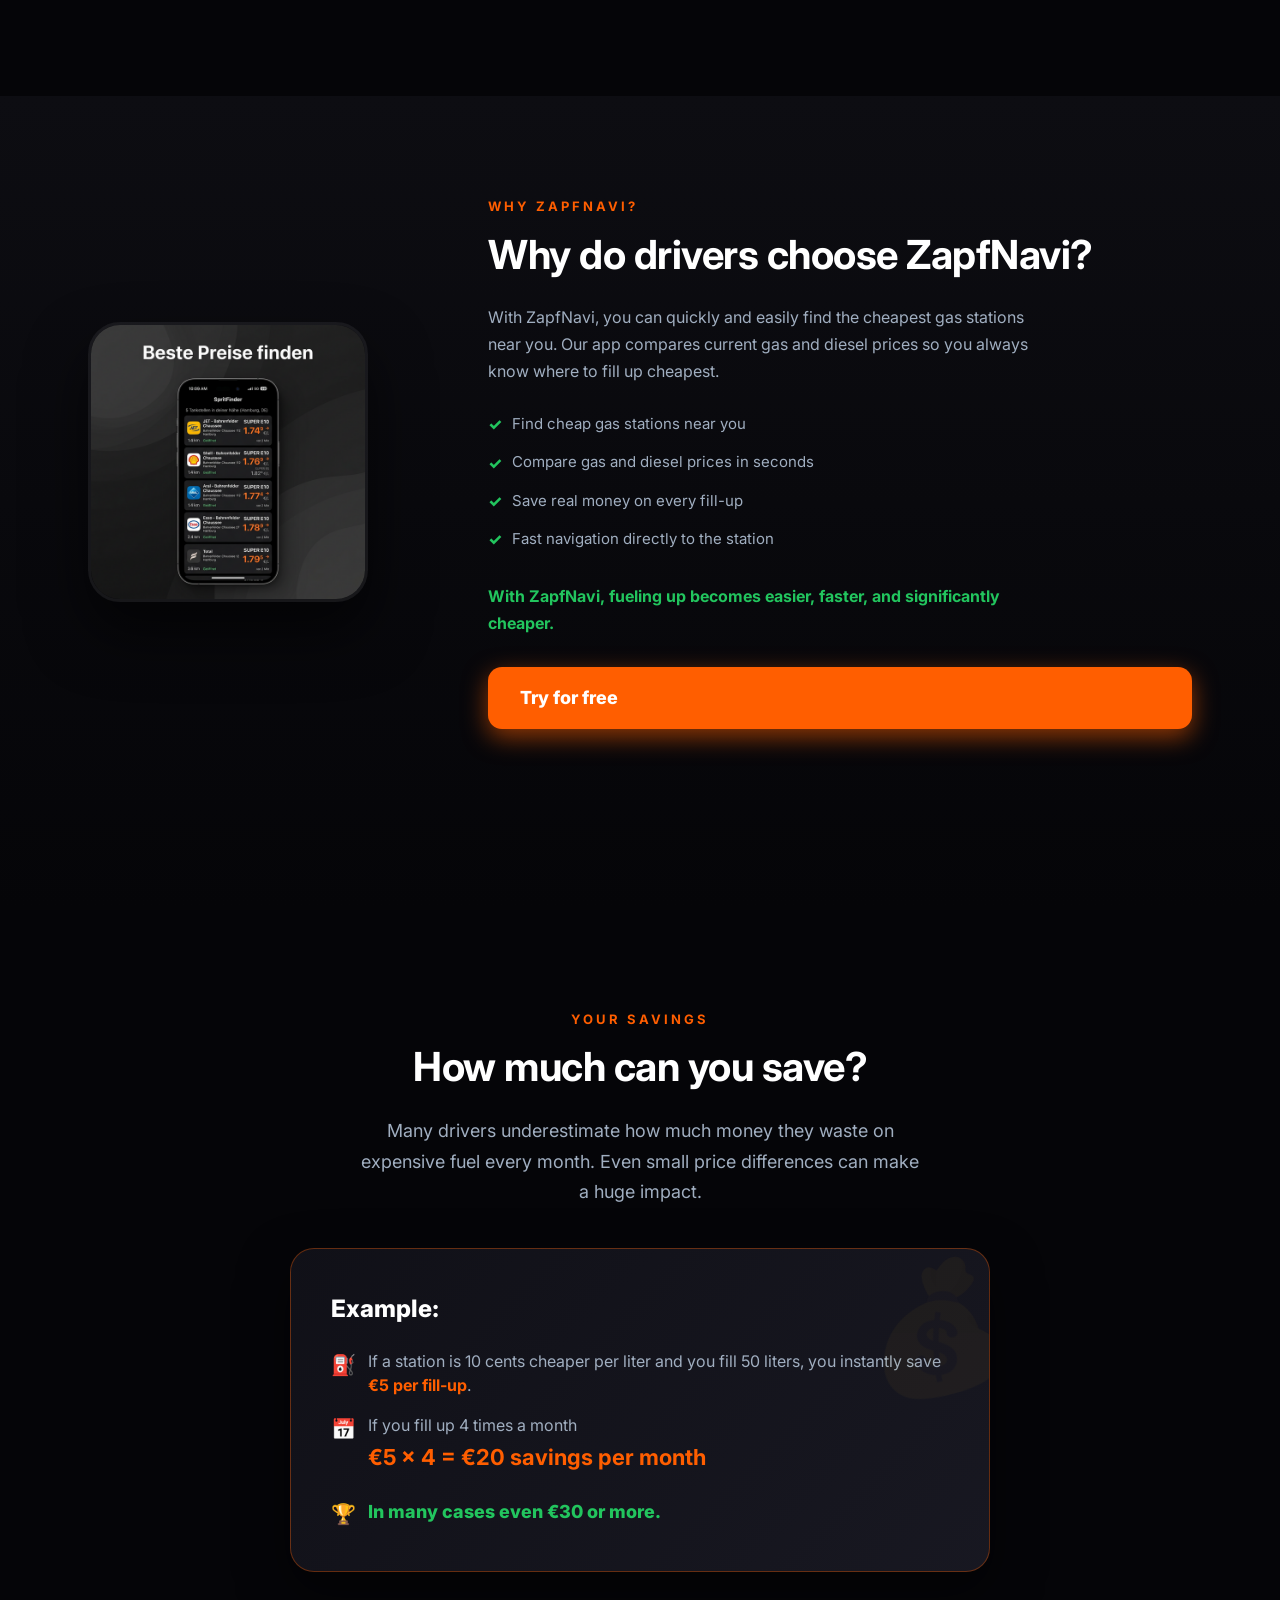
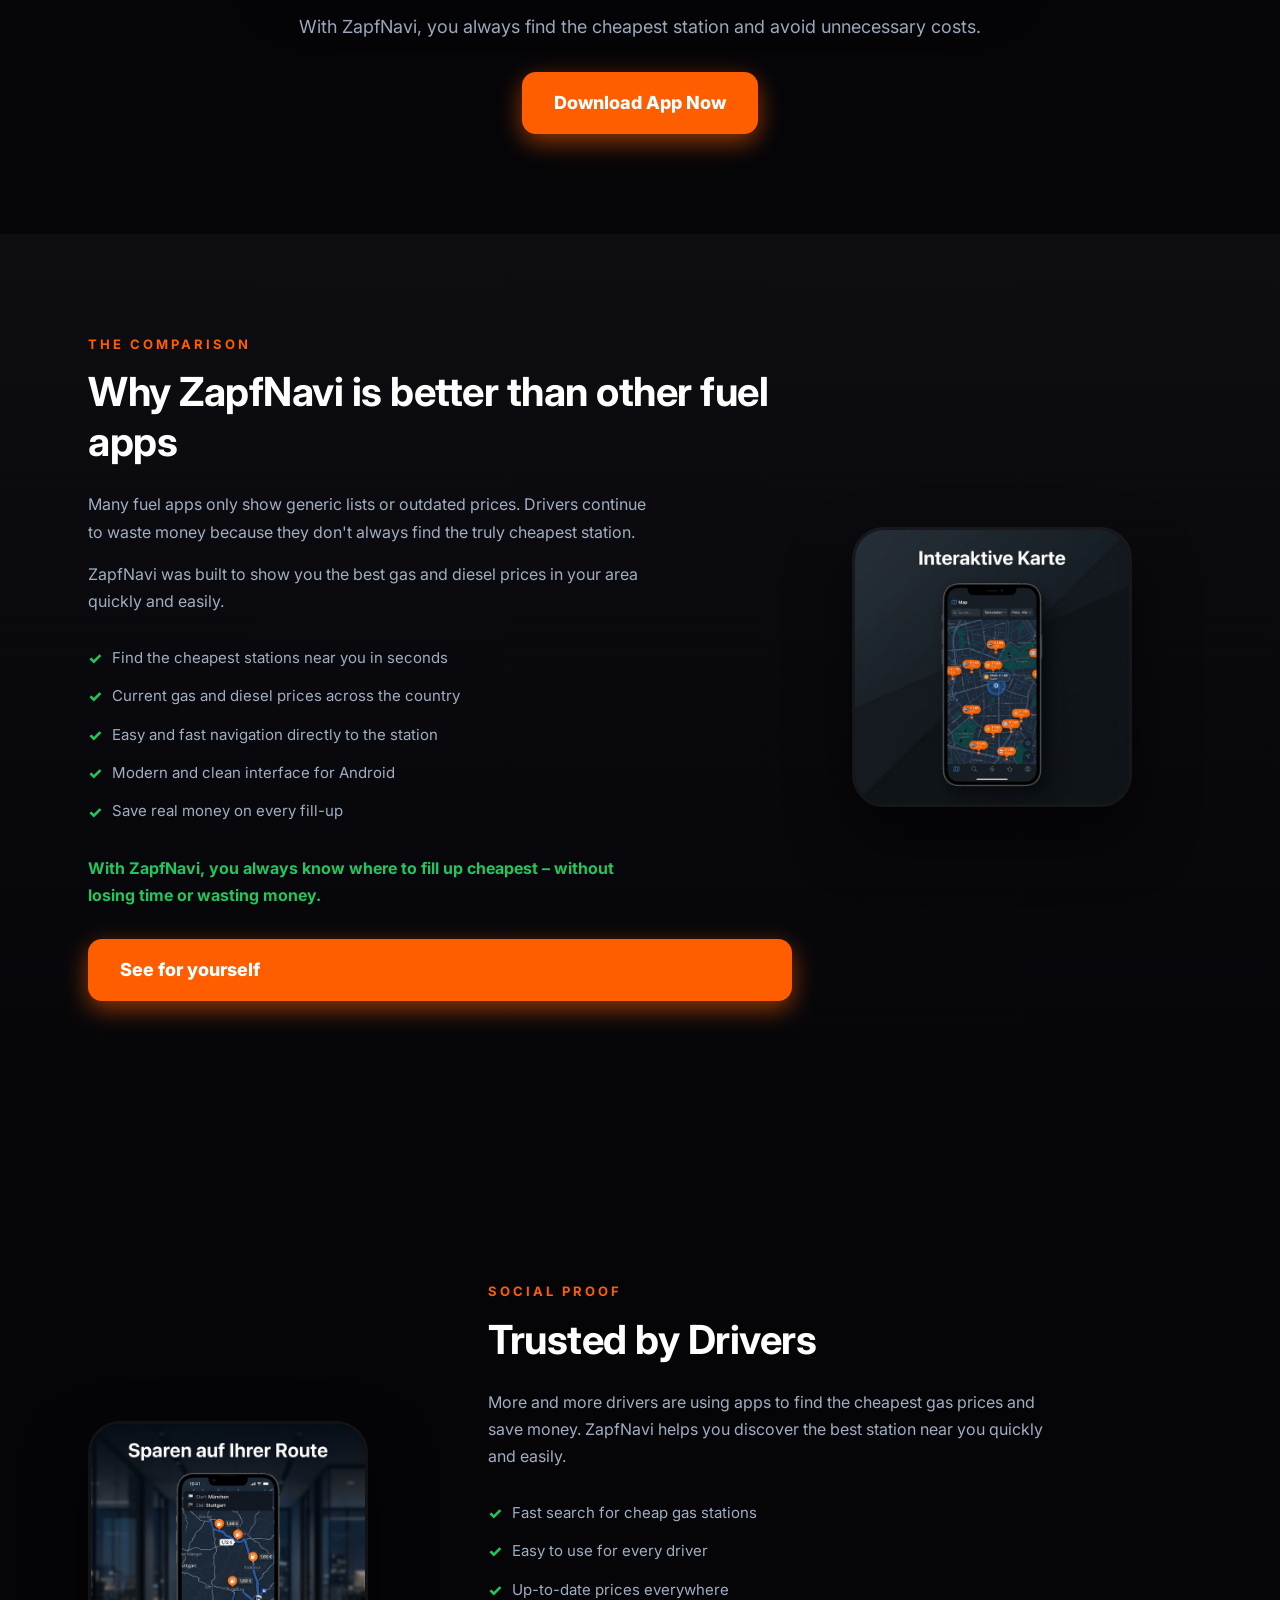
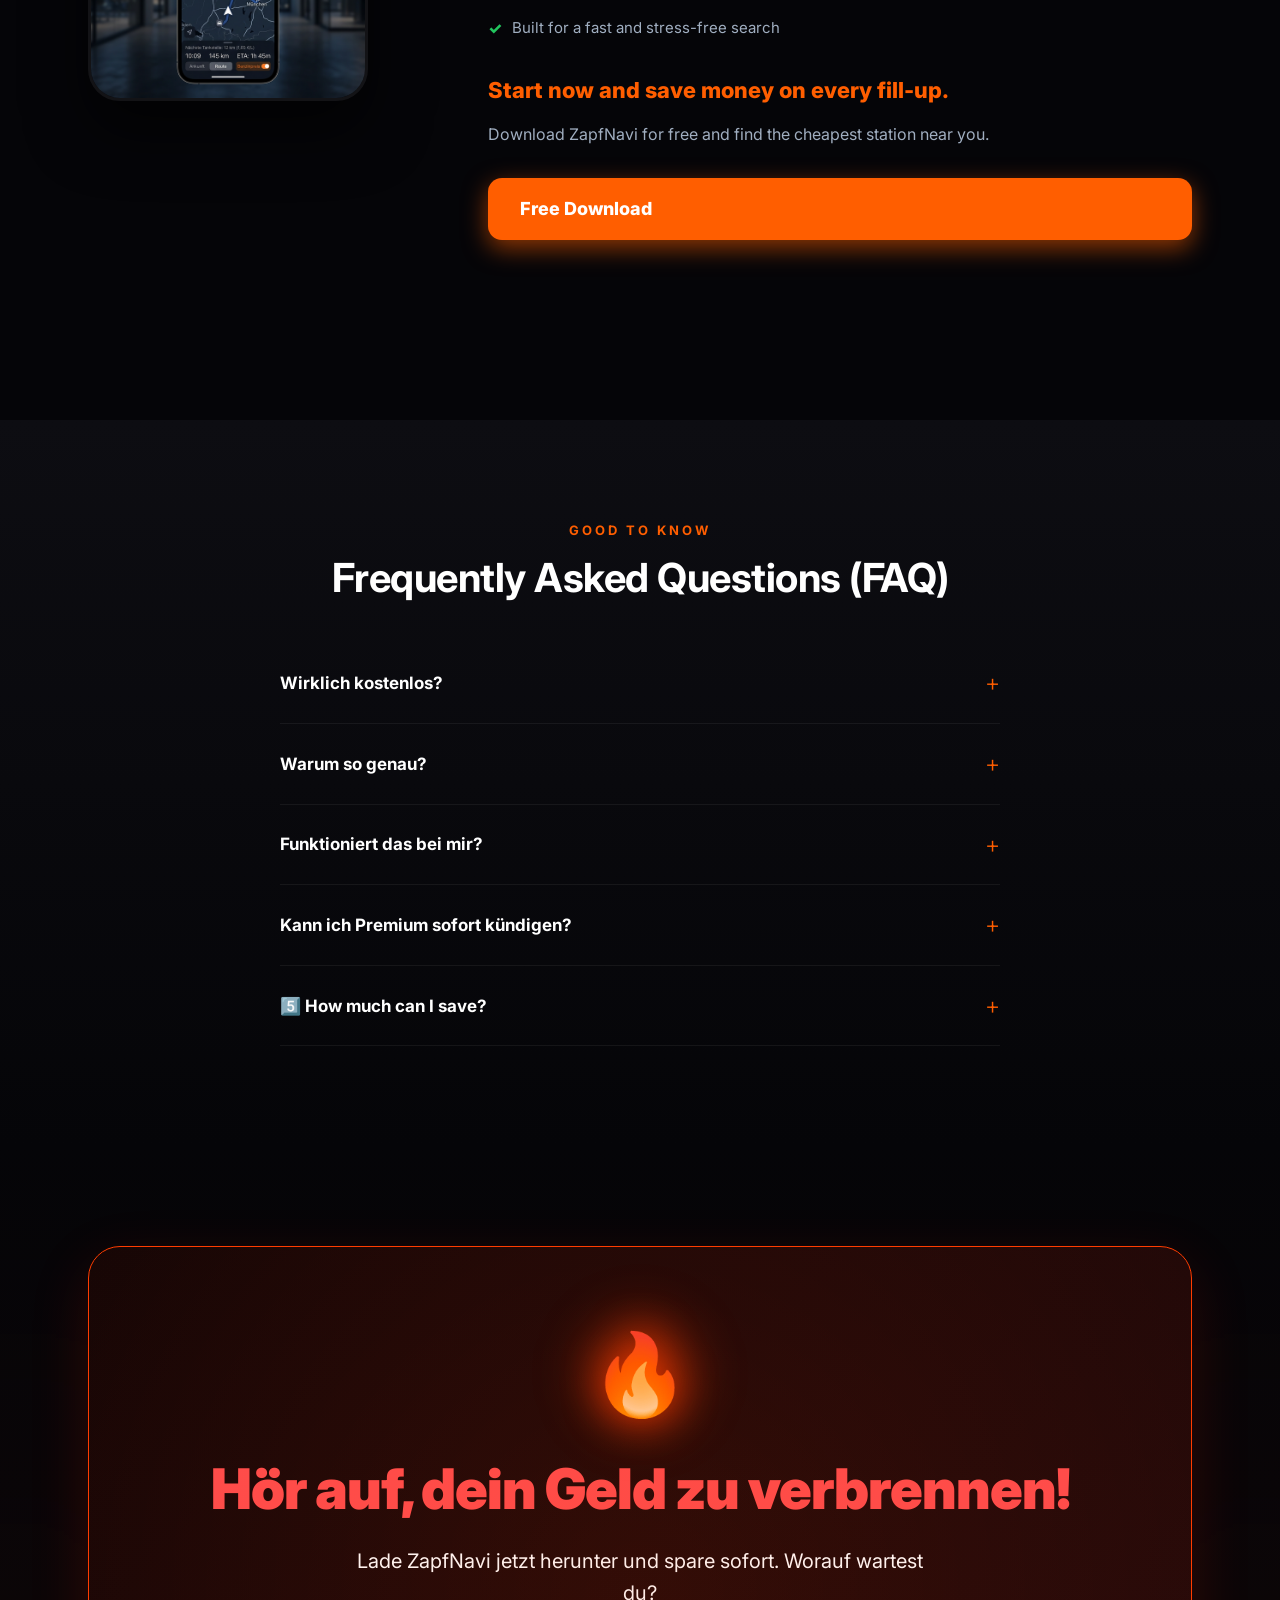
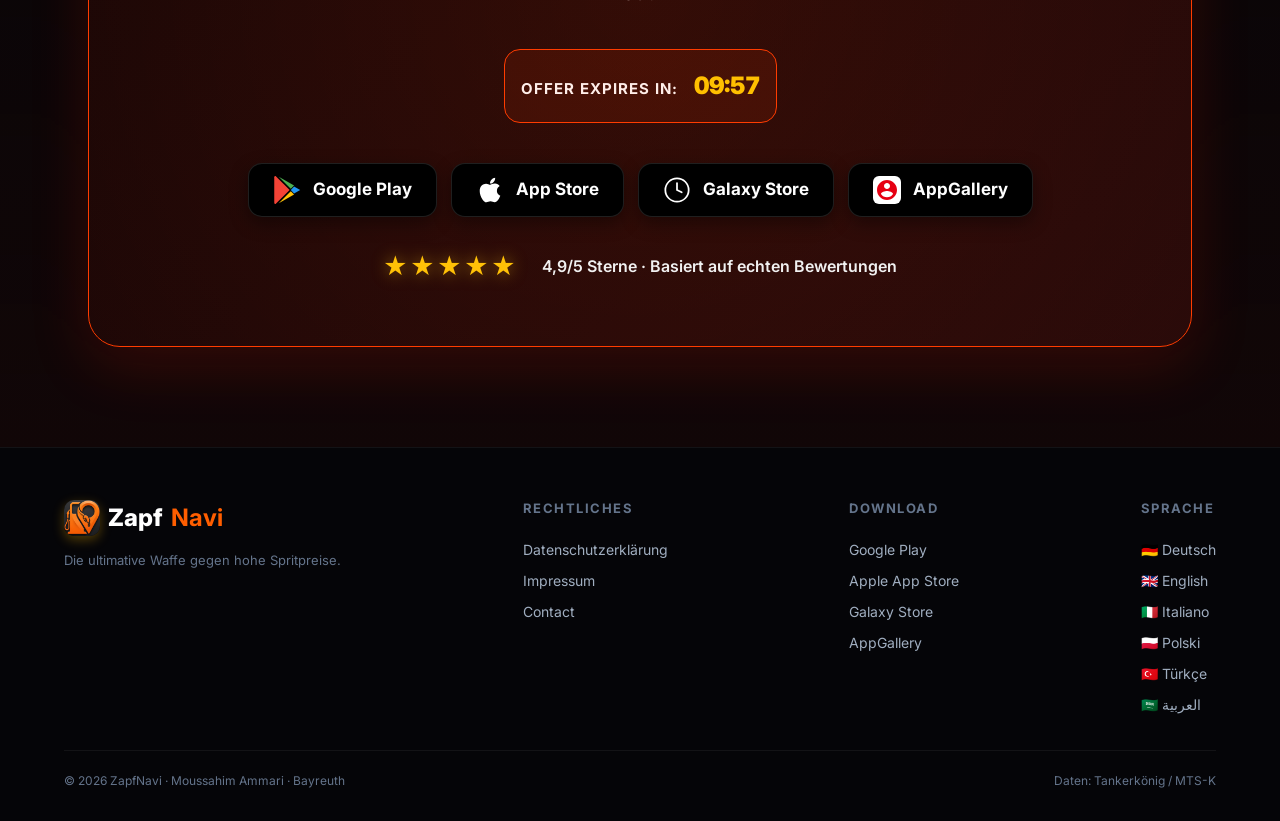
==== commit c56af213: "Comprehensive landing page optimization: perfect native translations across all languages and device" ====
--- a/landing/index.html
+++ b/landing/index.html
@@ -46,25 +46,25 @@
     <!-- ═══ HERO ═══ -->
     <section class="hero" id="hero">
         <div class="hero-text">
-            <div class="hero-badge">🔥 2 Tage komplett kostenlos testen!</div>
-            <h1>Finde die günstigste Tankstelle in deiner Nähe – Spare bis zu <span class="hl">30€ pro Monat</span> mit ZapfNavi</h1>
-            <p class="sub">Mit ZapfNavi findest du in Sekunden die günstigsten Benzin- und Dieselpreise in deiner Nähe. Viele Autofahrer zahlen jeden Monat unnötig zu viel, weil sie zufällig tanken. Mit unserer App vergleichst du aktuelle Tankstellenpreise in Deutschland und kannst bei jeder Tankfüllung sparen.<br><br>Schon kleine Preisunterschiede von 5 bis 10 Cent pro Liter können sich schnell summieren. Wenn du regelmäßig tankst, kannst du mit ZapfNavi bis zu 30€ oder mehr pro Monat sparen, indem du immer die günstigste Tankstelle in deiner Umgebung findest.</p>
+            <div class="hero-badge" data-i18n="hero_badge">🔥 2 Tage komplett kostenlos testen!</div>
+            <h1 data-i18n="hero_title">Finde die günstigste Tankstelle in deiner Nähe – Spare bis zu <span class="hl">30€ pro Monat</span> mit ZapfNavi</h1>
+            <p class="sub" data-i18n="hero_sub">Mit ZapfNavi findest du in Sekunden die günstigsten Benzin- und Dieselpreise in deiner Nähe. Viele Autofahrer zahlen jeden Monat unnötig zu viel, weil sie zufällig tanken. Mit unserer App vergleichst du aktuelle Tankstellenpreise in Deutschland und kannst bei jeder Tankfüllung sparen.<br><br>Schon kleine Preisunterschiede von 5 bis 10 Cent pro Liter können sich schnell summieren. Wenn du regelmäßig tankst, kannst du mit ZapfNavi bis zu 30€ oder mehr pro Monat sparen, indem du immer die günstigste Tankstelle in deiner Umgebung findest.</p>
             <div class="store-badges" id="badges-hero"></div>
             <div class="hero-social">
                 <div class="hero-stars">★★★★★</div>
-                <span>Mehr als 10.000 Nutzer sparen bereits</span>
+                <span data-i18n="hero_users">Mehr als 10.000 Nutzer sparen bereits</span>
             </div>
         </div>
         <div class="hero-visual">
             <img src="assets/marketing/landing_page_hero_ultra_clear_1772967988887.png" alt="ZapfNavi App" class="hero-phone">
             <div class="float-card fc-left">
                 <span class="fc-em">💰</span>
-                <div><span class="fc-val">-7,50€</span><span class="fc-lbl">Gespart heute</span>
+                <div><span class="fc-val">-7,50€</span><span class="fc-lbl" data-i18n="fc_saved">Gespart heute</span>
                 </div>
             </div>
             <div class="float-card fc-right">
                 <span class="fc-em">📍</span>
-                <div><span class="fc-val">1,459€</span><span class="fc-lbl">Bester Preis</span>
+                <div><span class="fc-val">1,459€</span><span class="fc-lbl" data-i18n="fc_best">Bester Preis</span>
                 </div>
             </div>
         </div>
@@ -73,10 +73,10 @@
     <!-- ═══ TRUST BAR ═══ -->
     <div class="section" style="padding:20px 5%">
         <div class="trust-bar">
-            <div class="trust-item"><span>🔒</span> <b>DSGVO-konform</b></div>
-            <div class="trust-item"><span>⚡</span> <b>Echtzeit-Preise</b></div>
-            <div class="trust-item"><span>🆓</span> <b>Kostenlos testen</b></div>
-            <div class="trust-item"><span>🇩🇪</span> <b>14.000+ Tankstellen</b></div>
+            <div class="trust-item"><span>🔒</span> <b data-i18n="trust_secure">DSGVO-konform</b></div>
+            <div class="trust-item"><span>⚡</span> <b data-i18n="trust_realtime">Echtzeit-Preise</b></div>
+            <div class="trust-item"><span>🆓</span> <b data-i18n="trust_free">Kostenlos testen</b></div>
+            <div class="trust-item"><span>🇩🇪</span> <b data-i18n="trust_germany">14.000+ Tankstellen</b></div>
         </div>
     </div>
 
@@ -88,11 +88,11 @@
                     <img src="assets/marketing/screenshot_3_alarm_v3_realistic_price_1772973517393.png" alt="Das Problem" style="max-width:280px; border-radius:32px; box-shadow:0 30px 60px rgba(0,0,0,0.6);">
                 </div>
                 <div class="showcase-body text-left-desktop">
-                    <span class="sec-label">DAS PROBLEM</span>
+                    <span class="sec-label" data-i18n="pain_l">DAS PROBLEM</span>
                     <h2 class="sec-title" data-i18n="pain_title" style="margin-bottom:24px;">Schluss mit der Abzocke an der Zapfsäule!</h2>
                     <p class="sec-sub text-left-desktop" data-i18n="pain_sub" style="margin-bottom:20px;">Kommt dir das bekannt vor? Du fährst zur nächsten Tankstelle und tankst einfach, ohne die Preise zu vergleichen. Viele Autofahrer in Deutschland zahlen dadurch jeden Monat unnötig zu viel für Benzin oder Diesel.</p>
-                    <p class="sec-sub text-left-desktop" style="margin-bottom:30px;">Mit ZapfNavi findest du in Sekunden die günstigste Tankstelle in deiner Nähe und kannst bei jeder Tankfüllung bares Geld sparen.</p>
-                    <a href="#download" class="btn-price btn-price-primary pulse-infinite" style="display:inline-block; padding:16px 32px; font-size:18px;">Jetzt App herunterladen</a>
+                    <p class="sec-sub text-left-desktop" data-i18n="pain_sub2" style="margin-bottom:30px;">Mit ZapfNavi findest du in Sekunden die günstigste Tankstelle in deiner Nähe und kannst bei jeder Tankfüllung bares Geld sparen.</p>
+                    <a href="#download" data-i18n="pain_btn" class="btn-price btn-price-primary pulse-infinite" style="display:inline-block; padding:16px 32px; font-size:18px;">Jetzt App herunterladen</a>
                 </div>
             </div>
         </div>
@@ -106,7 +106,7 @@
                     <img src="assets/marketing/screenshot_1_comparison_v2_clear_1772968005962.png" alt="Warum ZapfNavi" style="max-width:280px; border-radius:32px; box-shadow:0 30px 60px rgba(0,0,0,0.6);">
                 </div>
                 <div class="showcase-body text-left-desktop">
-                    <span class="sec-label">WARUM ZAPFNAVI?</span>
+                    <span class="sec-label" data-i18n="why_l">WARUM ZAPFNAVI?</span>
                     <h2 class="sec-title" data-i18n="why_t" style="margin-bottom:24px;">Warum entscheiden sich Autofahrer für ZapfNavi?</h2>
                     <p class="sec-sub text-left-desktop" data-i18n="why_p1" style="margin-bottom:20px;">Mit ZapfNavi findest du schnell und einfach die günstigsten Tankstellen in deiner Nähe. Unsere App vergleicht aktuelle Benzin- und Dieselpreise in Deutschland, damit du immer weißt, wo du am günstigsten tanken kannst.</p>
                     <ul class="feat-list" style="margin-bottom:24px;">
@@ -212,7 +212,7 @@
     <section class="section section-alt" id="faq">
         <div class="container">
             <div class="sec-center">
-                <span class="sec-label">WISSENSWERTES</span>
+                <span class="sec-label" data-i18n="faq_l">WISSENSWERTES</span>
                 <h2 class="sec-title" data-i18n="faq_t">Häufig gestellte Fragen (FAQ)</h2>
             </div>
             <div class="faq-list">
@@ -282,7 +282,7 @@
                 <a href="kontakt.html" data-i18n="footer_contact">Kontakt</a>
             </div>
             <div class="footer-col">
-                <h4>Download</h4>
+                <h4 data-i18n="footer_dl_title">Download</h4>
                 <a href="#download">Google Play</a>
                 <a href="#download">Apple App Store</a>
                 <a href="#download">Galaxy Store</a>
--- a/landing/styles.css
+++ b/landing/styles.css
@@ -163,7 +163,8 @@
 .hidden{display:none!important}
 
 /* FIERY DESIGN & ANIMATIONS */
-.burn-card{background:linear-gradient(135deg, rgba(20,5,5,0.9) 0%, rgba(40,10,10,0.95) 100%); border:1px solid #ff3c00; border-radius:32px; padding:40px; box-shadow:0 20px 60px rgba(255,40,0,0.15); position:relative; overflow:hidden;}
+.burn-card{background:linear-gradient(135deg, rgba(20,5,5,0.9) 0%, rgba(40,10,10,0.95) 100%); border:1px solid #ff3c00; border-radius:32px; padding:60px 40px; box-shadow:0 20px 60px rgba(255,40,0,0.15); position:relative; overflow:hidden;}
+@media(max-width:600px){.burn-card{padding:40px 20px; border-radius:24px;} .btn-huge, .pulse-infinite{width:100%; box-sizing:border-box;}}
 .burn-card::before{content:''; position:absolute; top:-50%; left:-50%; width:200%; height:200%; background:radial-gradient(circle at center, rgba(255,60,0,0.1), transparent 60%); pointer-events:none;}
 .fire-glow-img{position:relative;}
 .fire-glow-img::after{content:''; position:absolute; inset:-20px; background:radial-gradient(circle, rgba(255,60,0,0.6) 0%, transparent 70%); z-index:1; filter:blur(20px); animation:fire-pulse 3s infinite alternate;}
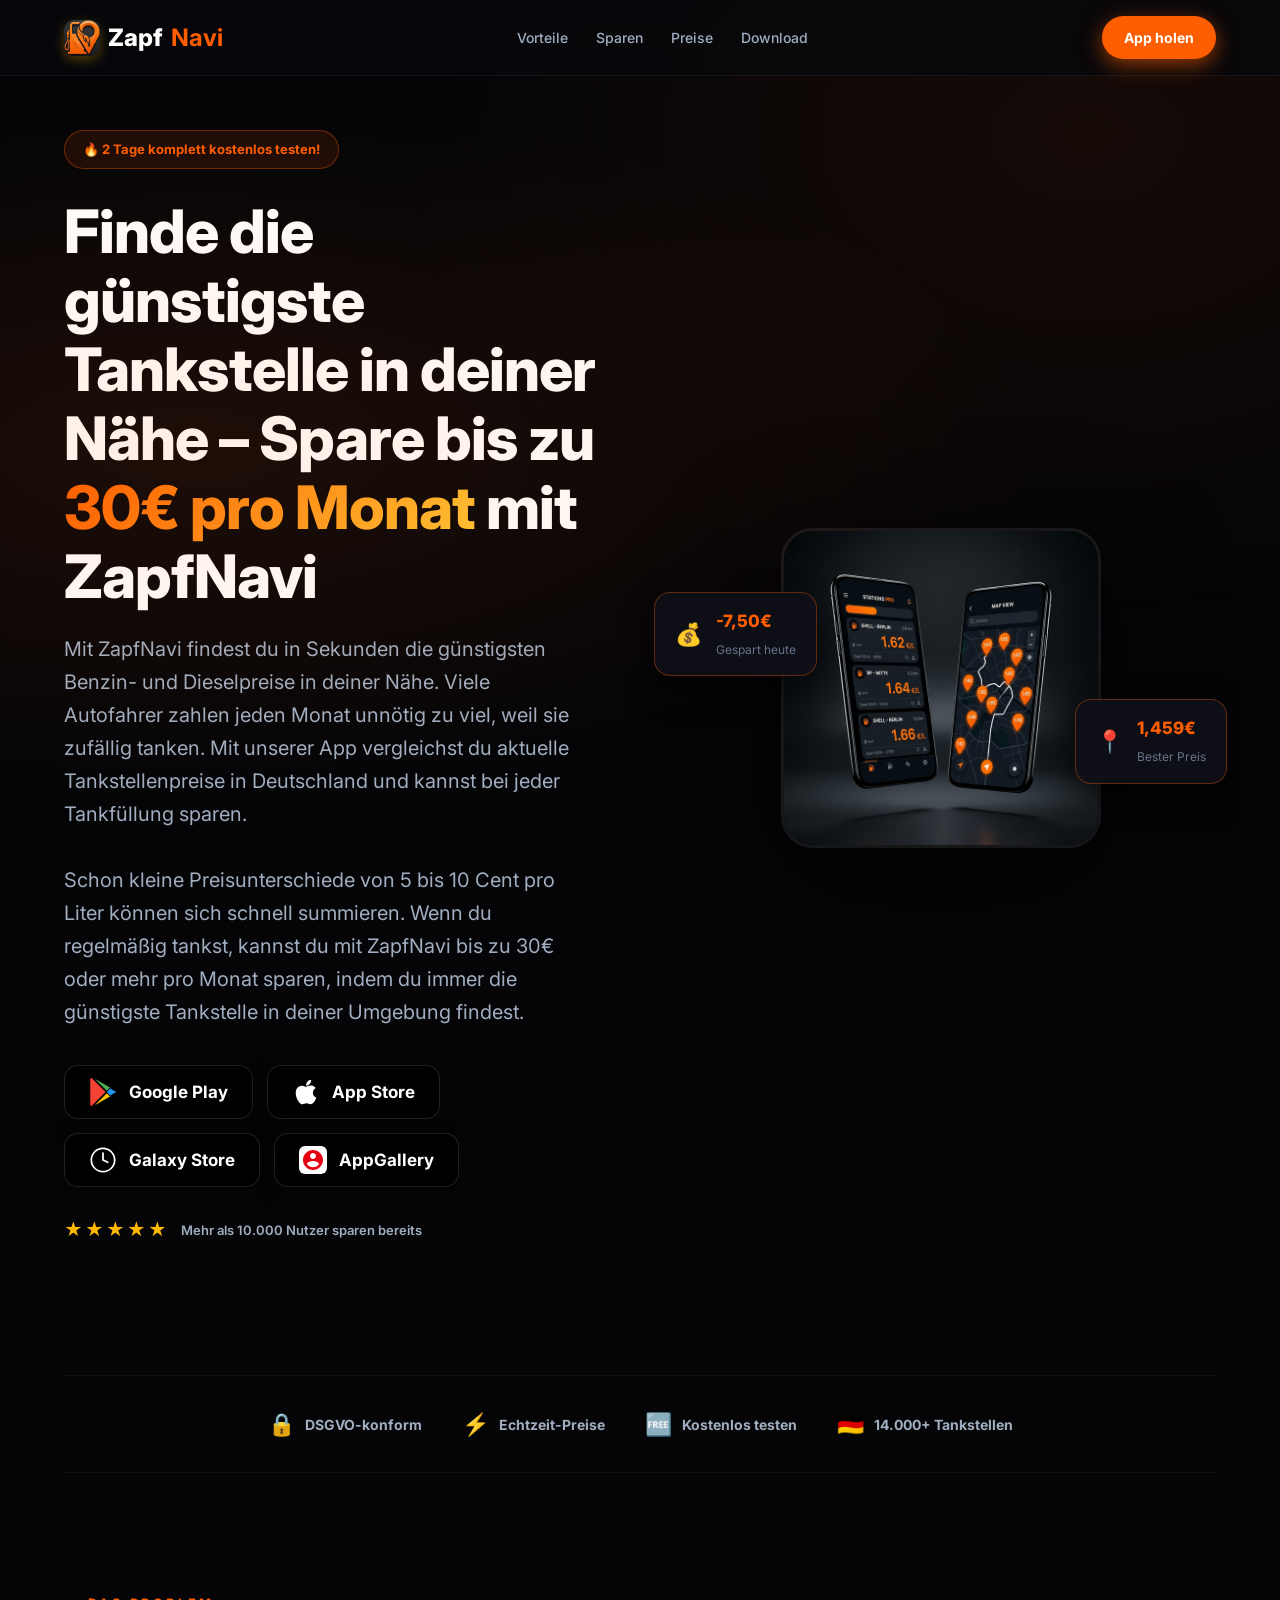
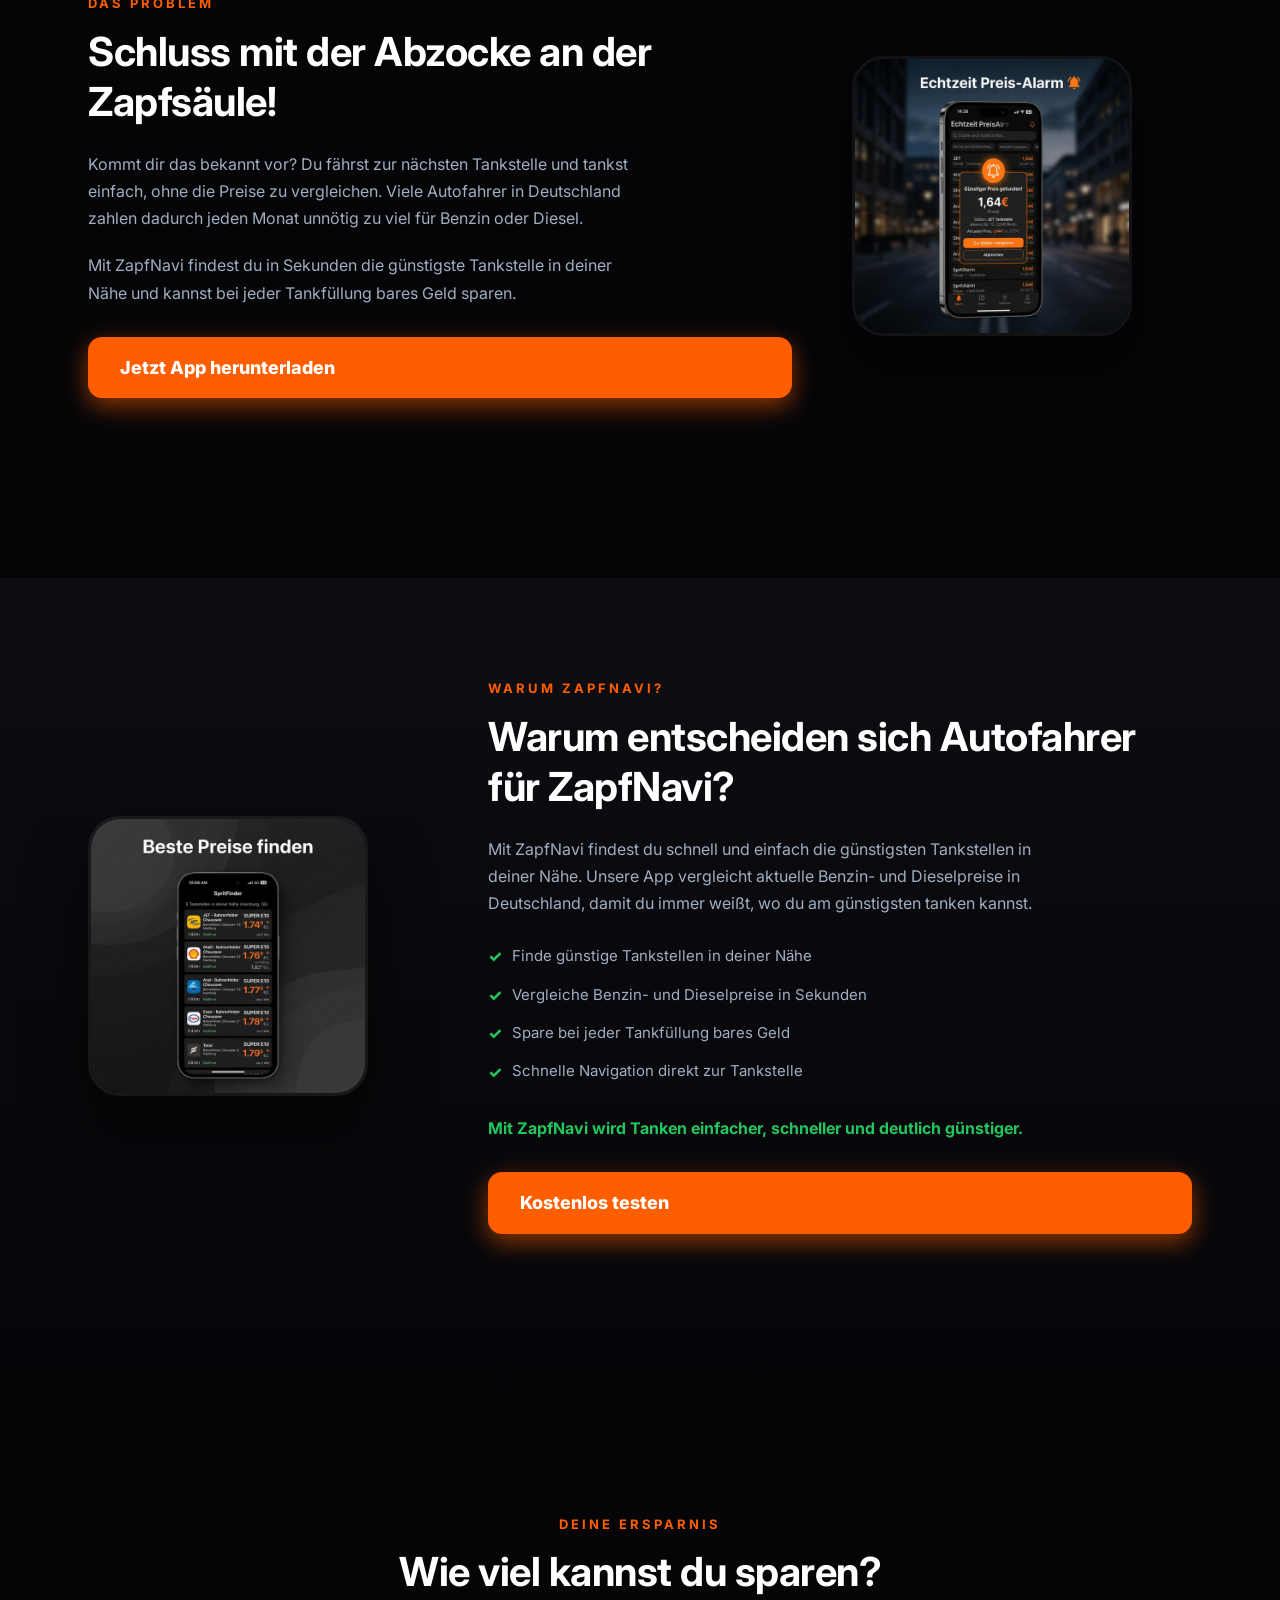
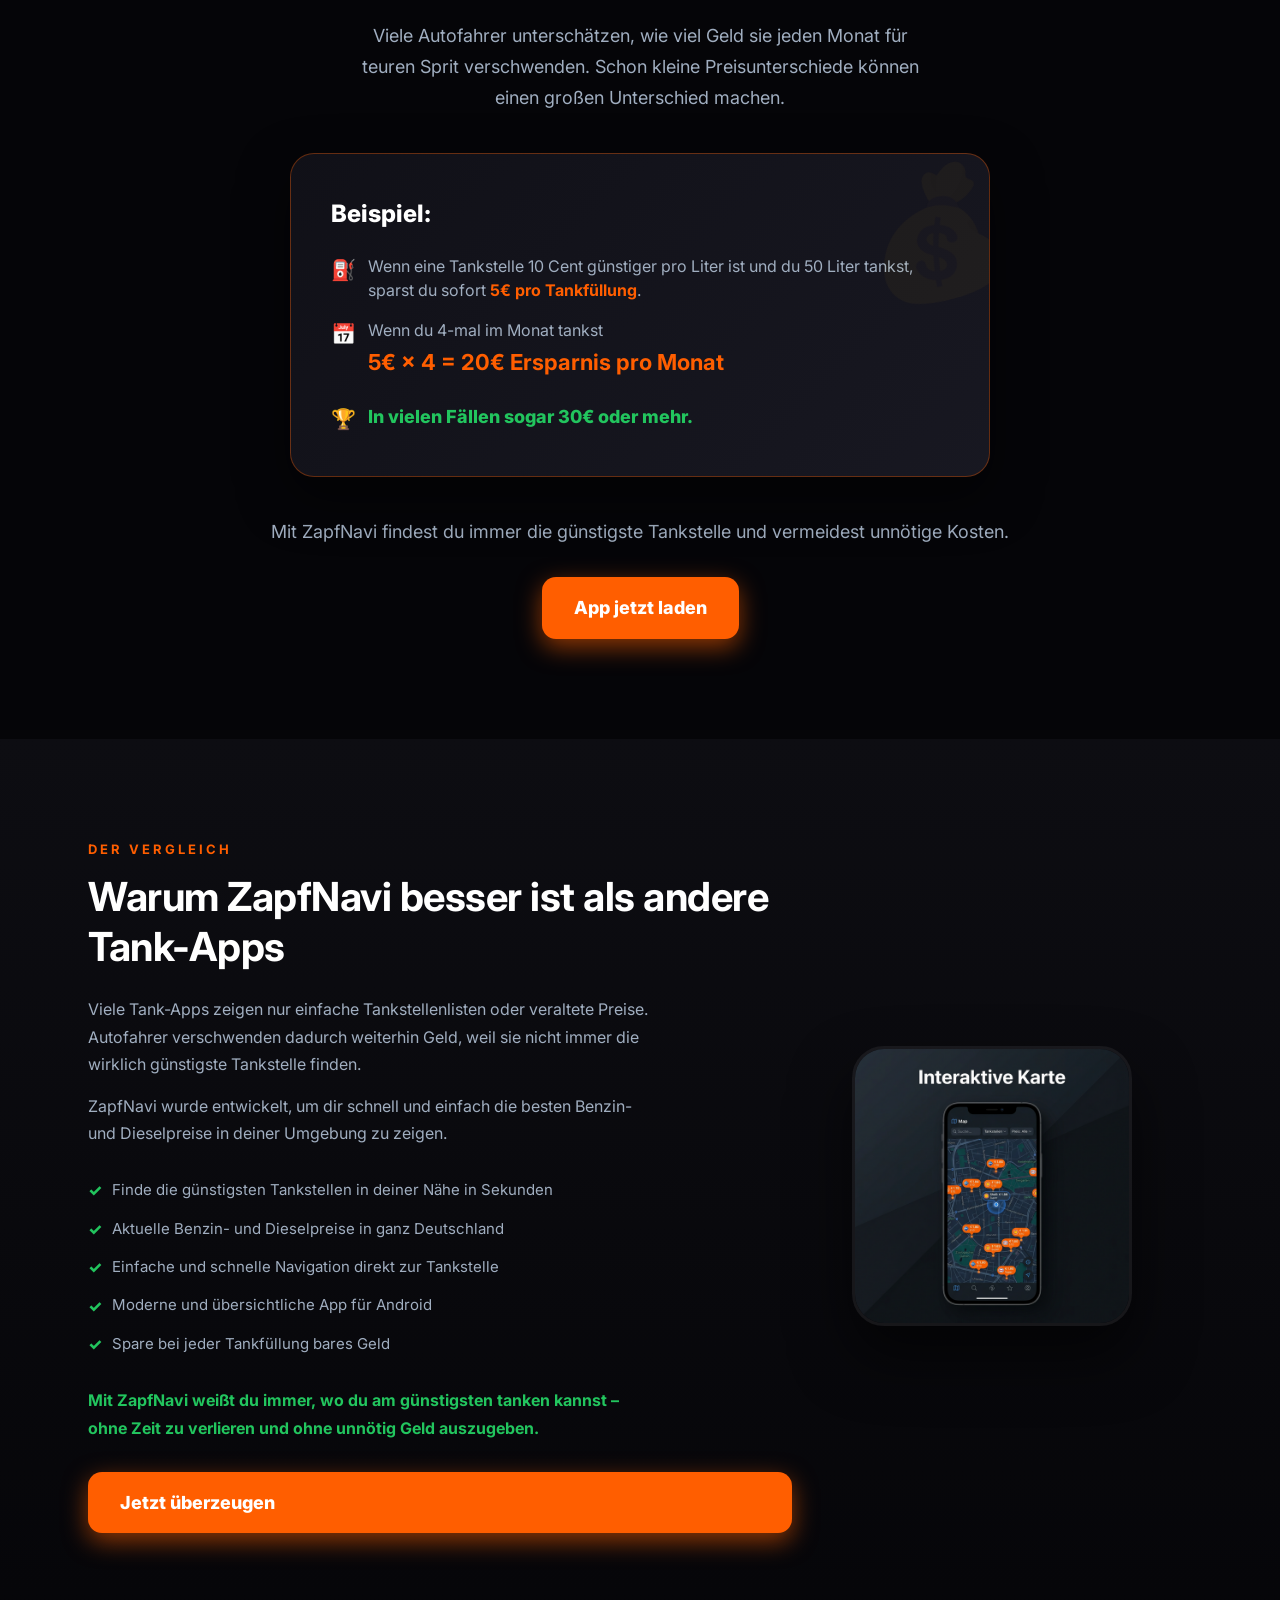
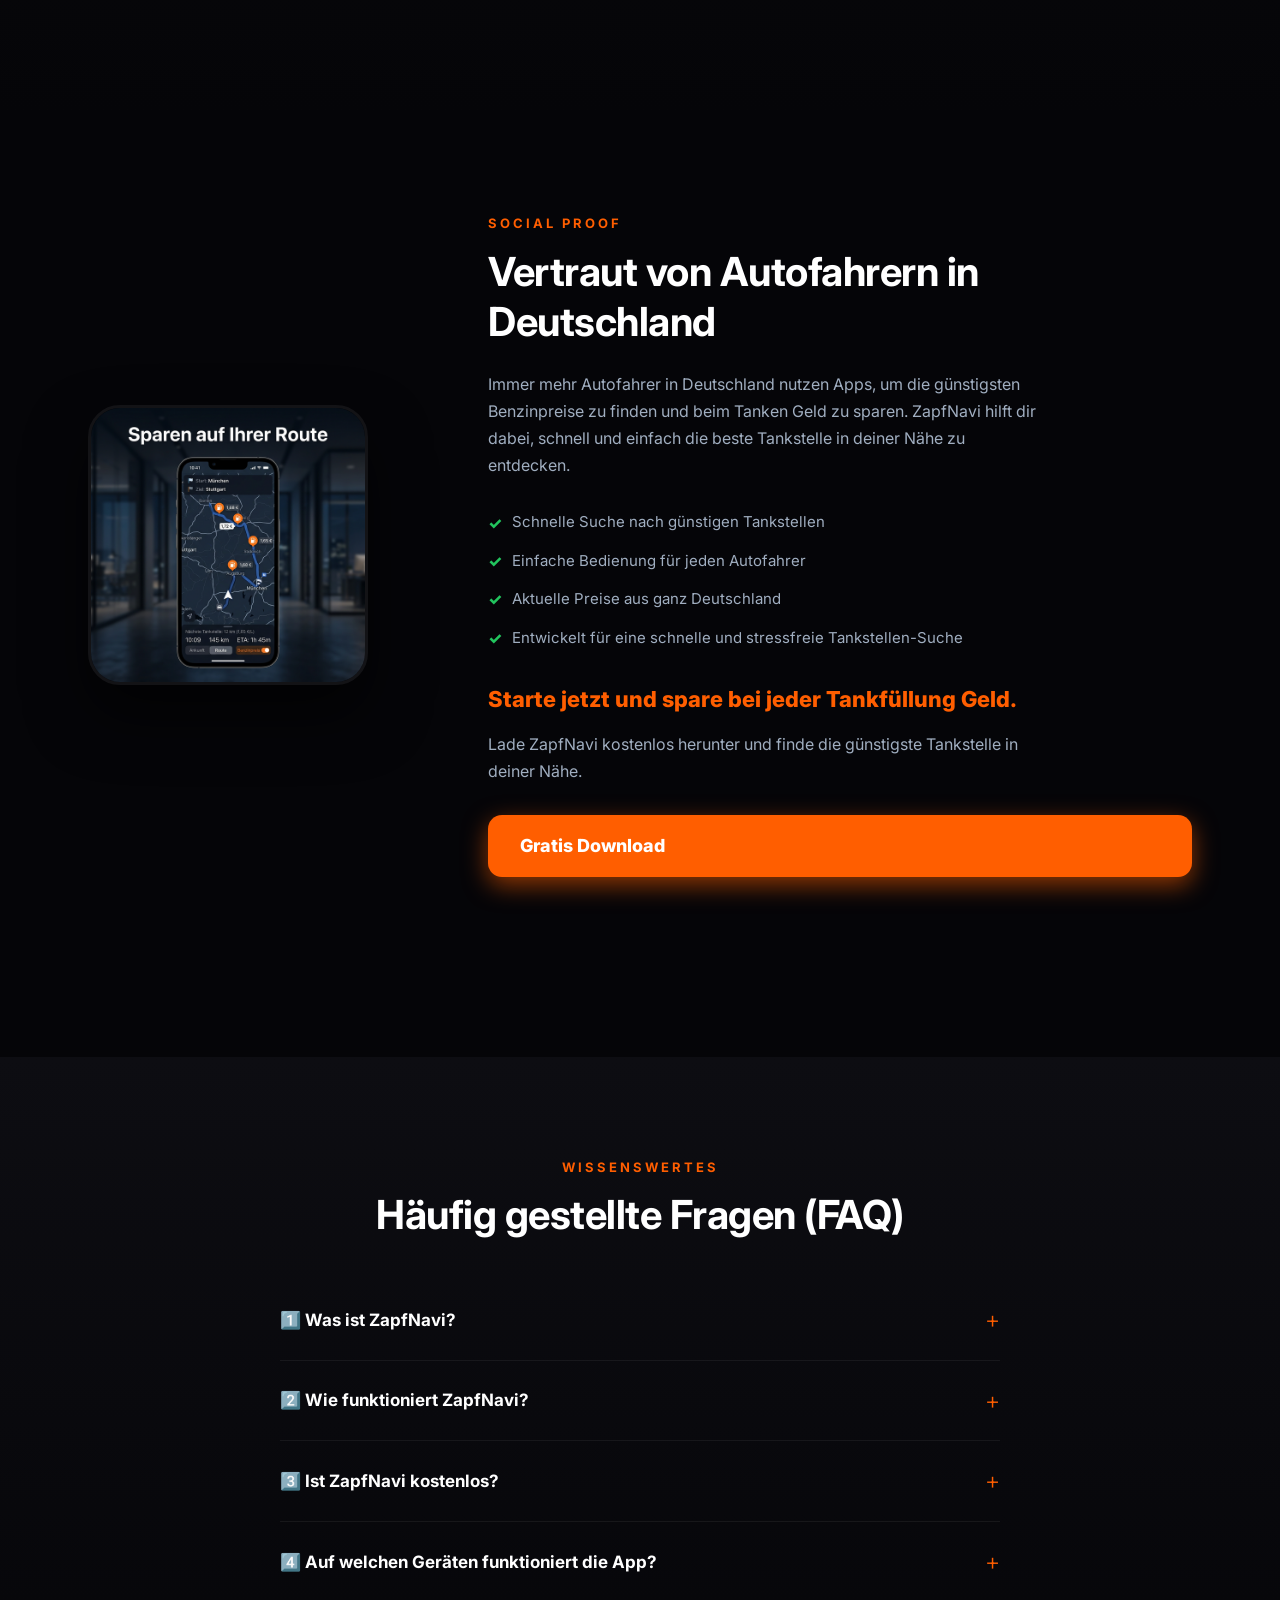
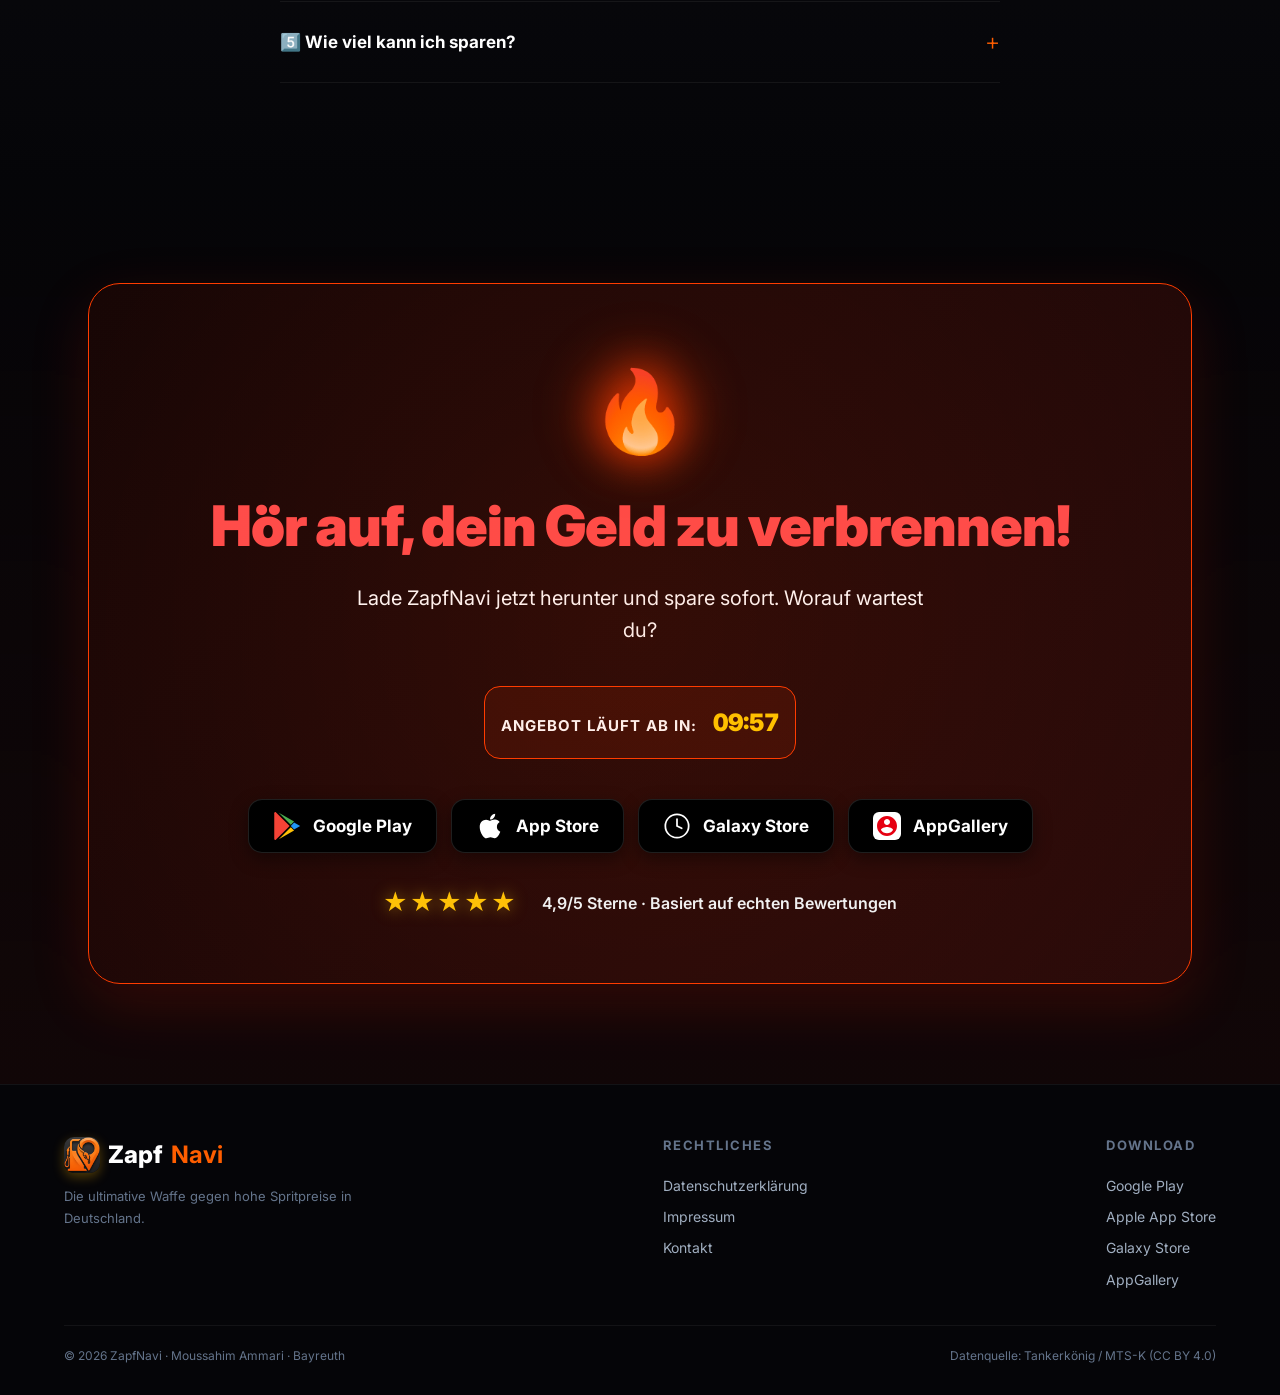
==== commit bde5b50e: "Remove multi-language options and buttons, keep only German" ====
--- a/landing/index.html
+++ b/landing/index.html
@@ -31,14 +31,6 @@
             <a href="#download" data-i18n="nav_download">Download</a>
         </div>
         <div class="nav-right">
-            <select class="lang-select" id="langSwitcher" aria-label="Language">
-                <option value="de">🇩🇪 Deutsch</option>
-                <option value="en">🇬🇧 English</option>
-                <option value="it">🇮🇹 Italiano</option>
-                <option value="pl">🇵🇱 Polski</option>
-                <option value="tr">🇹🇷 Türkçe</option>
-                <option value="ar">🇸🇦 العربية</option>
-            </select>
             <a href="#download" class="btn-nav" data-i18n="nav_cta">App holen</a>
         </div>
     </nav>
@@ -287,15 +279,6 @@
                 <a href="#download">Apple App Store</a>
                 <a href="#download">Galaxy Store</a>
                 <a href="#download">AppGallery</a>
-            </div>
-            <div class="footer-col">
-                <h4 data-i18n="footer_lang">Sprache</h4>
-                <a href="#" onclick="setLang('de')">🇩🇪 Deutsch</a>
-                <a href="#" onclick="setLang('en')">🇬🇧 English</a>
-                <a href="#" onclick="setLang('it')">🇮🇹 Italiano</a>
-                <a href="#" onclick="setLang('pl')">🇵🇱 Polski</a>
-                <a href="#" onclick="setLang('tr')">🇹🇷 Türkçe</a>
-                <a href="#" onclick="setLang('ar')">🇸🇦 العربية</a>
             </div>
         </div>
         <div class="footer-bottom">
--- a/landing/styles.css
+++ b/landing/styles.css
@@ -164,8 +164,11 @@
 
 /* FIERY DESIGN & ANIMATIONS */
 .burn-card{background:linear-gradient(135deg, rgba(20,5,5,0.9) 0%, rgba(40,10,10,0.95) 100%); border:1px solid #ff3c00; border-radius:32px; padding:60px 40px; box-shadow:0 20px 60px rgba(255,40,0,0.15); position:relative; overflow:hidden;}
-@media(max-width:600px){.burn-card{padding:40px 20px; border-radius:24px;} .btn-huge, .pulse-infinite{width:100%; box-sizing:border-box;}}
 .burn-card::before{content:''; position:absolute; top:-50%; left:-50%; width:200%; height:200%; background:radial-gradient(circle at center, rgba(255,60,0,0.1), transparent 60%); pointer-events:none;}
+@media(max-width:600px){
+    .burn-card{padding:40px 20px; border-radius:24px;}
+    .btn-huge, .container .pulse-infinite{width:100%; box-sizing:border-box; text-align:center;}
+}
 .fire-glow-img{position:relative;}
 .fire-glow-img::after{content:''; position:absolute; inset:-20px; background:radial-gradient(circle, rgba(255,60,0,0.6) 0%, transparent 70%); z-index:1; filter:blur(20px); animation:fire-pulse 3s infinite alternate;}
 @keyframes fire-pulse{0%{opacity:0.5; transform:scale(0.95)} 100%{opacity:1; transform:scale(1.05)}}
@@ -175,8 +178,9 @@
 @keyframes pulse-huge{0%,100%{transform:scale(1); box-shadow:0 10px 30px rgba(255,60,0,0.4);} 50%{transform:scale(1.06); box-shadow:0 15px 40px rgba(255,60,0,0.7);}}
 
 /* STICKY BOTTOM CTA (Mobile) */
-.sticky-cta{position:fixed; bottom:0; left:0; right:0; background:rgba(10,10,14,0.95); backdrop-filter:blur(10px); border-top:1px solid var(--border-p); padding:16px 20px; z-index:9999; display:flex; justify-content:space-between; align-items:center; transform:translateY(100%); transition:transform 0.4s cubic-bezier(0.16, 1, 0.3, 1);}
+.sticky-cta{position:fixed; bottom:0; left:0; right:0; background:rgba(10,10,14,0.95); backdrop-filter:blur(10px); border-top:1px solid var(--border-p); padding:16px 20px; z-index:9999; display:flex; justify-content:space-between; align-items:center; gap:16px; transform:translateY(100%); transition:transform 0.4s cubic-bezier(0.16, 1, 0.3, 1);}
 .sticky-cta.visible{transform:translateY(0);}
 .sticky-cta p{margin:0; font-size:15px; font-weight:700; color:#fff;}
-.sticky-cta p span{color:var(--primary); font-size:13px; display:block; font-weight:600;}
+.sticky-cta p span{color:var(--primary); font-size:13px; display:block; font-weight:600; margin-top:2px;}
+.sticky-cta .btn-price{white-space:nowrap; text-align:center; padding:12px 24px !important; flex-shrink:0; width:auto !important; display:inline-block !important;}
 @media(min-width:769px){.sticky-cta{display:none !important;}}
